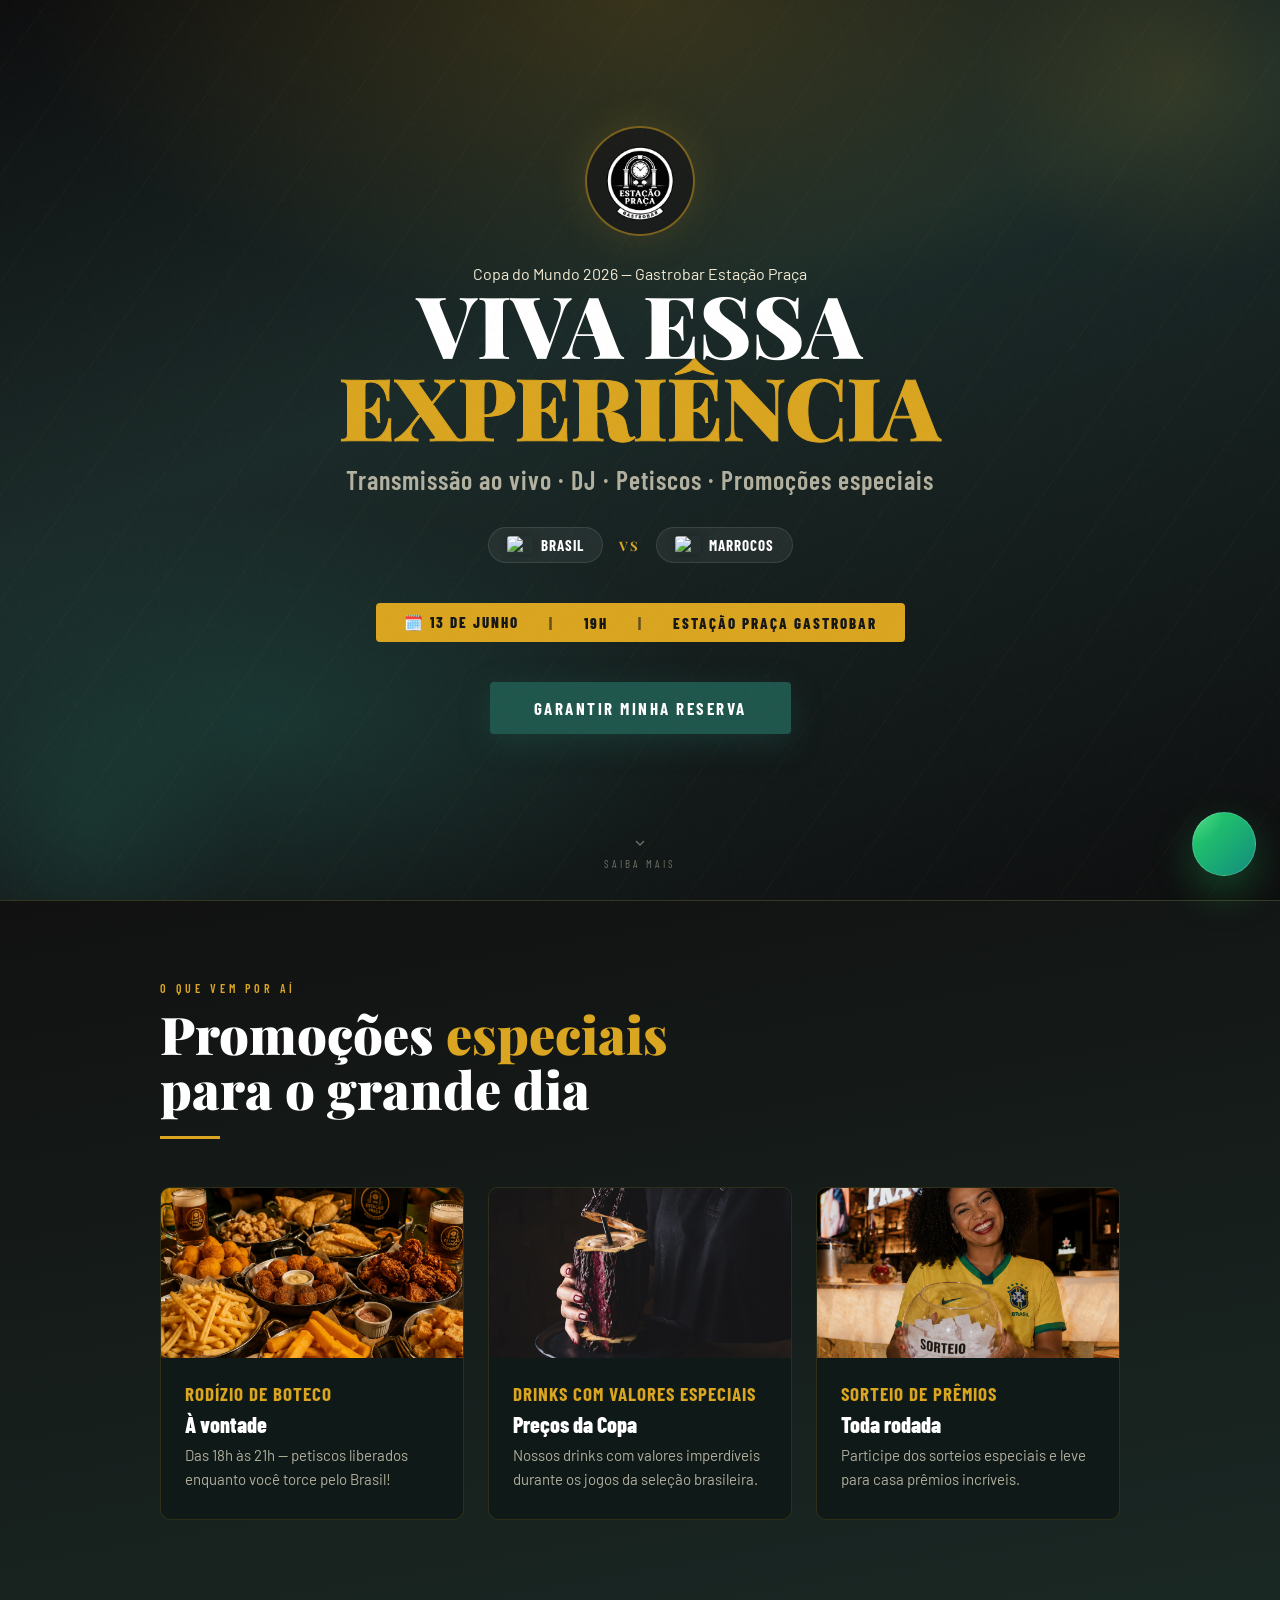
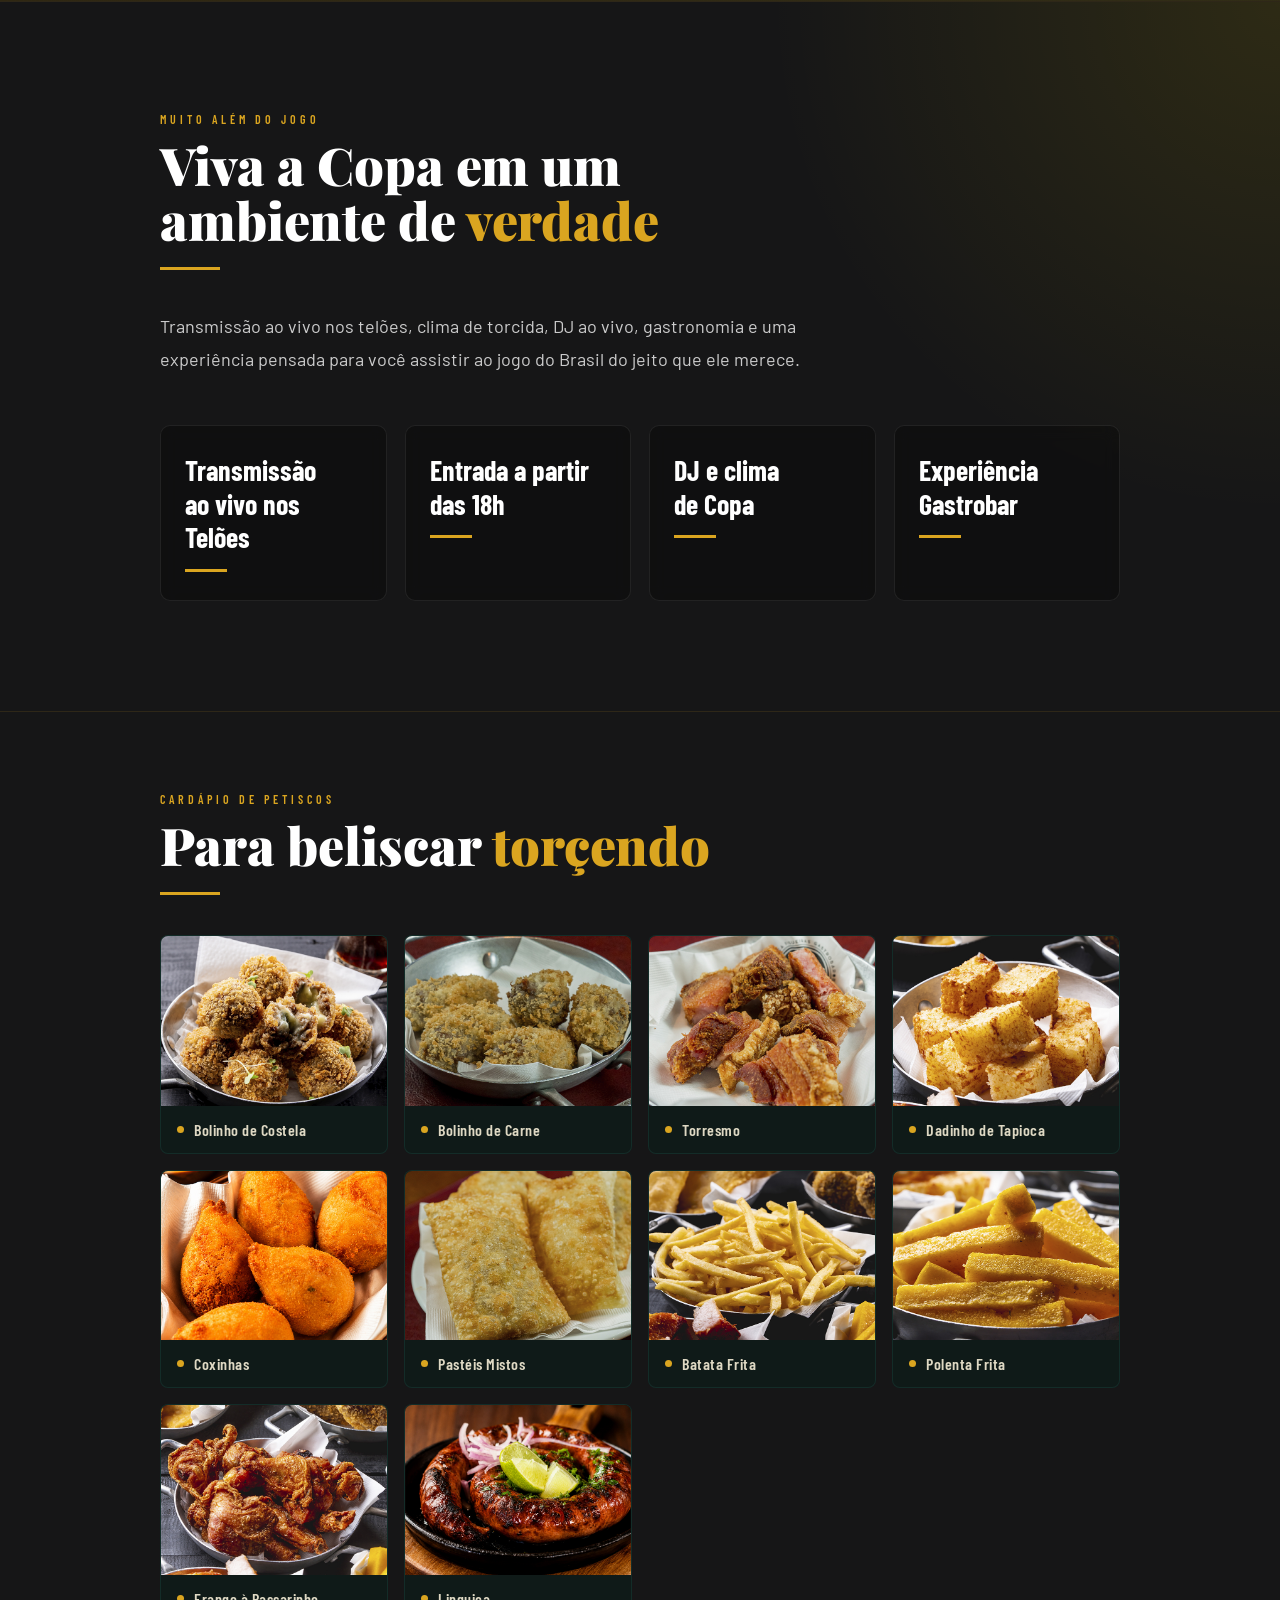
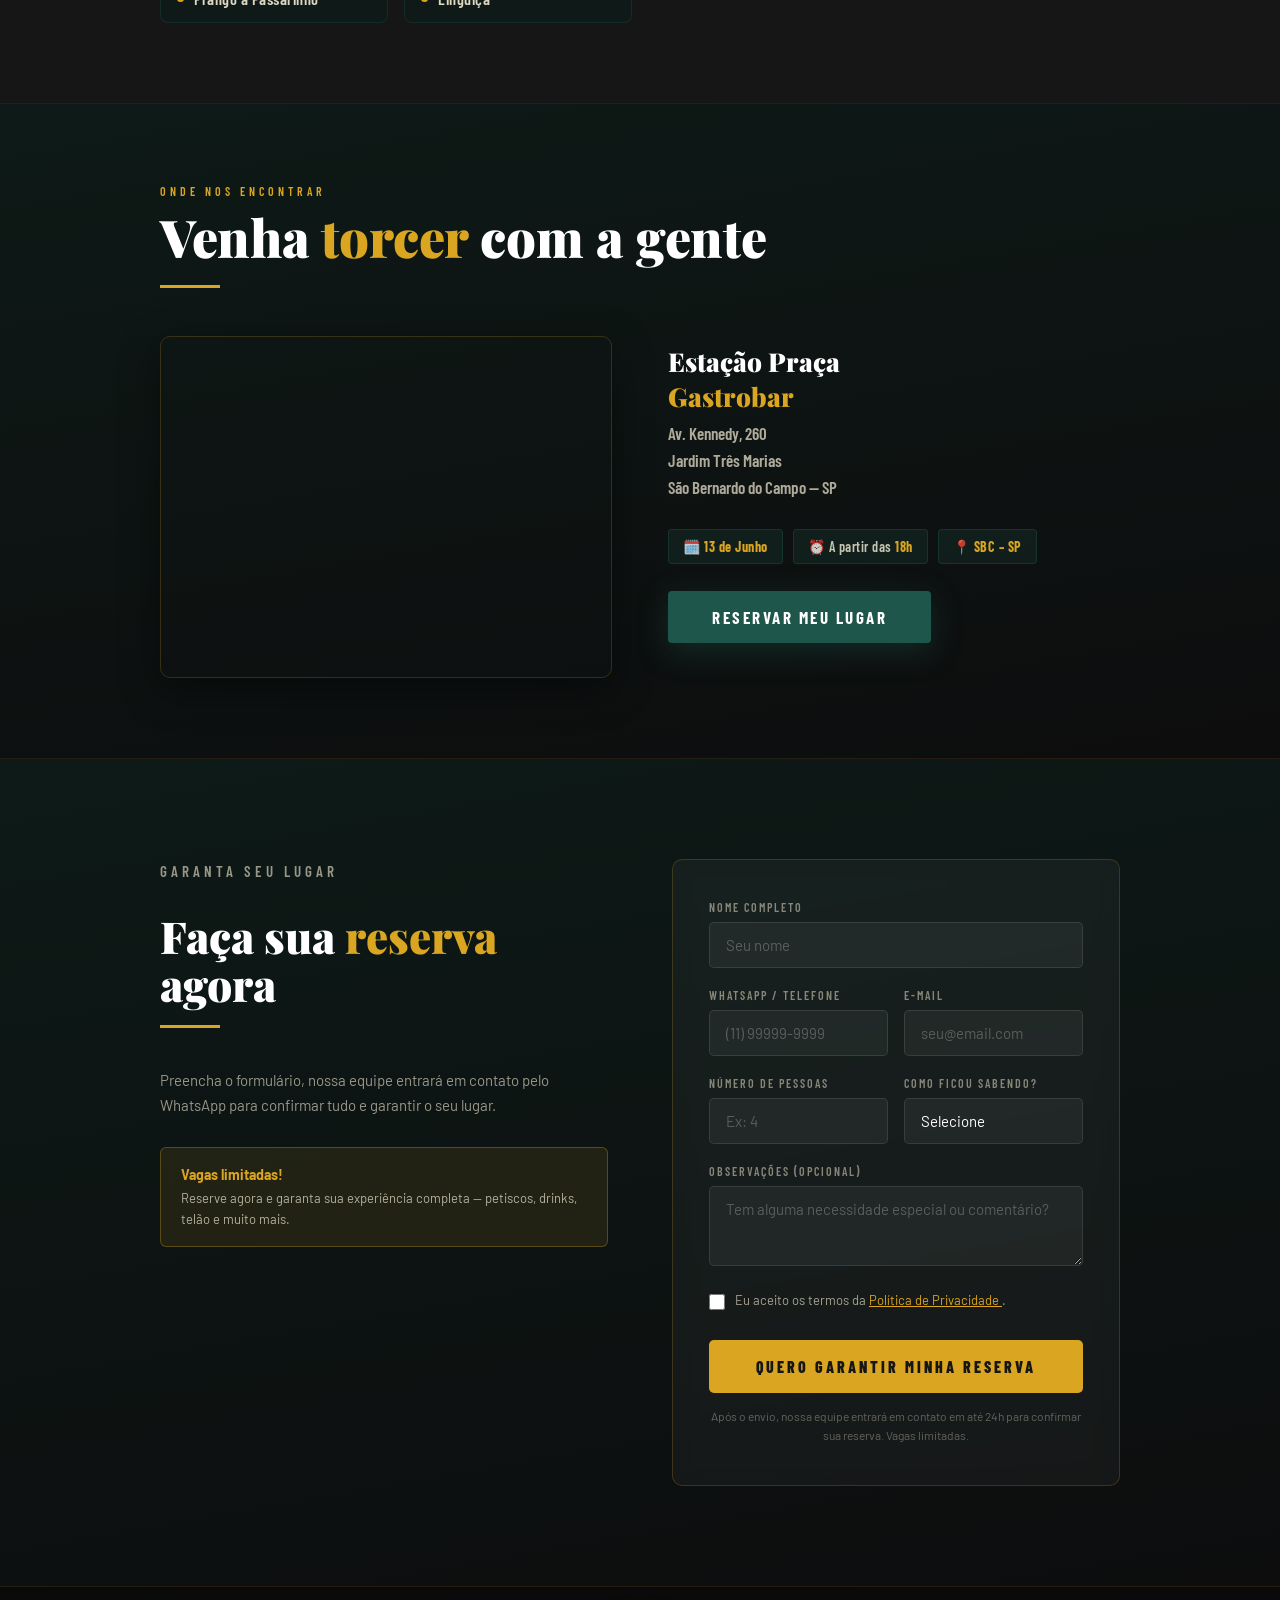
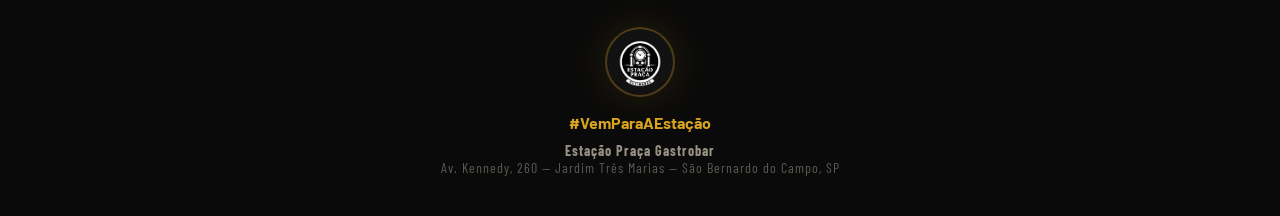
==== index.html @ 04f593c7 "Update index.html" ====
<!DOCTYPE html>
<html lang="pt-BR">
<head>
<meta charset="UTF-8">
<meta name="viewport" content="width=device-width, initial-scale=1.0">
<title>Copa do Mundo no Estação Praça Gastrobar</title>
<link href="https://fonts.googleapis.com/css2?family=Playfair+Display:wght@700;900&family=Barlow+Condensed:wght@400;600;700;800&family=Barlow:wght@400;500&display=swap" rel="stylesheet">
<style>
  :root {
    --verde: #1F564C;
    --preto: #161617;
    --dourado: #DAA520;
    --creme: #F5EDD6;
    --verde-claro: #2a7a6c;
    --amarelo-brasil: #FFDF00;
  }

  * { margin: 0; padding: 0; box-sizing: border-box; }
  html { scroll-behavior: smooth; }

  body {
    background: var(--preto);
    color: var(--creme);
    font-family: 'Barlow', sans-serif;
    overflow-x: hidden;
  }

  /* ── NOISE OVERLAY ── */
  body::before {
    content: '';
    position: fixed;
    inset: 0;
    background-image: url("data:image/svg+xml,%3Csvg viewBox='0 0 200 200' xmlns='http://www.w3.org/2000/svg'%3E%3Cfilter id='n'%3E%3CfeTurbulence type='fractalNoise' baseFrequency='0.9' numOctaves='4' stitchTiles='stitch'/%3E%3C/filter%3E%3Crect width='100%25' height='100%25' filter='url(%23n)' opacity='0.04'/%3E%3C/svg%3E");
    pointer-events: none;
    z-index: 9999;
    opacity: .5;
  }

  /* ════════════════════ HERO ════════════════════ */
  .hero {
    min-height: 100vh;
    position: relative;
    display: flex;
    flex-direction: column;
    align-items: center;
    justify-content: center;
    overflow: hidden;
    padding: 40px 20px 80px;
  }
  .hero-bg {
    position: absolute; inset: 0;
    background:
      radial-gradient(ellipse 80% 60% at 50% 0%, rgba(218,165,32,.18) 0%, transparent 60%),
      radial-gradient(ellipse 60% 40% at 20% 80%, rgba(31,86,76,.4) 0%, transparent 60%),
      linear-gradient(160deg, #0d0d0e 0%, #1a2a28 40%, #0d0d0e 100%);
  }
  .hero-bg::after {
    content: ''; position: absolute; inset: 0;
    background: repeating-linear-gradient(-55deg, transparent, transparent 60px, rgba(218,165,32,.03) 60px, rgba(218,165,32,.03) 61px);
  }
  .ball { position: absolute; border-radius: 50%; pointer-events: none; }
  .ball-1 {
    width: 400px; height: 400px; top: -120px; right: -100px;
    background: radial-gradient(circle, rgba(218,165,32,.12) 0%, transparent 70%);
    animation: pulse 6s ease-in-out infinite;
  }
  .ball-2 {
    width: 300px; height: 300px; bottom: -80px; left: -60px;
    background: radial-gradient(circle, rgba(31,86,76,.25) 0%, transparent 70%);
    animation: pulse 8s ease-in-out infinite reverse;
  }
  @keyframes pulse {
    0%, 100% { transform: scale(1); opacity: 1; }
    50% { transform: scale(1.15); opacity: .7; }
  }
  .hero-content {
    position: relative; z-index: 2; text-align: center; max-width: 760px;
    animation: fadeUp .9s ease both;
  }
  @keyframes fadeUp {
    from { opacity: 0; transform: translateY(30px); }
    to   { opacity: 1; transform: translateY(0); }
  }
  .logo-circle {
    width: 110px; height: 110px; border-radius: 50%;
    border: 2px solid rgba(218,165,32,.5);
    background: rgba(22,22,23,.7); backdrop-filter: blur(10px);
    display: flex; align-items: center; justify-content: center;
    margin: 0 auto 28px;
    box-shadow: 0 0 40px rgba(218,165,32,.15);
  }
  .logo-img {
  width: 80px;
  height: 80px;
  object-fit: contain;
  }
  .hero-title {
    font-family: 'Playfair Display', serif;
    font-size: clamp(42px, 8vw, 86px); font-weight: 900; line-height: .95; color: #fff;
    animation: fadeUp .9s .2s ease both;
  }
  .hero-title span { display: block; color: var(--dourado); -webkit-text-stroke: 1px var(--dourado); }
  .hero-sub {
    font-family: 'Barlow Condensed', sans-serif;
    font-size: clamp(18px, 3vw, 26px); font-weight: 600;
    color: rgba(245,237,214,.7); margin: 18px 0 32px; letter-spacing: 1px;
    animation: fadeUp .9s .3s ease both;
  }
  .flags-row {
    display: flex; align-items: center; justify-content: center;
    gap: 16px; margin-bottom: 40px;
    animation: fadeUp .9s .4s ease both;
  }
  .flag-pill {
    display: flex; align-items: center; gap: 8px;
    background: rgba(255,255,255,.06); border: 1px solid rgba(255,255,255,.1);
    border-radius: 40px; padding: 8px 18px;
    font-family: 'Barlow Condensed', sans-serif; font-size: 15px; font-weight: 700;
    letter-spacing: 1px; color: #fff;
  }
  .flag-emoji { font-size: 22px; }
  .vs-badge {
    font-family: 'Playfair Display', serif; font-size: 13px; font-weight: 700;
    color: var(--dourado); letter-spacing: 2px;
  }
  .date-strip {
    display: inline-flex; align-items: center; gap: 20px;
    background: var(--dourado); color: var(--preto); padding: 10px 28px;
    border-radius: 4px; font-family: 'Barlow Condensed', sans-serif;
    font-weight: 800; font-size: 15px; letter-spacing: 2px; text-transform: uppercase;
    margin-bottom: 40px; animation: fadeUp .9s .5s ease both;
  }
  .date-strip span { opacity: .6; }
  .cta-btn {
    display: inline-block; background: var(--verde); color: #fff;
    font-family: 'Barlow Condensed', sans-serif; font-weight: 700; font-size: 17px;
    letter-spacing: 2.5px; text-transform: uppercase; padding: 16px 44px;
    border-radius: 4px; text-decoration: none; border: none; cursor: pointer;
    transition: background .2s, transform .2s, box-shadow .2s;
    box-shadow: 0 8px 30px rgba(31,86,76,.4);
    animation: fadeUp .9s .6s ease both;
  }
  .cta-btn:hover { background: var(--verde-claro); transform: translateY(-2px); box-shadow: 0 12px 40px rgba(31,86,76,.5); }
  .scroll-down {
    position: absolute; bottom: 30px; left: 50%; transform: translateX(-50%);
    display: flex; flex-direction: column; align-items: center; gap: 6px;
    opacity: .4; font-family: 'Barlow Condensed', sans-serif;
    font-size: 11px; letter-spacing: 3px; text-transform: uppercase;
    animation: bounce 2s infinite;
  }
  .scroll-down svg { width: 16px; }
  @keyframes bounce {
    0%, 100% { transform: translateX(-50%) translateY(0); }
    50% { transform: translateX(-50%) translateY(6px); }
  }

  /* ════════════════════ SECTION BASE ════════════════════ */
  section { padding: 80px 20px; }
  .container { max-width: 960px; margin: 0 auto; }
  .section-label {
    font-family: 'Barlow Condensed', sans-serif; font-size: 12px; font-weight: 600;
    letter-spacing: 4px; text-transform: uppercase; color: var(--dourado); margin-bottom: 12px;
  }
  .section-title {
    font-family: 'Playfair Display', serif; font-size: clamp(30px, 5vw, 52px);
    font-weight: 900; line-height: 1.05; color: #fff; margin-bottom: 20px;
  }
  .section-title em { font-style: normal; color: var(--dourado); }
  .divider { width: 60px; height: 3px; background: var(--dourado); margin-bottom: 40px; }

  /* ════════════════════ PROMOÇÕES ════════════════════ */
  .promo-section {
    background: linear-gradient(170deg, #111 0%, #1a2824 100%);
    border-top: 1px solid rgba(218,165,32,.15);
    border-bottom: 1px solid rgba(218,165,32,.15);
  }
  .promo-grid {
    display: grid;
    grid-template-columns: repeat(auto-fit, minmax(260px, 1fr));
    gap: 24px;
    margin-top: 48px;
  }

  /* Card com imagem no topo */
  .promo-card {
    background: #0f1a18;
    border: 1px solid rgba(218,165,32,.15);
    border-radius: 10px;
    overflow: hidden;
    position: relative;
    transition: border-color .25s, transform .25s;
  }
  .promo-card:hover { border-color: rgba(218,165,32,.5); transform: translateY(-4px); }

  /* ── ÁREA DE IMAGEM — PROMOÇÕES ──
     Troque o src de cada <img class="promo-img"> pelo caminho da sua foto.
     Tamanho recomendado: 520×280px (proporção 16:9 horizontal).
  */
  .promo-img-wrap {
    width: 100%;
    aspect-ratio: 16 / 9;
    overflow: hidden;
    background: #0d1a18;
    position: relative;
  }
  .promo-img-wrap img {
    width: 100%; height: 100%; object-fit: cover;
    display: block;
    transition: transform .4s;
  }
  .promo-card:hover .promo-img-wrap img { transform: scale(1.04); }

  /* Placeholder visual quando não há imagem */
  .promo-img-placeholder {
    width: 100%; height: 100%;
    display: flex; flex-direction: column;
    align-items: center; justify-content: center; gap: 8px;
    background: linear-gradient(135deg, #0d1a18 0%, #1a2e28 100%);
    border-bottom: 1px dashed rgba(218,165,32,.2);
  }
  .promo-img-placeholder span {
    font-family: 'Barlow Condensed', sans-serif; font-size: 11px;
    letter-spacing: 2px; color: rgba(218,165,32,.4); text-transform: uppercase;
  }
  .promo-img-placeholder svg { opacity: .2; }

  .promo-card-body { padding: 24px 24px 28px; }
  .promo-card-body h3 {
    font-family: 'Barlow Condensed', sans-serif; font-size: 19px; font-weight: 700;
    letter-spacing: 1px; text-transform: uppercase; color: var(--dourado); margin-bottom: 6px;
  }
  .promo-highlight {
    font-family: 'Barlow Condensed', sans-serif; font-size: 22px;
    font-weight: 800; color: #fff; display: block; margin-bottom: 6px;
  }
  .promo-card-body p { font-size: 15px; line-height: 1.6; color: rgba(245,237,214,.7); }

  /* ════════════════════ EXPERIÊNCIA ════════════════════ */
  .exp-banner {
  position: relative;
  padding: 110px 20px;
  overflow: hidden;

  background-image:
    linear-gradient(
      rgba(16, 74, 63, 0.82),
      rgba(10, 32, 28, 0.88)
    ),
    url("imagens/bar-copa.jpg");

  background-size: cover;
  background-position: center;
  background-attachment: fixed;

  border-top: 1px solid rgba(218,165,32,.12);
  border-bottom: 1px solid rgba(218,165,32,.12);
}

.exp-banner::before {
  content: '';

  position: absolute;
  inset: 0;

  background:
    radial-gradient(circle at top right,
    rgba(255,223,0,.10),
    transparent 35%);

  pointer-events: none;
}

.exp-content {
  position: relative;
  z-index: 2;
}

.exp-description {
  max-width: 720px;

  font-size: 18px;
  line-height: 1.8;

  color: rgba(255,255,255,.78);

  margin-bottom: 50px;
}

.exp-cards-grid {
  display: grid;

  grid-template-columns:
  repeat(auto-fit, minmax(220px, 1fr));

  gap: 18px;
}

.exp-card {
  background: rgba(0,0,0,.28);

  backdrop-filter: blur(8px);

  border: 1px solid rgba(255,255,255,.08);

  border-radius: 10px;

  padding: 28px 24px;

  transition:
    transform .25s,
    border-color .25s,
    background .25s;
}

.exp-card:hover {
  transform: translateY(-4px);

  border-color: rgba(255,223,0,.4);

  background: rgba(0,0,0,.42);
}

.exp-card-title {
  font-family: 'Barlow Condensed', sans-serif;

  font-size: 28px;
  font-weight: 700;

  line-height: 1.2;

  color: #fff;
}

.exp-card-line {
  width: 42px;
  height: 3px;

  background: var(--dourado);

  margin-top: 14px;
}

  /* ════════════════════ CARDÁPIO ════════════════════ */
  .menu-section { background: var(--preto); }

  /* Grid de cards com imagem para o cardápio */
  .menu-grid {
    display: grid;
    grid-template-columns: repeat(auto-fill, minmax(200px, 1fr));
    gap: 16px;
    margin-top: 40px;
  }

  /* ── ÁREA DE IMAGEM — CARDÁPIO ──
     Cada .menu-card tem um <img class="menu-img"> no topo.
     Troque o src pelo caminho da foto do petisco.
     Tamanho recomendado: 400×300px.
     O comentário acima de cada card indica qual petisco é.
  */
  .menu-card {
    background: #0f1a18;
    border: 1px solid rgba(31,86,76,.3);
    border-radius: 8px; overflow: hidden;
    transition: border-color .2s, transform .2s;
  }
  .menu-card:hover { border-color: var(--dourado); transform: translateY(-3px); }

  .menu-img-wrap {
    width: 100%; aspect-ratio: 4 / 3; overflow: hidden;
    background: #0d1a18; position: relative;
  }
  .menu-img-wrap img {
    width: 100%; height: 100%; object-fit: cover; display: block;
    transition: transform .4s;
  }
  .menu-card:hover .menu-img-wrap img { transform: scale(1.06); }

  .menu-img-placeholder {
    width: 100%; height: 100%;
    display: flex; flex-direction: column;
    align-items: center; justify-content: center; gap: 6px;
    background: linear-gradient(135deg, #0d1a18 0%, #1e2e2a 100%);
  }
  .menu-img-placeholder span {
    font-family: 'Barlow Condensed', sans-serif; font-size: 10px;
    letter-spacing: 2px; color: rgba(218,165,32,.35); text-transform: uppercase;
  }
  .menu-img-placeholder svg { opacity: .15; }

  .menu-card-label {
    padding: 14px 16px;
    display: flex; align-items: center; gap: 10px;
  }
  .menu-dot { width: 7px; height: 7px; border-radius: 50%; background: var(--dourado); flex-shrink: 0; }
  .menu-card-label span {
    font-family: 'Barlow Condensed', sans-serif; font-size: 16px; font-weight: 600;
    letter-spacing: .5px; color: rgba(245,237,214,.9);
  }

  /* ════════════════════ LOCALIZAÇÃO ════════════════════ */
  .location-section {
    background: linear-gradient(170deg, #0d1a17 0%, #0d0d0e 100%);
    border-top: 1px solid rgba(218,165,32,.12);
  }
  .location-grid {
    display: grid;
    grid-template-columns: 1fr 1fr;
    gap: 56px;
    align-items: start;
    margin-top: 48px;
  }
  @media (max-width: 720px) { .location-grid { grid-template-columns: 1fr; gap: 36px; } }

  .location-map {
    border-radius: 10px; overflow: hidden;
    border: 1px solid rgba(218,165,32,.2);
    box-shadow: 0 12px 40px rgba(0,0,0,.4);
    line-height: 0;
  }
  .location-map iframe { width: 100%; height: 340px; border: 0; display: block; }

  .location-info { padding-top: 8px; }
  .location-info h3 {
    font-family: 'Playfair Display', serif; font-size: 26px; font-weight: 900;
    color: #fff; margin-bottom: 6px;
  }
  .location-info h3 em { font-style: normal; color: var(--dourado); }
  .location-address {
    font-family: 'Barlow Condensed', sans-serif; font-size: 17px; font-weight: 600;
    color: rgba(245,237,214,.7); line-height: 1.6; margin-bottom: 28px;
  }
  .location-badges { display: flex; flex-wrap: wrap; gap: 10px; }
  .loc-badge {
    background: rgba(31,86,76,.2); border: 1px solid rgba(31,86,76,.4);
    border-radius: 4px; padding: 8px 14px;
    font-family: 'Barlow Condensed', sans-serif; font-size: 14px; font-weight: 600;
    letter-spacing: .5px; color: rgba(245,237,214,.8);
  }
  .loc-badge strong { color: var(--dourado); }

  /* ════════════════════ FORMULÁRIO ════════════════════ */
  .form-section {
    background: linear-gradient(170deg, #0d1a17 0%, #0d0d0e 100%);
    padding: 100px 20px;
    border-top: 1px solid rgba(218,165,32,.1);
  }
  .form-section .container {
    display: grid; grid-template-columns: 1fr 1fr; gap: 64px; align-items: start;
  }
  @media (max-width: 720px) { .form-section .container { grid-template-columns: 1fr; gap: 40px; } }
  .form-aside h2 {
    font-family: 'Playfair Display', serif; font-size: clamp(28px, 4vw, 44px);
    font-weight: 900; line-height: 1.1; color: #fff; margin-bottom: 16px;
  }
  .form-aside h2 em { font-style: normal; color: var(--dourado); }
  .form-aside p { font-size: 15px; line-height: 1.7; color: rgba(245,237,214,.6); margin-bottom: 28px; }
  .info-badge {
    background: rgba(218,165,32,.1); border: 1px solid rgba(218,165,32,.3);
    border-radius: 6px; padding: 16px 20px;
    display: flex; gap: 12px; align-items: flex-start;
    font-size: 13px; line-height: 1.6; color: rgba(245,237,214,.7);
  }
  .info-badge strong { color: var(--dourado); display: block; font-size: 14px; margin-bottom: 2px; }
  .form-card {
    background: rgba(255,255,255,.04); border: 1px solid rgba(218,165,32,.2);
    border-radius: 10px; padding: 40px 36px; backdrop-filter: blur(10px);
  }
  .form-group { margin-bottom: 20px; }
  .form-group label {
    display: block; font-family: 'Barlow Condensed', sans-serif;
    font-size: 12px; font-weight: 600; letter-spacing: 2px; text-transform: uppercase;
    color: rgba(245,237,214,.5); margin-bottom: 8px;
  }
  .form-group input, .form-group select, .form-group textarea {
    width: 100%; background: rgba(255,255,255,.05); border: 1px solid rgba(255,255,255,.1);
    border-radius: 5px; padding: 13px 16px; color: #fff;
    font-family: 'Barlow', sans-serif; font-size: 15px; outline: none;
    transition: border-color .2s, background .2s; appearance: none;
  }
  .form-group select option { background: #1a2a28; }
  .form-group input:focus, .form-group select:focus, .form-group textarea:focus {
    border-color: var(--dourado); background: rgba(218,165,32,.05);
  }
  .form-group textarea { resize: vertical; min-height: 80px; }
  .form-group input::placeholder, .form-group textarea::placeholder { color: rgba(255,255,255,.25); }
  .form-row { display: grid; grid-template-columns: 1fr 1fr; gap: 16px; }
  @media (max-width: 480px) { .form-row { grid-template-columns: 1fr; } }
  .submit-btn {
    width: 100%; background: var(--dourado); color: var(--preto);
    font-family: 'Barlow Condensed', sans-serif; font-weight: 800; font-size: 16px;
    letter-spacing: 3px; text-transform: uppercase; padding: 17px;
    border: none; border-radius: 5px; cursor: pointer;
    transition: opacity .2s, transform .2s; margin-top: 8px;
  }
  .submit-btn:hover { opacity: .88; transform: translateY(-1px); }
  .form-note {
    font-size: 12px; color: rgba(245,237,214,.35); text-align: center;
    margin-top: 14px; line-height: 1.6;
  }
  .success-msg { display: none; text-align: center; padding: 32px 20px; }
  .success-msg .big-check { font-size: 56px; margin-bottom: 16px; }
  .success-msg h3 { font-family: 'Playfair Display', serif; font-size: 26px; color: var(--dourado); margin-bottom: 10px; }
  .success-msg p { font-size: 15px; color: rgba(245,237,214,.65); line-height: 1.7; }

  .form-terms {
  display: flex;
  align-items: flex-start;
  gap: 10px;
  margin: 22px 0;
  font-size: 13px;
  line-height: 1.5;
  color: rgba(245,237,214,.65);
}

.form-terms input {
  margin-top: 3px;
  width: 16px;
  height: 16px;
  accent-color: var(--dourado);
  flex-shrink: 0;
}

.form-terms a {
  color: var(--dourado);
  text-decoration: underline;
}

  /* ════════════════════ FOOTER ════════════════════ */
  footer {
    background: #0a0a0a; border-top: 1px solid rgba(218,165,32,.12);
    padding: 40px 20px; text-align: center;
  }
  footer .logo-circle {
    width: 70px; height: 70px; margin: 0 auto 16px;
    border-color: rgba(218,165,32,.3);
  }
  footer .logo-img {
  width: 50px;
  height: 50px;
  }
  footer p { font-family: 'Barlow Condensed', sans-serif; font-size: 14px; letter-spacing: 1px; color: rgba(245,237,214,.35); }
  footer strong { color: rgba(245,237,214,.6); }
  footer .hashtag { color: var(--dourado); font-size: 16px; font-weight: 700; margin: 10px 0; display: block; }

  /* ════════════════════ REVEAL ════════════════════ */
  .reveal { opacity: 0; transform: translateY(28px); transition: opacity .7s ease, transform .7s ease; }
  .reveal.visible { opacity: 1; transform: none; }

  /* ════════════════════ MOBILE ════════════════════ */
  @media (max-width: 600px) {
    .promo-grid { grid-template-columns: 1fr; }
    .form-card { padding: 28px 20px; }
    .exp-cards-grid { grid-template-columns: 1fr 1fr; }
    .menu-grid { grid-template-columns: repeat(auto-fill, minmax(150px, 1fr)); }
  }

  .flag-img {
  width: 26px;
  height: 18px;
  object-fit: cover;
  border-radius: 3px;
  box-shadow: 0 0 8px rgba(0,0,0,.25);
  flex-shrink: 0;
  }

  .success-flag {
  width: 74px;
  height: auto;
  border-radius: 6px;
  box-shadow: 0 0 20px rgba(218,165,32,.18);
  }

  .whatsapp-floating-btn {
  position: fixed;
  right: 24px;
  bottom: 24px;
  z-index: 99990;

  width: 64px;
  height: 64px;
  border-radius: 50%;

  border: 1px solid rgba(255,255,255,.18);
  background:
    radial-gradient(circle at top left, rgba(255,255,255,.22), transparent 35%),
    linear-gradient(135deg, #25D366, #128C7E);

  color: #fff;
  cursor: pointer;

  box-shadow: 0 16px 40px rgba(37,211,102,.28);
  transition: transform .2s, box-shadow .2s;
}

.whatsapp-floating-btn:hover {
  transform: translateY(-3px) scale(1.03);
  box-shadow: 0 20px 50px rgba(37,211,102,.38);
}

.whatsapp-floating-btn span {
  display: none;
}

.whatsapp-floating-btn::before {
  content: "";

  width: 30px;
  height: 30px;

  background-image: url("https://upload.wikimedia.org/wikipedia/commons/6/6b/WhatsApp.svg");
  background-size: contain;
  background-repeat: no-repeat;
  background-position: center;

  display: block;

  margin: auto;
}

.whatsapp-popup {
  display: none;
  position: fixed;
  inset: 0;
  z-index: 99991;

  background: rgba(0,0,0,.68);
  backdrop-filter: blur(6px);

  align-items: center;
  justify-content: center;
  padding: 22px;
}

.whatsapp-popup.active {
  display: flex;
}

.whatsapp-popup-box {
  width: min(94vw, 440px);
  position: relative;

  background:
    radial-gradient(circle at top right, rgba(218,165,32,.12), transparent 34%),
    linear-gradient(160deg, #101816 0%, #0d0d0e 100%);

  border: 1px solid rgba(218,165,32,.26);
  border-radius: 18px;

  padding: 34px 30px 28px;

  box-shadow: 0 28px 100px rgba(0,0,0,.55);
  animation: popupFadeUp .25s ease both;
}

@keyframes popupFadeUp {
  from {
    opacity: 0;
    transform: translateY(18px) scale(.98);
  }

  to {
    opacity: 1;
    transform: none;
  }
}

.whatsapp-popup-close {
  position: absolute;
  right: 18px;
  top: 14px;

  background: transparent;
  border: 0;
  color: var(--dourado);

  font-size: 34px;
  line-height: 1;
  cursor: pointer;
}

.whatsapp-popup-box h3 {
  font-family: 'Playfair Display', serif;
  font-size: 30px;
  color: #fff;
  margin-bottom: 10px;
}

.whatsapp-popup-text {
  color: rgba(245,237,214,.66);
  font-size: 15px;
  line-height: 1.6;
  margin-bottom: 22px;
}

.whatsapp-popup-submit {
  width: 100%;
  background: linear-gradient(135deg, #25D366, #128C7E);
  color: #fff;

  border: 0;
  border-radius: 6px;

  padding: 15px;

  font-family: 'Barlow Condensed', sans-serif;
  font-size: 16px;
  font-weight: 800;

  letter-spacing: 2px;
  text-transform: uppercase;

  cursor: pointer;
  margin-top: 4px;
}

.whatsapp-popup-submit:hover {
  opacity: .9;
}

.whatsapp-popup-note {
  margin-top: 14px;
  text-align: center;
  color: rgba(245,237,214,.42);
  font-size: 12px;
  line-height: 1.5;
}

@media (max-width: 520px) {
  .whatsapp-floating-btn {
    right: 18px;
    bottom: 18px;
    width: 58px;
    height: 58px;
  }

  .whatsapp-popup-box {
    padding: 30px 22px 24px;
  }
}

.whatsapp-terms {
  display: flex;
  gap: 10px;
  align-items: flex-start;
  margin: 18px 0;
  color: rgba(245,237,214,.62);
  font-size: 13px;
  line-height: 1.5;
}

.whatsapp-terms input {
  width: 16px;
  height: 16px;
  margin-top: 3px;
  accent-color: var(--dourado);
  flex-shrink: 0;
}

.whatsapp-terms a {
  color: var(--dourado);
  text-decoration: underline;
}

</style>
</head>
<body>

<!-- ══════════════════════════════════════
     HERO
══════════════════════════════════════ -->
<section class="hero">
  <div class="hero-bg"></div>
  <div class="ball ball-1"></div>
  <div class="ball ball-2"></div>

  <div class="hero-content">
    <div class="logo-circle">
  <img src="imagens/logo_padrao.png" alt="Estação Praça" class="logo-img">
  </div>

    <p class="hero-eyebrow">Copa do Mundo 2026 — Gastrobar Estação Praça</p>
    <h1 class="hero-title">VIVA ESSA<br><span>EXPERIÊNCIA</span></h1>
    <p class="hero-sub">Transmissão ao vivo · DJ · Petiscos · Promoções especiais</p>

    <div class="flags-row">
      <div class="flag-pill"><img src="https://flagcdn.com/br.svg" alt="Bandeira do Brasil" class="flag-img"> BRASIL</div>
      <span class="vs-badge">VS</span>
      <div class="flag-pill"><img src="https://flagcdn.com/ma.svg" alt="Bandeira do Marrocos" class="flag-img"> MARROCOS</div>
    </div>

    <div class="date-strip">
      🗓️ 13 DE JUNHO &nbsp;<span>|</span>&nbsp; 19H &nbsp;<span>|</span>&nbsp; ESTAÇÃO PRAÇA GASTROBAR
    </div>

    <a href="#reserva" class="cta-btn">Garantir Minha Reserva</a>
  </div>

  <div class="scroll-down">
    <svg viewBox="0 0 24 24" fill="none" stroke="currentColor" stroke-width="2"><polyline points="6 9 12 15 18 9"/></svg>
    SAIBA MAIS
  </div>
</section>


<!-- ══════════════════════════════════════
     PROMOÇÕES — Seção 2
     Cada card tem um bloco .promo-img-wrap com uma <img>.
     Instrução para substituir imagens está no comentário de cada card.
══════════════════════════════════════ -->
<section class="promo-section">
  <div class="container">
    <p class="section-label reveal">O que vem por aí</p>
    <h2 class="section-title reveal">Promoções <em>especiais</em><br>para o grande dia</h2>
    <div class="divider reveal"></div>

    <div class="promo-grid reveal">

      <!-- ══ CARD 1 — RODÍZIO DE BOTECO
           TROQUE A IMAGEM: substitua o src abaixo pelo caminho da sua foto.
           Sugestão: foto de petiscos variados na mesa / mesa cheia de comida.
           Tamanho ideal: 520×280px (proporção 16:9)
      ══ -->
      <div class="promo-card">
        <div class="promo-img-wrap">
          <img src="imagens/rodizio_boteco.jpg" alt="Rodízio de Boteco"
               onerror="this.style.display='none'; this.nextElementSibling.style.display='flex';">
          <div class="promo-img-placeholder" style="display:none;">
            <svg width="32" height="32" viewBox="0 0 24 24" fill="none" stroke="#DAA520" stroke-width="1.5"><rect x="3" y="3" width="18" height="18" rx="2"/><circle cx="8.5" cy="8.5" r="1.5"/><polyline points="21 15 16 10 5 21"/></svg>
            <span>Trocar imagem aqui</span>
          </div>
        </div>
        <div class="promo-card-body">
          <h3>Rodízio de Boteco</h3>
          <span class="promo-highlight">À vontade</span>
          <p>Das 18h às 21h — petiscos liberados enquanto você torce pelo Brasil!</p>
        </div>
      </div>

      <!-- ══ CARD 2 — DRINKS ESPECIAIS
           TROQUE A IMAGEM: substitua o src abaixo pelo caminho da sua foto.
           Sugestão: foto de drinks / caipirinhas / chope gelado.
           Tamanho ideal: 520×280px (proporção 16:9)
      ══ -->
      <div class="promo-card">
        <div class="promo-img-wrap">
          <img src="imagens/drink_cacau2.jpg" alt="Drinks Especiais"
               onerror="this.style.display='none'; this.nextElementSibling.style.display='flex';">
          <div class="promo-img-placeholder" style="display:none;">
            <svg width="32" height="32" viewBox="0 0 24 24" fill="none" stroke="#DAA520" stroke-width="1.5"><rect x="3" y="3" width="18" height="18" rx="2"/><circle cx="8.5" cy="8.5" r="1.5"/><polyline points="21 15 16 10 5 21"/></svg>
            <span>Trocar imagem aqui</span>
          </div>
        </div>
        <div class="promo-card-body">
          <h3>Drinks com valores Especiais</h3>
          <span class="promo-highlight">Preços da Copa</span>
          <p>Nossos drinks com valores imperdíveis durante os jogos da seleção brasileira.</p>
        </div>
      </div>

      <!-- ══ CARD 3 — SORTEIO DE PRÊMIOS
           TROQUE A IMAGEM: substitua o src abaixo pelo caminho da sua foto.
           Sugestão: foto de prêmios, troféu, brindes ou ambiente da festa.
           Tamanho ideal: 520×280px (proporção 16:9)
      ══ -->
      <div class="promo-card">
        <div class="promo-img-wrap">
          <img src="imagens/sorteio.jpg" alt="Sorteio de Prêmios"
               onerror="this.style.display='none'; this.nextElementSibling.style.display='flex';">
          <div class="promo-img-placeholder" style="display:none;">
            <svg width="32" height="32" viewBox="0 0 24 24" fill="none" stroke="#DAA520" stroke-width="1.5"><rect x="3" y="3" width="18" height="18" rx="2"/><circle cx="8.5" cy="8.5" r="1.5"/><polyline points="21 15 16 10 5 21"/></svg>
            <span>Trocar imagem aqui</span>
          </div>
        </div>
        <div class="promo-card-body">
          <h3>Sorteio de Prêmios</h3>
          <span class="promo-highlight">Toda rodada</span>
          <p>Participe dos sorteios especiais e leve para casa prêmios incríveis.</p>
        </div>
      </div>

    </div>
  </div>
</section>


<!-- ══════════════════════════════════════
     EXPERIÊNCIA — "Muito além do jogo"
     Cards no estilo do cardápio de petiscos
══════════════════════════════════════ -->
<section class="exp-banner">
  <div class="exp-overlay"></div>

  <div class="container exp-content">
    <p class="section-label reveal">Muito além do jogo</p>

    <h2 class="section-title reveal">
      Viva a Copa em um<br>
      ambiente de <em>verdade</em>
    </h2>

    <div class="divider reveal"></div>

    <p class="exp-description reveal">
      Transmissão ao vivo nos telões, clima de torcida, DJ ao vivo, gastronomia e uma experiência pensada para você assistir ao jogo do Brasil do jeito que ele merece.
    </p>

    <div class="exp-cards-grid reveal">

      <div class="exp-card">
        <div class="exp-card-title">
          Transmissão<br>ao vivo nos Telões
        </div>
        <div class="exp-card-line"></div>
      </div>

      <div class="exp-card">
        <div class="exp-card-title">
          Entrada a partir<br>das 18h
        </div>
        <div class="exp-card-line"></div>
      </div>

      <div class="exp-card">
        <div class="exp-card-title">
          DJ e clima<br>de Copa
        </div>
        <div class="exp-card-line"></div>
      </div>

      <div class="exp-card">
        <div class="exp-card-title">
          Experiência<br>Gastrobar
        </div>
        <div class="exp-card-line"></div>
      </div>

    </div>
  </div>
</section>


<!-- ══════════════════════════════════════
     CARDÁPIO — Cards com imagem
     Cada card tem uma <img class="..."> no topo.
     Instrução para substituir imagens está no comentário de cada card.
══════════════════════════════════════ -->
<section class="menu-section">
  <div class="container">
    <p class="section-label reveal">Cardápio de Petiscos</p>
    <h2 class="section-title reveal">Para beliscar <em>torçendo</em></h2>
    <div class="divider reveal"></div>

    <div class="menu-grid reveal">

      <!-- ══ PETISCO 1 — BOLINHO DE COSTELA
           TROQUE A IMAGEM: substitua o src abaixo pelo caminho da sua foto.
           Tamanho ideal: 400×300px
      ══ -->
      <div class="menu-card">
        <div class="menu-img-wrap">
          <img src="imagens/bolinho_costela.jpg" alt="Bolinho de Costela"
               onerror="this.style.display='none'; this.nextElementSibling.style.display='flex';">
          <div class="menu-img-placeholder" style="display:none;">
            <svg width="28" height="28" viewBox="0 0 24 24" fill="none" stroke="#DAA520" stroke-width="1.5"><rect x="3" y="3" width="18" height="18" rx="2"/><circle cx="8.5" cy="8.5" r="1.5"/><polyline points="21 15 16 10 5 21"/></svg>
            <span>Foto aqui</span>
          </div>
        </div>
        <div class="menu-card-label"><div class="menu-dot"></div><span>Bolinho de Costela</span></div>
      </div>

      <!-- ══ PETISCO 2 — BOLINHO DE CARNE
           TROQUE A IMAGEM: substitua o src abaixo pelo caminho da sua foto.
      ══ -->
      <div class="menu-card">
        <div class="menu-img-wrap">
          <img src="imagens/bolinho_carne.jpg" alt="Bolinho de Carne"
               onerror="this.style.display='none'; this.nextElementSibling.style.display='flex';">
          <div class="menu-img-placeholder" style="display:none;">
            <svg width="28" height="28" viewBox="0 0 24 24" fill="none" stroke="#DAA520" stroke-width="1.5"><rect x="3" y="3" width="18" height="18" rx="2"/><circle cx="8.5" cy="8.5" r="1.5"/><polyline points="21 15 16 10 5 21"/></svg>
            <span>Foto aqui</span>
          </div>
        </div>
        <div class="menu-card-label"><div class="menu-dot"></div><span>Bolinho de Carne</span></div>
      </div>

      <!-- ══ PETISCO 3 — TORRESMO
           TROQUE A IMAGEM: substitua o src abaixo pelo caminho da sua foto.
      ══ -->
      <div class="menu-card">
        <div class="menu-img-wrap">
          <img src="imagens/torresmo.jpg" alt="Torresmo"
               onerror="this.style.display='none'; this.nextElementSibling.style.display='flex';">
          <div class="menu-img-placeholder" style="display:none;">
            <svg width="28" height="28" viewBox="0 0 24 24" fill="none" stroke="#DAA520" stroke-width="1.5"><rect x="3" y="3" width="18" height="18" rx="2"/><circle cx="8.5" cy="8.5" r="1.5"/><polyline points="21 15 16 10 5 21"/></svg>
            <span>Foto aqui</span>
          </div>
        </div>
        <div class="menu-card-label"><div class="menu-dot"></div><span>Torresmo</span></div>
      </div>

      <!-- ══ PETISCO 4 — DADINHO DE TAPIOCA
           TROQUE A IMAGEM: substitua o src abaixo pelo caminho da sua foto.
      ══ -->
      <div class="menu-card">
        <div class="menu-img-wrap">
          <img src="imagens/dadinho_tapioca.jpg" alt="Dadinho de Tapioca"
               onerror="this.style.display='none'; this.nextElementSibling.style.display='flex';">
          <div class="menu-img-placeholder" style="display:none;">
            <svg width="28" height="28" viewBox="0 0 24 24" fill="none" stroke="#DAA520" stroke-width="1.5"><rect x="3" y="3" width="18" height="18" rx="2"/><circle cx="8.5" cy="8.5" r="1.5"/><polyline points="21 15 16 10 5 21"/></svg>
            <span>Foto aqui</span>
          </div>
        </div>
        <div class="menu-card-label"><div class="menu-dot"></div><span>Dadinho de Tapioca</span></div>
      </div>

      <!-- ══ PETISCO 5 — COXINHAS
           TROQUE A IMAGEM: substitua o src abaixo pelo caminho da sua foto.
      ══ -->
      <div class="menu-card">
        <div class="menu-img-wrap">
          <img src="imagens/coxinhas.jpg" alt="Coxinhas"
               onerror="this.style.display='none'; this.nextElementSibling.style.display='flex';">
          <div class="menu-img-placeholder" style="display:none;">
            <svg width="28" height="28" viewBox="0 0 24 24" fill="none" stroke="#DAA520" stroke-width="1.5"><rect x="3" y="3" width="18" height="18" rx="2"/><circle cx="8.5" cy="8.5" r="1.5"/><polyline points="21 15 16 10 5 21"/></svg>
            <span>Foto aqui</span>
          </div>
        </div>
        <div class="menu-card-label"><div class="menu-dot"></div><span>Coxinhas</span></div>
      </div>

      <!-- ══ PETISCO 6 — PASTÉIS MISTOS
           TROQUE A IMAGEM: substitua o src abaixo pelo caminho da sua foto.
      ══ -->
      <div class="menu-card">
        <div class="menu-img-wrap">
          <img src="imagens/pasteis_mistos.jpg" alt="Pastéis Mistos"
               onerror="this.style.display='none'; this.nextElementSibling.style.display='flex';">
          <div class="menu-img-placeholder" style="display:none;">
            <svg width="28" height="28" viewBox="0 0 24 24" fill="none" stroke="#DAA520" stroke-width="1.5"><rect x="3" y="3" width="18" height="18" rx="2"/><circle cx="8.5" cy="8.5" r="1.5"/><polyline points="21 15 16 10 5 21"/></svg>
            <span>Foto aqui</span>
          </div>
        </div>
        <div class="menu-card-label"><div class="menu-dot"></div><span>Pastéis Mistos</span></div>
      </div>

      <!-- ══ PETISCO 7 — BATATA FRITA
           TROQUE A IMAGEM: substitua o src abaixo pelo caminho da sua foto.
      ══ -->
      <div class="menu-card">
        <div class="menu-img-wrap">
          <img src="imagens/batata_frita.jpg" alt="Batata Frita"
               onerror="this.style.display='none'; this.nextElementSibling.style.display='flex';">
          <div class="menu-img-placeholder" style="display:none;">
            <svg width="28" height="28" viewBox="0 0 24 24" fill="none" stroke="#DAA520" stroke-width="1.5"><rect x="3" y="3" width="18" height="18" rx="2"/><circle cx="8.5" cy="8.5" r="1.5"/><polyline points="21 15 16 10 5 21"/></svg>
            <span>Foto aqui</span>
          </div>
        </div>
        <div class="menu-card-label"><div class="menu-dot"></div><span>Batata Frita</span></div>
      </div>

      <!-- ══ PETISCO 8 — POLENTA FRITA
           TROQUE A IMAGEM: substitua o src abaixo pelo caminho da sua foto.
      ══ -->
      <div class="menu-card">
        <div class="menu-img-wrap">
          <img src="imagens/poolenta_frita.jpg" alt="Polenta Frita"
               onerror="this.style.display='none'; this.nextElementSibling.style.display='flex';">
          <div class="menu-img-placeholder" style="display:none;">
            <svg width="28" height="28" viewBox="0 0 24 24" fill="none" stroke="#DAA520" stroke-width="1.5"><rect x="3" y="3" width="18" height="18" rx="2"/><circle cx="8.5" cy="8.5" r="1.5"/><polyline points="21 15 16 10 5 21"/></svg>
            <span>Foto aqui</span>
          </div>
        </div>
        <div class="menu-card-label"><div class="menu-dot"></div><span>Polenta Frita</span></div>
      </div>

      <!-- ══ PETISCO 9 — FRANGO À PASSARINHO
           TROQUE A IMAGEM: substitua o src abaixo pelo caminho da sua foto.
      ══ -->
      <div class="menu-card">
        <div class="menu-img-wrap">
          <img src="imagens/frango_passarinho.jpg" alt="Frango à Passarinho"
               onerror="this.style.display='none'; this.nextElementSibling.style.display='flex';">
          <div class="menu-img-placeholder" style="display:none;">
            <svg width="28" height="28" viewBox="0 0 24 24" fill="none" stroke="#DAA520" stroke-width="1.5"><rect x="3" y="3" width="18" height="18" rx="2"/><circle cx="8.5" cy="8.5" r="1.5"/><polyline points="21 15 16 10 5 21"/></svg>
            <span>Foto aqui</span>
          </div>
        </div>
        <div class="menu-card-label"><div class="menu-dot"></div><span>Frango à Passarinho</span></div>
      </div>

      <!-- ══ PETISCO 10 — LINGUIÇA
           TROQUE A IMAGEM: substitua o src abaixo pelo caminho da sua foto.
      ══ -->
      <div class="menu-card">
        <div class="menu-img-wrap">
          <img src="imagens/linguica.jpg" alt="Linguiça"
               onerror="this.style.display='none'; this.nextElementSibling.style.display='flex';">
          <div class="menu-img-placeholder" style="display:none;">
            <svg width="28" height="28" viewBox="0 0 24 24" fill="none" stroke="#DAA520" stroke-width="1.5"><rect x="3" y="3" width="18" height="18" rx="2"/><circle cx="8.5" cy="8.5" r="1.5"/><polyline points="21 15 16 10 5 21"/></svg>
            <span>Foto aqui</span>
          </div>
        </div>
        <div class="menu-card-label"><div class="menu-dot"></div><span>Linguiça</span></div>
      </div>

    </div>
  </div>
</section>


<!-- ══════════════════════════════════════
     LOCALIZAÇÃO
══════════════════════════════════════ -->
<section class="location-section">
  <div class="container">
    <p class="section-label reveal">Onde nos encontrar</p>
    <h2 class="section-title reveal">Venha <em>torcer</em> com a gente</h2>
    <div class="divider reveal"></div>

    <div class="location-grid">

      <!-- Mapa Google Maps -->
      <div class="location-map reveal">
        <iframe
          src="https://www.google.com/maps/embed?pb=!1m18!1m12!1m3!1d3653.7001863784362!2d-46.56180982466602!3d-23.686677478713943!2m3!1f0!2f0!3f0!3m2!1i1024!2i768!4f13.1!3m3!1m2!1s0x94ce43baeb21239d%3A0x22912fda6e2c8373!2zRXN0YcOnw6NvIFByYcOnYQ!5e0!3m2!1sen!2sbr!4v1779795492224!5m2!1sen!2sbr"
          allowfullscreen="" loading="lazy" referrerpolicy="no-referrer-when-downgrade"
          title="Localização Estação Praça Gastrobar">
        </iframe>
      </div>

      <!-- Informações de endereço -->
      <div class="location-info reveal">
        <h3>Estação Praça<br><em>Gastrobar</em></h3>
        <p class="location-address">
          Av. Kennedy, 260<br>
          Jardim Três Marias<br>
          São Bernardo do Campo — SP
        </p>
        <div class="location-badges">
          <div class="loc-badge">🗓️ <strong>13 de Junho</strong></div>
          <div class="loc-badge">⏰ A partir das <strong>18h</strong></div>
          <div class="loc-badge">📍 <strong>SBC – SP</strong></div>
        </div>
        <br>
        <a href="#reserva" class="cta-btn" style="display:inline-block; margin-top:8px; animation:none;">
          Reservar meu lugar
        </a>
      </div>

    </div>
  </div>
</section>


<!-- ══════════════════════════════════════
     FORMULÁRIO DE RESERVA
══════════════════════════════════════ -->
<section class="form-section" id="reserva">
  <div class="container">

    <div class="form-aside">
      <p class="section-label reveal">Garanta seu lugar</p>
      <h2 class="reveal">Faça sua <em>reserva</em> agora</h2>
      <div class="divider reveal"></div>
      <p class="reveal">
        Preencha o formulário, nossa equipe entrará em contato pelo WhatsApp para confirmar tudo e garantir o seu lugar.
      </p>
      <div class="info-badge reveal">
          <div>
          <strong>Vagas limitadas!</strong>
          Reserve agora e garanta sua experiência completa — petiscos, drinks, telão e muito mais.
        </div>
      </div>
    </div>

    <div class="form-card reveal">
      <div id="form-container">
        <div class="form-group">
          <label>Nome completo</label>
          <input type="text" id="nome" placeholder="Seu nome" required />
        </div>
        <div class="form-row">
          <div class="form-group">
            <label>WhatsApp / Telefone</label>
            <input type="tel" id="telefone" placeholder="(11) 99999-9999" required />
          </div>
          <div class="form-group">
            <label>E-mail</label>
            <input type="email" id="email" placeholder="seu@email.com" required />
          </div>
        </div>
        <div class="form-row">
          <div class="form-group">
          <label>Número de pessoas</label>

          <input
            type="number"
            id="pessoas"
            placeholder="Ex: 4"
            min="1"
            inputmode="numeric"
            required
          />
          </div>
          <div class="form-group">
            <label>Como ficou sabendo?</label>
            <select id="origem">
              <option value="">Selecione</option>
              <option>Instagram</option>
              <option>WhatsApp / Indicação</option>
              <option>Passando pelo local</option>
              <option>Outros</option>
            </select>
          </div>
        </div>
        <div class="form-group">
          <label>Observações (opcional)</label>
          <textarea id="obs" placeholder="Tem alguma necessidade especial ou comentário?"></textarea>
        </div>
        <div class="form-terms">
        <input type="checkbox" id="aceitePolitica" required>
        <label for="aceitePolitica">
          Eu aceito os termos da
          <a href="politica-de-privacidade.html" target="_blank">
            Política de Privacidade
          </a>.
        </label>
      </div>
        <button class="submit-btn" onclick="handleSubmit()">Quero Garantir Minha Reserva</button>
        <p class="form-note">Após o envio, nossa equipe entrará em contato em até 24h para confirmar sua reserva. Vagas limitadas.</p>
      </div>

      <div class="success-msg" id="success-msg">
        <div class="big-check">
          <img src="https://flagcdn.com/br.svg" alt="Bandeira do Brasil" class="success-flag">
        </div>
        <h3>Reserva solicitada!</h3>
        <p>Recebemos seu cadastro! Nossa equipe entrará em contato em breve via WhatsApp ou telefone para confirmar sua reserva.<br><br><strong>#VemParaAEstação!</strong></p>
      </div>
    </div>

  </div>
</section>


<!-- ══════════════════════════════════════
     FOOTER
══════════════════════════════════════ -->
<footer>
  <div class="logo-circle">
  <img src="imagens/logo_padrao.png" alt="Estação Praça" class="logo-img">
  </div>
  <span class="hashtag">#VemParaAEstação</span>
  <p><strong>Estação Praça Gastrobar</strong></p>
  <p>Av. Kennedy, 260 — Jardim Três Marias — São Bernardo do Campo, SP</p>
</footer>


<script>
  // ── Scroll reveal ──
  const reveals = document.querySelectorAll('.reveal');
  const observer = new IntersectionObserver(entries => {
    entries.forEach((entry, i) => {
      if (entry.isIntersecting) {
        setTimeout(() => entry.target.classList.add('visible'), i * 80);
        observer.unobserve(entry.target);
      }
    });
  }, { threshold: 0.1 });
  reveals.forEach(el => observer.observe(el));

  // ── Phone mask ──
  document.getElementById('telefone').addEventListener('input', function(e) {
    let v = e.target.value.replace(/\D/g, '').substring(0, 11);
    if (v.length > 6) v = `(${v.slice(0,2)}) ${v.slice(2,7)}-${v.slice(7)}`;
    else if (v.length > 2) v = `(${v.slice(0,2)}) ${v.slice(2)}`;
    else if (v.length > 0) v = `(${v}`;
    e.target.value = v;
  });

  // ── Form submit ──
async function handleSubmit() {
  const jogo = "Brasil x Marrocos";
  const dataJogo = "13/06/2026";
  const horarioJogo = "19h";

  const nome = document.getElementById('nome').value.trim();
  const tel = document.getElementById('telefone').value.trim();
  const email = document.getElementById('email').value.trim();
  const pessoas = document.getElementById('pessoas').value.trim();
  const origem = document.getElementById('origem').value;
  const obs = document.getElementById('obs').value.trim();
  const aceitePolitica = document.getElementById('aceitePolitica').checked;

  if (!nome) {
    alert('Por favor, preencha seu nome.');
    return;
  }

  if (!tel) {
    alert('Por favor, informe seu WhatsApp/telefone.');
    return;
  }

  if (!email) {
  alert('Por favor, informe seu e-mail.');
  return;
  }

  if (!pessoas || pessoas <= 0) {
    alert('Informe a quantidade de pessoas.');
    return;
  }

  if (!aceitePolitica) {
  alert('Você precisa aceitar a Política de Privacidade para continuar.');
  return;
}

  const dados = {
    jogo: jogo,
    dataJogo: dataJogo,
    horarioJogo: horarioJogo,
    nome: nome,
    telefone: tel,
    email: email,
    pessoas: pessoas,
    origem: origem,
    obs: obs,
    aceitePolitica: aceitePolitica ? "Sim" : "Não"
  };

  fetch('https://script.google.com/macros/s/AKfycby35MGU26Ni-gaP1U0aOR8Xa3jjDbg1J24_DIqYIYDtsBoxn10WAV4tBCdMmOBbSU0pAw/exec', {
    method: 'POST',
    mode: 'no-cors',
    headers: {
      'Content-Type': 'application/json'
    },
    body: JSON.stringify(dados)
  });

  document.getElementById('form-container').style.display = 'none';
  document.getElementById('success-msg').style.display = 'block';
  document.getElementById('success-msg').scrollIntoView({
    behavior: 'smooth',
    block: 'center'
  });
}
const SCRIPT_URL = "https://script.google.com/macros/s/AKfycby35MGU26Ni-gaP1U0aOR8Xa3jjDbg1J24_DIqYIYDtsBoxn10WAV4tBCdMmOBbSU0pAw/exec";
const COMPANY_WHATSAPP = "5511944930180";

function openWhatsAppPopup() {
  document.getElementById("whatsappPopup").classList.add("active");
}

function closeWhatsAppPopup() {
  document.getElementById("whatsappPopup").classList.remove("active");
}

async function sendWhatsAppLead() {
  const nome = document.getElementById("whatsNome").value.trim();
  const telefone = document.getElementById("whatsTelefone").value.trim();
  const email = document.getElementById("whatsEmail").value.trim();
  const pessoas = document.getElementById("whatsPessoas").value.trim();
  const aceite = document.getElementById("whatsAceite").checked;

  if (!nome || !telefone || !email || !pessoas) {
    alert("Preencha nome, WhatsApp, e-mail e quantidade de pessoas.");
    return;
  }

  if (!aceite) {
    alert("Você precisa aceitar a Política de Privacidade para continuar.");
    return;
  }

  const submitBtn = document.querySelector(".whatsapp-popup-submit");
  submitBtn.disabled = true;
  submitBtn.innerText = "Enviando...";

  const leadData = {
    jogo: "Brasil x Marrocos",
    dataJogo: "13/06/2026",
    horarioJogo: "19h",
    nome: nome,
    telefone: telefone,
    email: email,
    pessoas: pessoas,
    origem: "Botão WhatsApp",
    obs: "Lead enviado pelo pop-up flutuante de WhatsApp",
    aceitePolitica: "Sim"
  };

  try {
    await fetch(SCRIPT_URL, {
      method: "POST",
      mode: "no-cors",
      headers: {
        "Content-Type": "application/json"
      },
      body: JSON.stringify(leadData)
    });

    const message = `
Olá, Estação Praça! Quero informações sobre a reserva para assistir aos jogos da Copa.

Meus dados:
Nome: ${nome}
WhatsApp: ${telefone}
E-mail: ${email}
Quantidade de pessoas: ${pessoas}

Aguardo o atendimento.
    `.trim();

    const whatsappUrl = `https://wa.me/${COMPANY_WHATSAPP}?text=${encodeURIComponent(message)}`;

    window.open(whatsappUrl, "_blank");

    closeWhatsAppPopup();

    document.getElementById("whatsNome").value = "";
    document.getElementById("whatsTelefone").value = "";
    document.getElementById("whatsEmail").value = "";
    document.getElementById("whatsPessoas").value = "";
    document.getElementById("whatsAceite").checked = false;

  } catch (error) {
    alert("Não foi possível enviar seus dados. Tente novamente.");
    console.error(error);
  } finally {
    submitBtn.disabled = false;
    submitBtn.innerText = "Falar agora no WhatsApp";
  }
}

function maskWhatsPhone(input) {
  let value = input.value.replace(/\D/g, "");

  if (value.length > 11) {
    value = value.slice(0, 11);
  }

  if (value.length <= 10) {
    value = value.replace(/^(\d{2})(\d{4})(\d{0,4}).*/, "($1) $2-$3");
  } else {
    value = value.replace(/^(\d{2})(\d{5})(\d{0,4}).*/, "($1) $2-$3");
  }

  input.value = value;
}

</script>

<button class="whatsapp-floating-btn" onclick="openWhatsAppPopup()" aria-label="Falar no WhatsApp">
  <span>WhatsApp</span>
</button>

<div id="whatsappPopup" class="whatsapp-popup">
  <div class="whatsapp-popup-box">
    <button class="whatsapp-popup-close" onclick="closeWhatsAppPopup()">×</button>

    <p class="section-label">Atendimento rápido</p>
    <h3>Fale com o Estação Praça</h3>

    <p class="whatsapp-popup-text">
      Preencha seus dados para iniciar o atendimento pelo WhatsApp.
    </p>

    <div class="form-group">
      <label>Nome</label>
      <input type="text" id="whatsNome" placeholder="Seu nome">
    </div>

    <div class="form-group">
      <label>WhatsApp</label>
      <input 
        type="tel" 
        id="whatsTelefone" 
        placeholder="(11) 90000-0000"
        maxlength="15"
        oninput="maskWhatsPhone(this)"
      >
    </div>

    <div class="form-group">
      <label>E-mail</label>
      <input type="email" id="whatsEmail" placeholder="seuemail@email.com">
    </div>

    <div class="form-group">
      <label>Quantidade de pessoas</label>
      <input type="number" id="whatsPessoas" min="1" placeholder="Ex: 4">
    </div>

    <label class="whatsapp-terms">
  <input type="checkbox" id="whatsAceite">
  <span>
    Li e aceito a 
    <a href="politica-de-privacidade.html" target="_blank">
      Política de Privacidade
    </a>.
  </span>
  </label>

    <button class="whatsapp-popup-submit" onclick="sendWhatsAppLead()">
      Falar agora no WhatsApp
    </button>

    <p class="whatsapp-popup-note">
      Você será redirecionado para o WhatsApp com uma mensagem pronta.
    </p>
  </div>
</div>

</body>
</html>
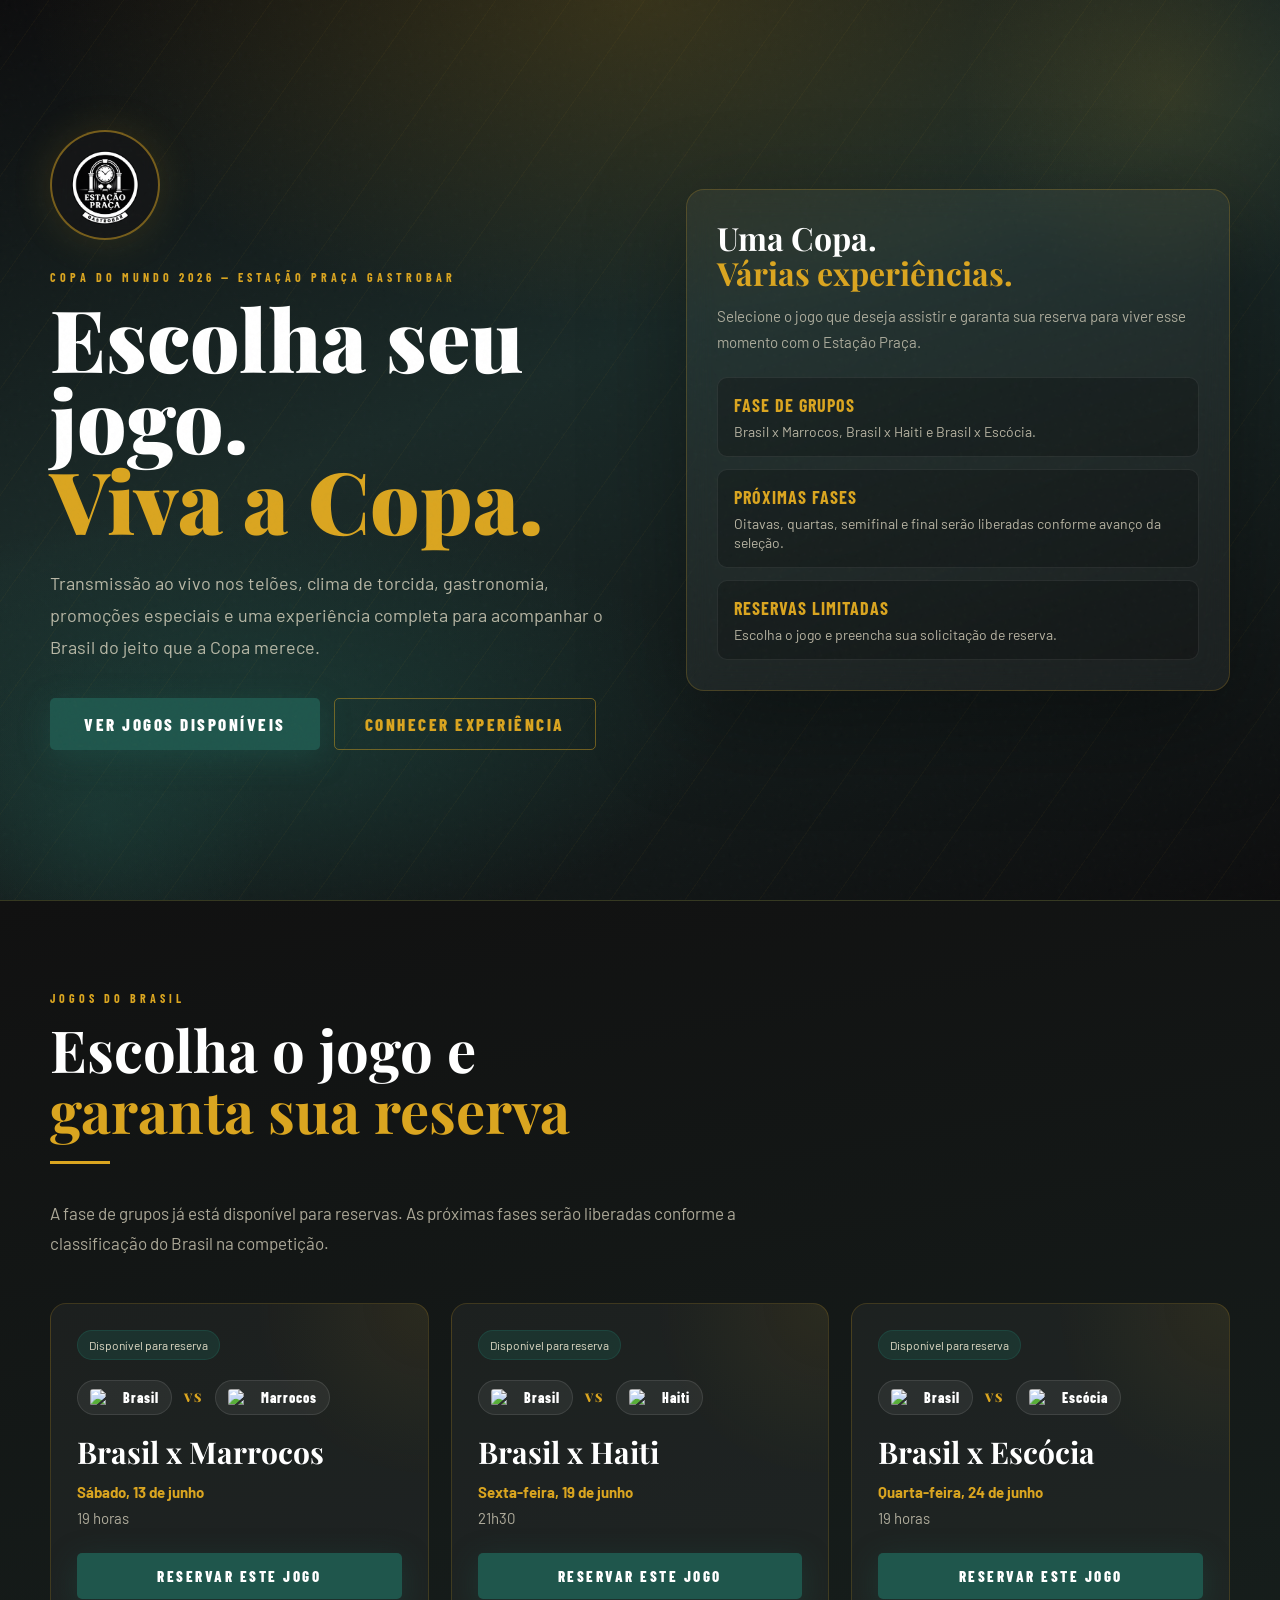
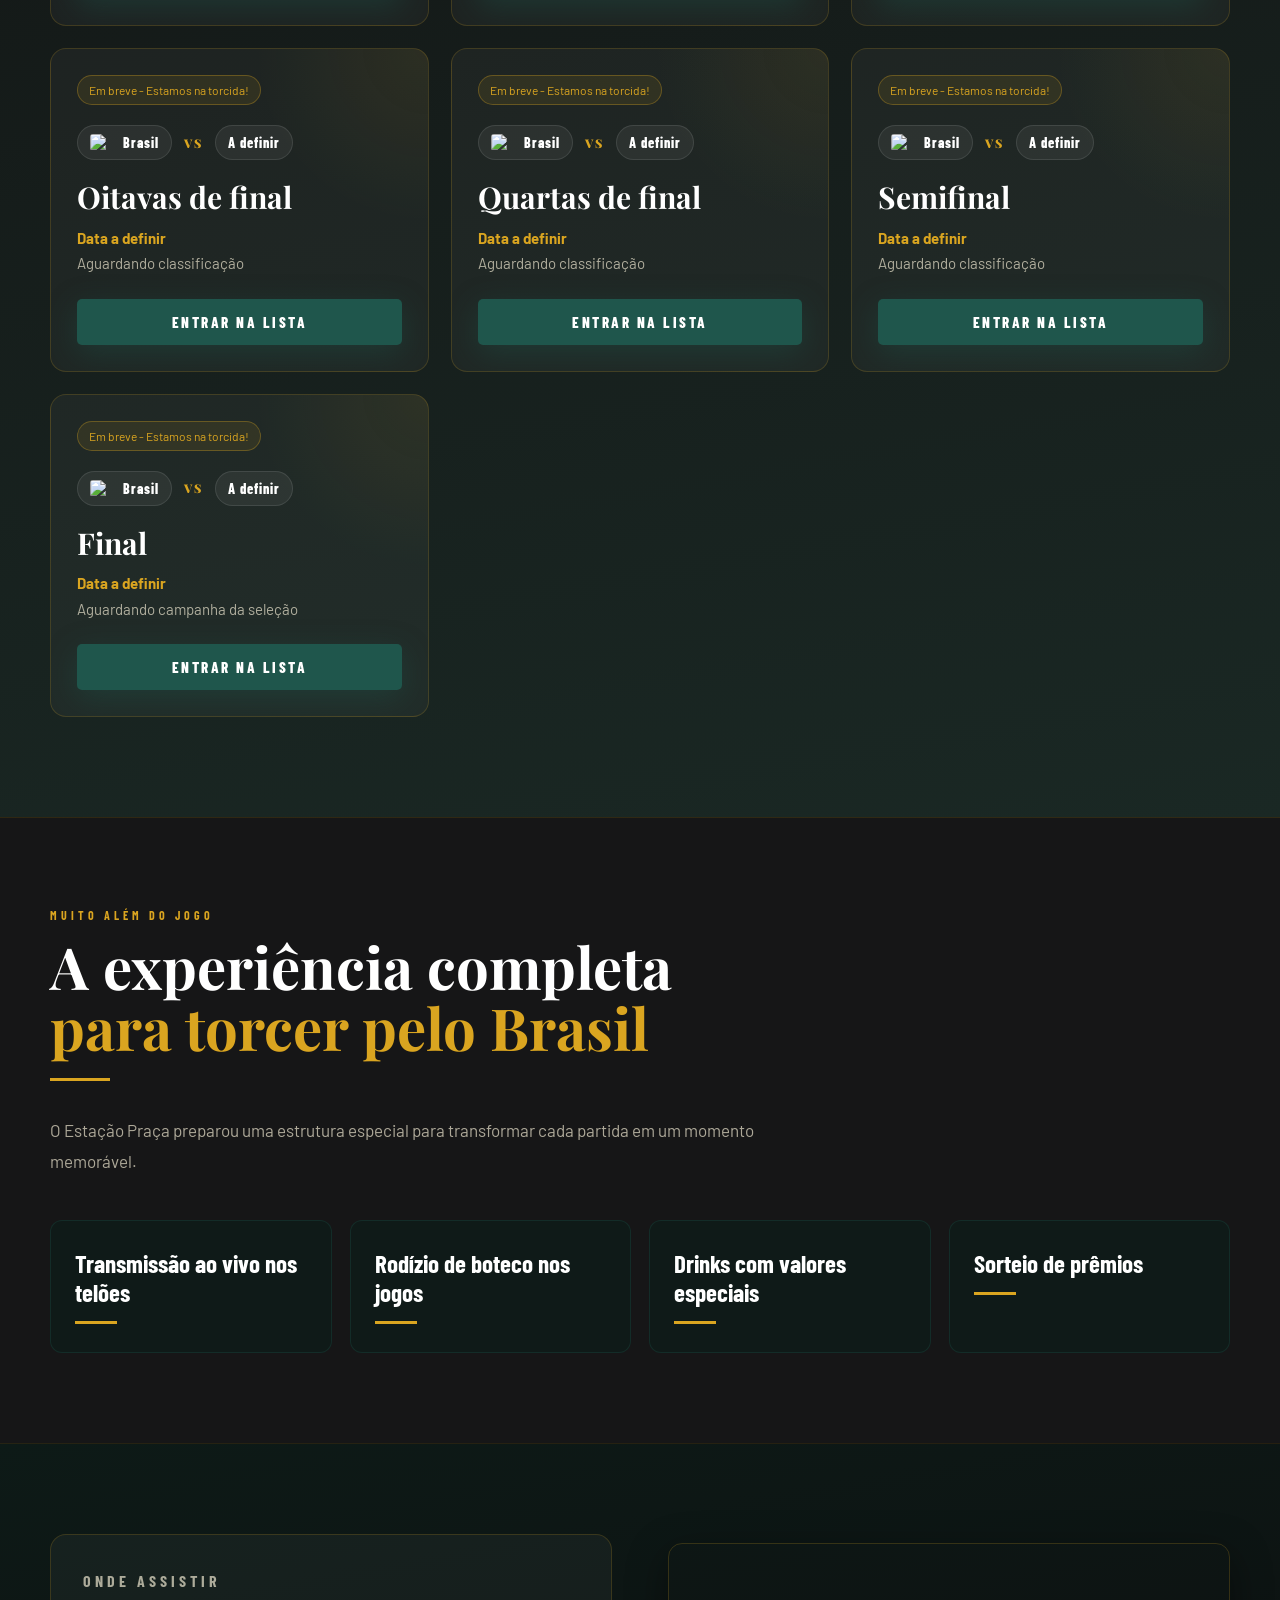
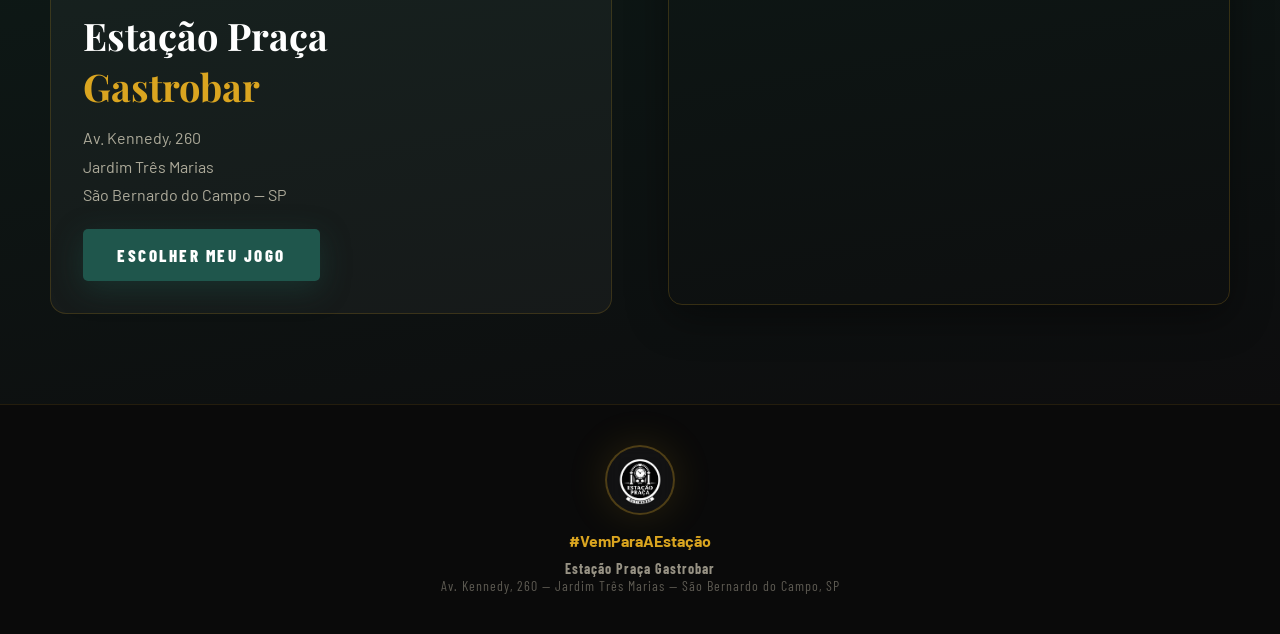
==== commit a5e3fa96: "Update index.html" ====
--- a/index.html
+++ b/index.html
@@ -3,878 +3,682 @@
 <head>
 <meta charset="UTF-8">
 <meta name="viewport" content="width=device-width, initial-scale=1.0">
+
 <title>Copa do Mundo no Estação Praça Gastrobar</title>
-<link href="https://fonts.googleapis.com/css2?family=Playfair+Display:wght@700;900&family=Barlow+Condensed:wght@400;600;700;800&family=Barlow:wght@400;500&display=swap" rel="stylesheet">
+
+<link href="https://fonts.googleapis.com/css2?family=Playfair+Display:wght@700;900&family=Barlow+Condensed:wght@400;600;700;800&family=Barlow:wght@400;500;600&display=swap" rel="stylesheet">
+
 <style>
-  :root {
-    --verde: #1F564C;
-    --preto: #161617;
-    --dourado: #DAA520;
-    --creme: #F5EDD6;
-    --verde-claro: #2a7a6c;
-    --amarelo-brasil: #FFDF00;
-  }
-
-  * { margin: 0; padding: 0; box-sizing: border-box; }
-  html { scroll-behavior: smooth; }
-
-  body {
-    background: var(--preto);
-    color: var(--creme);
-    font-family: 'Barlow', sans-serif;
-    overflow-x: hidden;
-  }
-
-  /* ── NOISE OVERLAY ── */
-  body::before {
-    content: '';
-    position: fixed;
-    inset: 0;
-    background-image: url("data:image/svg+xml,%3Csvg viewBox='0 0 200 200' xmlns='http://www.w3.org/2000/svg'%3E%3Cfilter id='n'%3E%3CfeTurbulence type='fractalNoise' baseFrequency='0.9' numOctaves='4' stitchTiles='stitch'/%3E%3C/filter%3E%3Crect width='100%25' height='100%25' filter='url(%23n)' opacity='0.04'/%3E%3C/svg%3E");
-    pointer-events: none;
-    z-index: 9999;
-    opacity: .5;
-  }
-
-  /* ════════════════════ HERO ════════════════════ */
-  .hero {
-    min-height: 100vh;
-    position: relative;
-    display: flex;
-    flex-direction: column;
-    align-items: center;
-    justify-content: center;
-    overflow: hidden;
-    padding: 40px 20px 80px;
-  }
-  .hero-bg {
-    position: absolute; inset: 0;
-    background:
-      radial-gradient(ellipse 80% 60% at 50% 0%, rgba(218,165,32,.18) 0%, transparent 60%),
-      radial-gradient(ellipse 60% 40% at 20% 80%, rgba(31,86,76,.4) 0%, transparent 60%),
-      linear-gradient(160deg, #0d0d0e 0%, #1a2a28 40%, #0d0d0e 100%);
-  }
-  .hero-bg::after {
-    content: ''; position: absolute; inset: 0;
-    background: repeating-linear-gradient(-55deg, transparent, transparent 60px, rgba(218,165,32,.03) 60px, rgba(218,165,32,.03) 61px);
-  }
-  .ball { position: absolute; border-radius: 50%; pointer-events: none; }
-  .ball-1 {
-    width: 400px; height: 400px; top: -120px; right: -100px;
-    background: radial-gradient(circle, rgba(218,165,32,.12) 0%, transparent 70%);
-    animation: pulse 6s ease-in-out infinite;
-  }
-  .ball-2 {
-    width: 300px; height: 300px; bottom: -80px; left: -60px;
-    background: radial-gradient(circle, rgba(31,86,76,.25) 0%, transparent 70%);
-    animation: pulse 8s ease-in-out infinite reverse;
-  }
-  @keyframes pulse {
-    0%, 100% { transform: scale(1); opacity: 1; }
-    50% { transform: scale(1.15); opacity: .7; }
-  }
-  .hero-content {
-    position: relative; z-index: 2; text-align: center; max-width: 760px;
-    animation: fadeUp .9s ease both;
-  }
-  @keyframes fadeUp {
-    from { opacity: 0; transform: translateY(30px); }
-    to   { opacity: 1; transform: translateY(0); }
-  }
-  .logo-circle {
-    width: 110px; height: 110px; border-radius: 50%;
-    border: 2px solid rgba(218,165,32,.5);
-    background: rgba(22,22,23,.7); backdrop-filter: blur(10px);
-    display: flex; align-items: center; justify-content: center;
-    margin: 0 auto 28px;
-    box-shadow: 0 0 40px rgba(218,165,32,.15);
-  }
-  .logo-img {
+:root {
+  --verde: #1F564C;
+  --preto: #161617;
+  --dourado: #DAA520;
+  --creme: #F5EDD6;
+  --verde-claro: #2a7a6c;
+  --amarelo-brasil: #FFDF00;
+}
+
+* {
+  margin: 0;
+  padding: 0;
+  box-sizing: border-box;
+}
+
+html { scroll-behavior: smooth; }
+
+body {
+  background: var(--preto);
+  color: var(--creme);
+  font-family: 'Barlow', sans-serif;
+  overflow-x: hidden;
+}
+
+body::before {
+  content: '';
+  position: fixed;
+  inset: 0;
+  background-image: url("data:image/svg+xml,%3Csvg viewBox='0 0 200 200' xmlns='http://www.w3.org/2000/svg'%3E%3Cfilter id='n'%3E%3CfeTurbulence type='fractalNoise' baseFrequency='0.9' numOctaves='4' stitchTiles='stitch'/%3E%3C/filter%3E%3Crect width='100%25' height='100%25' filter='url(%23n)' opacity='0.04'/%3E%3C/svg%3E");
+  pointer-events: none;
+  z-index: 9999;
+  opacity: .5;
+}
+
+.hero {
+  min-height: 100vh;
+  position: relative;
+  display: flex;
+  align-items: center;
+  padding: 70px 20px 90px;
+  overflow: hidden;
+}
+
+.hero-bg {
+  position: absolute;
+  inset: 0;
+  background:
+    radial-gradient(ellipse 80% 60% at 50% 0%, rgba(218,165,32,.18) 0%, transparent 60%),
+    radial-gradient(ellipse 60% 40% at 20% 80%, rgba(31,86,76,.42) 0%, transparent 60%),
+    linear-gradient(160deg, #0d0d0e 0%, #1a2a28 42%, #0d0d0e 100%);
+}
+
+.hero-bg::after {
+  content: '';
+  position: absolute;
+  inset: 0;
+  background: repeating-linear-gradient(
+    -55deg,
+    transparent,
+    transparent 60px,
+    rgba(218,165,32,.035) 60px,
+    rgba(218,165,32,.035) 61px
+  );
+}
+
+.ball {
+  position: absolute;
+  border-radius: 50%;
+  pointer-events: none;
+}
+
+.ball-1 {
+  width: 420px;
+  height: 420px;
+  top: -120px;
+  right: -100px;
+  background: radial-gradient(circle, rgba(218,165,32,.12) 0%, transparent 70%);
+  animation: pulse 6s ease-in-out infinite;
+}
+
+.ball-2 {
+  width: 340px;
+  height: 340px;
+  bottom: -90px;
+  left: -70px;
+  background: radial-gradient(circle, rgba(31,86,76,.28) 0%, transparent 70%);
+  animation: pulse 8s ease-in-out infinite reverse;
+}
+
+@keyframes pulse {
+  0%, 100% { transform: scale(1); opacity: 1; }
+  50% { transform: scale(1.14); opacity: .7; }
+}
+
+.container {
+  width: 100%;
+  max-width: 1180px;
+  margin: 0 auto;
+  position: relative;
+  z-index: 2;
+}
+
+.hero-grid {
+  display: grid;
+  grid-template-columns: 1fr .95fr;
+  gap: 64px;
+  align-items: center;
+}
+
+.logo-circle {
+  width: 110px;
+  height: 110px;
+  border-radius: 50%;
+  border: 2px solid rgba(218,165,32,.5);
+  background: rgba(22,22,23,.7);
+  backdrop-filter: blur(10px);
+  display: flex;
+  align-items: center;
+  justify-content: center;
+  margin-bottom: 30px;
+  box-shadow: 0 0 40px rgba(218,165,32,.15);
+}
+
+.logo-img {
   width: 80px;
   height: 80px;
   object-fit: contain;
-  }
-  .hero-title {
-    font-family: 'Playfair Display', serif;
-    font-size: clamp(42px, 8vw, 86px); font-weight: 900; line-height: .95; color: #fff;
-    animation: fadeUp .9s .2s ease both;
-  }
-  .hero-title span { display: block; color: var(--dourado); -webkit-text-stroke: 1px var(--dourado); }
-  .hero-sub {
-    font-family: 'Barlow Condensed', sans-serif;
-    font-size: clamp(18px, 3vw, 26px); font-weight: 600;
-    color: rgba(245,237,214,.7); margin: 18px 0 32px; letter-spacing: 1px;
-    animation: fadeUp .9s .3s ease both;
-  }
-  .flags-row {
-    display: flex; align-items: center; justify-content: center;
-    gap: 16px; margin-bottom: 40px;
-    animation: fadeUp .9s .4s ease both;
-  }
-  .flag-pill {
-    display: flex; align-items: center; gap: 8px;
-    background: rgba(255,255,255,.06); border: 1px solid rgba(255,255,255,.1);
-    border-radius: 40px; padding: 8px 18px;
-    font-family: 'Barlow Condensed', sans-serif; font-size: 15px; font-weight: 700;
-    letter-spacing: 1px; color: #fff;
-  }
-  .flag-emoji { font-size: 22px; }
-  .vs-badge {
-    font-family: 'Playfair Display', serif; font-size: 13px; font-weight: 700;
-    color: var(--dourado); letter-spacing: 2px;
-  }
-  .date-strip {
-    display: inline-flex; align-items: center; gap: 20px;
-    background: var(--dourado); color: var(--preto); padding: 10px 28px;
-    border-radius: 4px; font-family: 'Barlow Condensed', sans-serif;
-    font-weight: 800; font-size: 15px; letter-spacing: 2px; text-transform: uppercase;
-    margin-bottom: 40px; animation: fadeUp .9s .5s ease both;
-  }
-  .date-strip span { opacity: .6; }
-  .cta-btn {
-    display: inline-block; background: var(--verde); color: #fff;
-    font-family: 'Barlow Condensed', sans-serif; font-weight: 700; font-size: 17px;
-    letter-spacing: 2.5px; text-transform: uppercase; padding: 16px 44px;
-    border-radius: 4px; text-decoration: none; border: none; cursor: pointer;
-    transition: background .2s, transform .2s, box-shadow .2s;
-    box-shadow: 0 8px 30px rgba(31,86,76,.4);
-    animation: fadeUp .9s .6s ease both;
-  }
-  .cta-btn:hover { background: var(--verde-claro); transform: translateY(-2px); box-shadow: 0 12px 40px rgba(31,86,76,.5); }
-  .scroll-down {
-    position: absolute; bottom: 30px; left: 50%; transform: translateX(-50%);
-    display: flex; flex-direction: column; align-items: center; gap: 6px;
-    opacity: .4; font-family: 'Barlow Condensed', sans-serif;
-    font-size: 11px; letter-spacing: 3px; text-transform: uppercase;
-    animation: bounce 2s infinite;
-  }
-  .scroll-down svg { width: 16px; }
-  @keyframes bounce {
-    0%, 100% { transform: translateX(-50%) translateY(0); }
-    50% { transform: translateX(-50%) translateY(6px); }
-  }
-
-  /* ════════════════════ SECTION BASE ════════════════════ */
-  section { padding: 80px 20px; }
-  .container { max-width: 960px; margin: 0 auto; }
-  .section-label {
-    font-family: 'Barlow Condensed', sans-serif; font-size: 12px; font-weight: 600;
-    letter-spacing: 4px; text-transform: uppercase; color: var(--dourado); margin-bottom: 12px;
-  }
-  .section-title {
-    font-family: 'Playfair Display', serif; font-size: clamp(30px, 5vw, 52px);
-    font-weight: 900; line-height: 1.05; color: #fff; margin-bottom: 20px;
-  }
-  .section-title em { font-style: normal; color: var(--dourado); }
-  .divider { width: 60px; height: 3px; background: var(--dourado); margin-bottom: 40px; }
-
-  /* ════════════════════ PROMOÇÕES ════════════════════ */
-  .promo-section {
-    background: linear-gradient(170deg, #111 0%, #1a2824 100%);
-    border-top: 1px solid rgba(218,165,32,.15);
-    border-bottom: 1px solid rgba(218,165,32,.15);
-  }
-  .promo-grid {
-    display: grid;
-    grid-template-columns: repeat(auto-fit, minmax(260px, 1fr));
-    gap: 24px;
-    margin-top: 48px;
-  }
-
-  /* Card com imagem no topo */
-  .promo-card {
-    background: #0f1a18;
-    border: 1px solid rgba(218,165,32,.15);
-    border-radius: 10px;
-    overflow: hidden;
-    position: relative;
-    transition: border-color .25s, transform .25s;
-  }
-  .promo-card:hover { border-color: rgba(218,165,32,.5); transform: translateY(-4px); }
-
-  /* ── ÁREA DE IMAGEM — PROMOÇÕES ──
-     Troque o src de cada <img class="promo-img"> pelo caminho da sua foto.
-     Tamanho recomendado: 520×280px (proporção 16:9 horizontal).
-  */
-  .promo-img-wrap {
-    width: 100%;
-    aspect-ratio: 16 / 9;
-    overflow: hidden;
-    background: #0d1a18;
-    position: relative;
-  }
-  .promo-img-wrap img {
-    width: 100%; height: 100%; object-fit: cover;
-    display: block;
-    transition: transform .4s;
-  }
-  .promo-card:hover .promo-img-wrap img { transform: scale(1.04); }
-
-  /* Placeholder visual quando não há imagem */
-  .promo-img-placeholder {
-    width: 100%; height: 100%;
-    display: flex; flex-direction: column;
-    align-items: center; justify-content: center; gap: 8px;
-    background: linear-gradient(135deg, #0d1a18 0%, #1a2e28 100%);
-    border-bottom: 1px dashed rgba(218,165,32,.2);
-  }
-  .promo-img-placeholder span {
-    font-family: 'Barlow Condensed', sans-serif; font-size: 11px;
-    letter-spacing: 2px; color: rgba(218,165,32,.4); text-transform: uppercase;
-  }
-  .promo-img-placeholder svg { opacity: .2; }
-
-  .promo-card-body { padding: 24px 24px 28px; }
-  .promo-card-body h3 {
-    font-family: 'Barlow Condensed', sans-serif; font-size: 19px; font-weight: 700;
-    letter-spacing: 1px; text-transform: uppercase; color: var(--dourado); margin-bottom: 6px;
-  }
-  .promo-highlight {
-    font-family: 'Barlow Condensed', sans-serif; font-size: 22px;
-    font-weight: 800; color: #fff; display: block; margin-bottom: 6px;
-  }
-  .promo-card-body p { font-size: 15px; line-height: 1.6; color: rgba(245,237,214,.7); }
-
-  /* ════════════════════ EXPERIÊNCIA ════════════════════ */
-  .exp-banner {
-  position: relative;
-  padding: 110px 20px;
-  overflow: hidden;
-
-  background-image:
-    linear-gradient(
-      rgba(16, 74, 63, 0.82),
-      rgba(10, 32, 28, 0.88)
-    ),
-    url("imagens/bar-copa.jpg");
-
-  background-size: cover;
-  background-position: center;
-  background-attachment: fixed;
-
-  border-top: 1px solid rgba(218,165,32,.12);
-  border-bottom: 1px solid rgba(218,165,32,.12);
-}
-
-.exp-banner::before {
-  content: '';
-
-  position: absolute;
-  inset: 0;
-
-  background:
-    radial-gradient(circle at top right,
-    rgba(255,223,0,.10),
-    transparent 35%);
-
-  pointer-events: none;
-}
-
-.exp-content {
-  position: relative;
-  z-index: 2;
-}
-
-.exp-description {
-  max-width: 720px;
-
+}
+
+.section-label {
+  font-family: 'Barlow Condensed', sans-serif;
+  font-size: 12px;
+  font-weight: 700;
+  letter-spacing: 4px;
+  text-transform: uppercase;
+  color: var(--dourado);
+  margin-bottom: 14px;
+}
+
+.hero-title {
+  font-family: 'Playfair Display', serif;
+  font-size: clamp(44px, 7vw, 86px);
+  font-weight: 900;
+  line-height: .94;
+  color: #fff;
+  max-width: 760px;
+}
+
+.hero-title span {
+  display: block;
+  color: var(--dourado);
+}
+
+.hero-text {
+  max-width: 640px;
+  color: rgba(245,237,214,.72);
   font-size: 18px;
   line-height: 1.8;
-
-  color: rgba(255,255,255,.78);
-
-  margin-bottom: 50px;
-}
-
-.exp-cards-grid {
+  margin: 26px 0 34px;
+}
+
+.hero-actions {
+  display: flex;
+  flex-wrap: wrap;
+  gap: 14px;
+}
+
+.cta-btn {
+  display: inline-block;
+  background: var(--verde);
+  color: #fff;
+  font-family: 'Barlow Condensed', sans-serif;
+  font-weight: 800;
+  font-size: 17px;
+  letter-spacing: 2.5px;
+  text-transform: uppercase;
+  padding: 16px 34px;
+  border-radius: 5px;
+  text-decoration: none;
+  transition: background .2s, transform .2s, box-shadow .2s;
+  box-shadow: 0 8px 30px rgba(31,86,76,.4);
+}
+
+.cta-btn:hover {
+  background: var(--verde-claro);
+  transform: translateY(-2px);
+  box-shadow: 0 12px 40px rgba(31,86,76,.5);
+}
+
+.secondary-btn {
+  display: inline-block;
+  background: transparent;
+  color: var(--dourado);
+  border: 1px solid rgba(218,165,32,.45);
+  font-family: 'Barlow Condensed', sans-serif;
+  font-weight: 800;
+  font-size: 17px;
+  letter-spacing: 2.5px;
+  text-transform: uppercase;
+  padding: 15px 30px;
+  border-radius: 5px;
+  text-decoration: none;
+  transition: background .2s, transform .2s;
+}
+
+.secondary-btn:hover {
+  background: rgba(218,165,32,.10);
+  transform: translateY(-2px);
+}
+
+.hero-panel {
+  background: rgba(255,255,255,.045);
+  border: 1px solid rgba(218,165,32,.22);
+  border-radius: 18px;
+  padding: 30px;
+  backdrop-filter: blur(14px);
+  box-shadow: 0 30px 100px rgba(0,0,0,.35);
+}
+
+.panel-title {
+  font-family: 'Playfair Display', serif;
+  font-size: 32px;
+  color: #fff;
+  line-height: 1.1;
+  margin-bottom: 14px;
+}
+
+.panel-title em {
+  font-style: normal;
+  color: var(--dourado);
+}
+
+.panel-text {
+  color: rgba(245,237,214,.65);
+  font-size: 15px;
+  line-height: 1.7;
+  margin-bottom: 22px;
+}
+
+.panel-list {
   display: grid;
-
-  grid-template-columns:
-  repeat(auto-fit, minmax(220px, 1fr));
-
+  gap: 12px;
+}
+
+.panel-item {
+  background: rgba(0,0,0,.24);
+  border: 1px solid rgba(255,255,255,.08);
+  border-radius: 10px;
+  padding: 16px;
+}
+
+.panel-item strong {
+  display: block;
+  color: var(--dourado);
+  font-family: 'Barlow Condensed', sans-serif;
+  font-size: 18px;
+  letter-spacing: 1px;
+  text-transform: uppercase;
+  margin-bottom: 5px;
+}
+
+.panel-item span {
+  color: rgba(245,237,214,.72);
+  font-size: 14px;
+}
+
+.games-section {
+  padding: 90px 20px 100px;
+  background: linear-gradient(170deg, #111 0%, #1a2824 100%);
+  border-top: 1px solid rgba(218,165,32,.15);
+  border-bottom: 1px solid rgba(218,165,32,.15);
+}
+
+.section-title {
+  font-family: 'Playfair Display', serif;
+  font-size: clamp(34px, 5vw, 58px);
+  color: #fff;
+  line-height: 1.05;
+  margin-bottom: 20px;
+}
+
+.section-title em {
+  font-style: normal;
+  color: var(--dourado);
+}
+
+.section-description {
+  max-width: 720px;
+  color: rgba(245,237,214,.68);
+  font-size: 17px;
+  line-height: 1.8;
+  margin-bottom: 44px;
+}
+
+.divider {
+  width: 60px;
+  height: 3px;
+  background: var(--dourado);
+  margin-bottom: 34px;
+}
+
+.games-grid {
+  display: grid;
+  grid-template-columns: repeat(3, 1fr);
+  gap: 22px;
+}
+
+.game-card {
+  background:
+    radial-gradient(circle at top right, rgba(218,165,32,.08), transparent 35%),
+    rgba(255,255,255,.04);
+  border: 1px solid rgba(218,165,32,.18);
+  border-radius: 16px;
+  padding: 26px;
+  position: relative;
+  overflow: hidden;
+  transition: transform .25s, border-color .25s, background .25s;
+}
+
+.game-card:hover {
+  transform: translateY(-5px);
+  border-color: rgba(218,165,32,.55);
+  background:
+    radial-gradient(circle at top right, rgba(218,165,32,.12), transparent 35%),
+    rgba(255,255,255,.06);
+}
+
+.game-status {
+  display: inline-flex;
+  align-items: center;
+  gap: 7px;
+  background: rgba(31,86,76,.35);
+  border: 1px solid rgba(31,86,76,.55);
+  color: rgba(245,237,214,.9);
+  border-radius: 999px;
+  padding: 7px 11px;
+  font-size: 12px;
+  margin-bottom: 20px;
+}
+
+.game-status.future {
+  background: rgba(218,165,32,.10);
+  border-color: rgba(218,165,32,.32);
+  color: var(--dourado);
+}
+
+.game-status.locked {
+  background: rgba(255,255,255,.06);
+  border-color: rgba(255,255,255,.10);
+  color: rgba(245,237,214,.5);
+}
+
+.flags-row {
+  display: flex;
+  align-items: center;
+  gap: 12px;
+  margin-bottom: 22px;
+}
+
+.flag-pill {
+  display: flex;
+  align-items: center;
+  gap: 8px;
+  background: rgba(255,255,255,.06);
+  border: 1px solid rgba(255,255,255,.1);
+  border-radius: 999px;
+  padding: 8px 12px;
+  font-family: 'Barlow Condensed', sans-serif;
+  color: #fff;
+  font-size: 14px;
+  font-weight: 800;
+  letter-spacing: 1px;
+}
+
+.flag-img {
+  width: 25px;
+  height: 17px;
+  object-fit: cover;
+  border-radius: 3px;
+}
+
+.vs-badge {
+  font-family: 'Playfair Display', serif;
+  color: var(--dourado);
+  font-size: 12px;
+  font-weight: 900;
+  letter-spacing: 2px;
+}
+
+.game-card h3 {
+  font-family: 'Playfair Display', serif;
+  color: #fff;
+  font-size: 30px;
+  line-height: 1.05;
+  margin-bottom: 12px;
+}
+
+.game-info {
+  color: rgba(245,237,214,.68);
+  font-size: 15px;
+  line-height: 1.7;
+  margin-bottom: 22px;
+}
+
+.game-info strong {
+  color: var(--dourado);
+}
+
+.game-card .cta-btn {
+  width: 100%;
+  text-align: center;
+  padding: 14px 18px;
+  font-size: 15px;
+}
+
+.disabled-btn {
+  width: 100%;
+  display: inline-block;
+  text-align: center;
+  background: rgba(255,255,255,.06);
+  color: rgba(245,237,214,.38);
+  border: 1px solid rgba(255,255,255,.10);
+  font-family: 'Barlow Condensed', sans-serif;
+  font-weight: 800;
+  font-size: 15px;
+  letter-spacing: 2px;
+  text-transform: uppercase;
+  padding: 14px 18px;
+  border-radius: 5px;
+  cursor: not-allowed;
+}
+
+.experience-section {
+  padding: 90px 20px;
+  background: var(--preto);
+}
+
+.experience-grid {
+  display: grid;
+  grid-template-columns: repeat(4, 1fr);
   gap: 18px;
+  margin-top: 42px;
 }
 
 .exp-card {
-  background: rgba(0,0,0,.28);
-
-  backdrop-filter: blur(8px);
-
-  border: 1px solid rgba(255,255,255,.08);
-
-  border-radius: 10px;
-
+  background: #0f1a18;
+  border: 1px solid rgba(31,86,76,.3);
+  border-radius: 12px;
   padding: 28px 24px;
-
-  transition:
-    transform .25s,
-    border-color .25s,
-    background .25s;
+  transition: transform .2s, border-color .2s;
 }
 
 .exp-card:hover {
   transform: translateY(-4px);
-
-  border-color: rgba(255,223,0,.4);
-
-  background: rgba(0,0,0,.42);
-}
-
-.exp-card-title {
+  border-color: rgba(218,165,32,.45);
+}
+
+.exp-card strong {
+  display: block;
   font-family: 'Barlow Condensed', sans-serif;
-
-  font-size: 28px;
-  font-weight: 700;
-
-  line-height: 1.2;
-
   color: #fff;
-}
-
-.exp-card-line {
+  font-size: 25px;
+  line-height: 1.15;
+  margin-bottom: 14px;
+}
+
+.exp-line {
   width: 42px;
   height: 3px;
-
   background: var(--dourado);
-
-  margin-top: 14px;
-}
-
-  /* ════════════════════ CARDÁPIO ════════════════════ */
-  .menu-section { background: var(--preto); }
-
-  /* Grid de cards com imagem para o cardápio */
-  .menu-grid {
-    display: grid;
-    grid-template-columns: repeat(auto-fill, minmax(200px, 1fr));
-    gap: 16px;
-    margin-top: 40px;
-  }
-
-  /* ── ÁREA DE IMAGEM — CARDÁPIO ──
-     Cada .menu-card tem um <img class="menu-img"> no topo.
-     Troque o src pelo caminho da foto do petisco.
-     Tamanho recomendado: 400×300px.
-     O comentário acima de cada card indica qual petisco é.
-  */
-  .menu-card {
-    background: #0f1a18;
-    border: 1px solid rgba(31,86,76,.3);
-    border-radius: 8px; overflow: hidden;
-    transition: border-color .2s, transform .2s;
-  }
-  .menu-card:hover { border-color: var(--dourado); transform: translateY(-3px); }
-
-  .menu-img-wrap {
-    width: 100%; aspect-ratio: 4 / 3; overflow: hidden;
-    background: #0d1a18; position: relative;
-  }
-  .menu-img-wrap img {
-    width: 100%; height: 100%; object-fit: cover; display: block;
-    transition: transform .4s;
-  }
-  .menu-card:hover .menu-img-wrap img { transform: scale(1.06); }
-
-  .menu-img-placeholder {
-    width: 100%; height: 100%;
-    display: flex; flex-direction: column;
-    align-items: center; justify-content: center; gap: 6px;
-    background: linear-gradient(135deg, #0d1a18 0%, #1e2e2a 100%);
-  }
-  .menu-img-placeholder span {
-    font-family: 'Barlow Condensed', sans-serif; font-size: 10px;
-    letter-spacing: 2px; color: rgba(218,165,32,.35); text-transform: uppercase;
-  }
-  .menu-img-placeholder svg { opacity: .15; }
-
-  .menu-card-label {
-    padding: 14px 16px;
-    display: flex; align-items: center; gap: 10px;
-  }
-  .menu-dot { width: 7px; height: 7px; border-radius: 50%; background: var(--dourado); flex-shrink: 0; }
-  .menu-card-label span {
-    font-family: 'Barlow Condensed', sans-serif; font-size: 16px; font-weight: 600;
-    letter-spacing: .5px; color: rgba(245,237,214,.9);
-  }
-
-  /* ════════════════════ LOCALIZAÇÃO ════════════════════ */
-  .location-section {
-    background: linear-gradient(170deg, #0d1a17 0%, #0d0d0e 100%);
-    border-top: 1px solid rgba(218,165,32,.12);
-  }
-  .location-grid {
-    display: grid;
-    grid-template-columns: 1fr 1fr;
-    gap: 56px;
-    align-items: start;
-    margin-top: 48px;
-  }
-  @media (max-width: 720px) { .location-grid { grid-template-columns: 1fr; gap: 36px; } }
-
-  .location-map {
-    border-radius: 10px; overflow: hidden;
-    border: 1px solid rgba(218,165,32,.2);
-    box-shadow: 0 12px 40px rgba(0,0,0,.4);
-    line-height: 0;
-  }
-  .location-map iframe { width: 100%; height: 340px; border: 0; display: block; }
-
-  .location-info { padding-top: 8px; }
-  .location-info h3 {
-    font-family: 'Playfair Display', serif; font-size: 26px; font-weight: 900;
-    color: #fff; margin-bottom: 6px;
-  }
-  .location-info h3 em { font-style: normal; color: var(--dourado); }
-  .location-address {
-    font-family: 'Barlow Condensed', sans-serif; font-size: 17px; font-weight: 600;
-    color: rgba(245,237,214,.7); line-height: 1.6; margin-bottom: 28px;
-  }
-  .location-badges { display: flex; flex-wrap: wrap; gap: 10px; }
-  .loc-badge {
-    background: rgba(31,86,76,.2); border: 1px solid rgba(31,86,76,.4);
-    border-radius: 4px; padding: 8px 14px;
-    font-family: 'Barlow Condensed', sans-serif; font-size: 14px; font-weight: 600;
-    letter-spacing: .5px; color: rgba(245,237,214,.8);
-  }
-  .loc-badge strong { color: var(--dourado); }
-
-  /* ════════════════════ FORMULÁRIO ════════════════════ */
-  .form-section {
-    background: linear-gradient(170deg, #0d1a17 0%, #0d0d0e 100%);
-    padding: 100px 20px;
-    border-top: 1px solid rgba(218,165,32,.1);
-  }
-  .form-section .container {
-    display: grid; grid-template-columns: 1fr 1fr; gap: 64px; align-items: start;
-  }
-  @media (max-width: 720px) { .form-section .container { grid-template-columns: 1fr; gap: 40px; } }
-  .form-aside h2 {
-    font-family: 'Playfair Display', serif; font-size: clamp(28px, 4vw, 44px);
-    font-weight: 900; line-height: 1.1; color: #fff; margin-bottom: 16px;
-  }
-  .form-aside h2 em { font-style: normal; color: var(--dourado); }
-  .form-aside p { font-size: 15px; line-height: 1.7; color: rgba(245,237,214,.6); margin-bottom: 28px; }
-  .info-badge {
-    background: rgba(218,165,32,.1); border: 1px solid rgba(218,165,32,.3);
-    border-radius: 6px; padding: 16px 20px;
-    display: flex; gap: 12px; align-items: flex-start;
-    font-size: 13px; line-height: 1.6; color: rgba(245,237,214,.7);
-  }
-  .info-badge strong { color: var(--dourado); display: block; font-size: 14px; margin-bottom: 2px; }
-  .form-card {
-    background: rgba(255,255,255,.04); border: 1px solid rgba(218,165,32,.2);
-    border-radius: 10px; padding: 40px 36px; backdrop-filter: blur(10px);
-  }
-  .form-group { margin-bottom: 20px; }
-  .form-group label {
-    display: block; font-family: 'Barlow Condensed', sans-serif;
-    font-size: 12px; font-weight: 600; letter-spacing: 2px; text-transform: uppercase;
-    color: rgba(245,237,214,.5); margin-bottom: 8px;
-  }
-  .form-group input, .form-group select, .form-group textarea {
-    width: 100%; background: rgba(255,255,255,.05); border: 1px solid rgba(255,255,255,.1);
-    border-radius: 5px; padding: 13px 16px; color: #fff;
-    font-family: 'Barlow', sans-serif; font-size: 15px; outline: none;
-    transition: border-color .2s, background .2s; appearance: none;
-  }
-  .form-group select option { background: #1a2a28; }
-  .form-group input:focus, .form-group select:focus, .form-group textarea:focus {
-    border-color: var(--dourado); background: rgba(218,165,32,.05);
-  }
-  .form-group textarea { resize: vertical; min-height: 80px; }
-  .form-group input::placeholder, .form-group textarea::placeholder { color: rgba(255,255,255,.25); }
-  .form-row { display: grid; grid-template-columns: 1fr 1fr; gap: 16px; }
-  @media (max-width: 480px) { .form-row { grid-template-columns: 1fr; } }
-  .submit-btn {
-    width: 100%; background: var(--dourado); color: var(--preto);
-    font-family: 'Barlow Condensed', sans-serif; font-weight: 800; font-size: 16px;
-    letter-spacing: 3px; text-transform: uppercase; padding: 17px;
-    border: none; border-radius: 5px; cursor: pointer;
-    transition: opacity .2s, transform .2s; margin-top: 8px;
-  }
-  .submit-btn:hover { opacity: .88; transform: translateY(-1px); }
-  .form-note {
-    font-size: 12px; color: rgba(245,237,214,.35); text-align: center;
-    margin-top: 14px; line-height: 1.6;
-  }
-  .success-msg { display: none; text-align: center; padding: 32px 20px; }
-  .success-msg .big-check { font-size: 56px; margin-bottom: 16px; }
-  .success-msg h3 { font-family: 'Playfair Display', serif; font-size: 26px; color: var(--dourado); margin-bottom: 10px; }
-  .success-msg p { font-size: 15px; color: rgba(245,237,214,.65); line-height: 1.7; }
-
-  .form-terms {
-  display: flex;
-  align-items: flex-start;
-  gap: 10px;
-  margin: 22px 0;
-  font-size: 13px;
-  line-height: 1.5;
-  color: rgba(245,237,214,.65);
-}
-
-.form-terms input {
-  margin-top: 3px;
-  width: 16px;
-  height: 16px;
-  accent-color: var(--dourado);
-  flex-shrink: 0;
-}
-
-.form-terms a {
-  color: var(--dourado);
-  text-decoration: underline;
-}
-
-  /* ════════════════════ FOOTER ════════════════════ */
-  footer {
-    background: #0a0a0a; border-top: 1px solid rgba(218,165,32,.12);
-    padding: 40px 20px; text-align: center;
-  }
-  footer .logo-circle {
-    width: 70px; height: 70px; margin: 0 auto 16px;
-    border-color: rgba(218,165,32,.3);
-  }
-  footer .logo-img {
+}
+
+.location-section {
+  background: linear-gradient(170deg, #0d1a17 0%, #0d0d0e 100%);
+  padding: 90px 20px;
+  border-top: 1px solid rgba(218,165,32,.12);
+}
+
+.location-grid {
+  display: grid;
+  grid-template-columns: 1fr 1fr;
+  gap: 56px;
+  align-items: center;
+}
+
+.location-card {
+  background: rgba(255,255,255,.04);
+  border: 1px solid rgba(218,165,32,.18);
+  border-radius: 16px;
+  padding: 32px;
+}
+
+.location-card h2 {
+  font-family: 'Playfair Display', serif;
+  font-size: 38px;
+  color: #fff;
+  margin-bottom: 12px;
+}
+
+.location-card h2 em {
+  color: var(--dourado);
+  font-style: normal;
+}
+
+.location-card p {
+  color: rgba(245,237,214,.68);
+  font-size: 16px;
+  line-height: 1.8;
+}
+
+.location-map {
+  border-radius: 14px;
+  overflow: hidden;
+  border: 1px solid rgba(218,165,32,.2);
+  box-shadow: 0 12px 40px rgba(0,0,0,.4);
+  line-height: 0;
+}
+
+.location-map iframe {
+  width: 100%;
+  height: 360px;
+  border: 0;
+  display: block;
+}
+
+footer {
+  background: #0a0a0a;
+  border-top: 1px solid rgba(218,165,32,.12);
+  padding: 40px 20px;
+  text-align: center;
+}
+
+footer .logo-circle {
+  width: 70px;
+  height: 70px;
+  margin: 0 auto 16px;
+  border-color: rgba(218,165,32,.3);
+}
+
+footer .logo-img {
   width: 50px;
   height: 50px;
+}
+
+footer p {
+  font-family: 'Barlow Condensed', sans-serif;
+  font-size: 14px;
+  letter-spacing: 1px;
+  color: rgba(245,237,214,.35);
+}
+
+footer strong {
+  color: rgba(245,237,214,.6);
+}
+
+footer .hashtag {
+  color: var(--dourado);
+  font-size: 16px;
+  font-weight: 700;
+  margin: 10px 0;
+  display: block;
+}
+
+@media (max-width: 980px) {
+  .hero-grid,
+  .location-grid {
+    grid-template-columns: 1fr;
+    gap: 44px;
   }
-  footer p { font-family: 'Barlow Condensed', sans-serif; font-size: 14px; letter-spacing: 1px; color: rgba(245,237,214,.35); }
-  footer strong { color: rgba(245,237,214,.6); }
-  footer .hashtag { color: var(--dourado); font-size: 16px; font-weight: 700; margin: 10px 0; display: block; }
-
-  /* ════════════════════ REVEAL ════════════════════ */
-  .reveal { opacity: 0; transform: translateY(28px); transition: opacity .7s ease, transform .7s ease; }
-  .reveal.visible { opacity: 1; transform: none; }
-
-  /* ════════════════════ MOBILE ════════════════════ */
-  @media (max-width: 600px) {
-    .promo-grid { grid-template-columns: 1fr; }
-    .form-card { padding: 28px 20px; }
-    .exp-cards-grid { grid-template-columns: 1fr 1fr; }
-    .menu-grid { grid-template-columns: repeat(auto-fill, minmax(150px, 1fr)); }
+
+  .games-grid {
+    grid-template-columns: repeat(2, 1fr);
   }
 
-  .flag-img {
-  width: 26px;
-  height: 18px;
-  object-fit: cover;
-  border-radius: 3px;
-  box-shadow: 0 0 8px rgba(0,0,0,.25);
-  flex-shrink: 0;
+  .experience-grid {
+    grid-template-columns: repeat(2, 1fr);
   }
-
-  .success-flag {
-  width: 74px;
-  height: auto;
-  border-radius: 6px;
-  box-shadow: 0 0 20px rgba(218,165,32,.18);
+}
+
+@media (max-width: 620px) {
+  .hero {
+    padding-top: 50px;
   }
 
-  .whatsapp-floating-btn {
-  position: fixed;
-  right: 24px;
-  bottom: 24px;
-  z-index: 99990;
-
-  width: 64px;
-  height: 64px;
-  border-radius: 50%;
-
-  border: 1px solid rgba(255,255,255,.18);
-  background:
-    radial-gradient(circle at top left, rgba(255,255,255,.22), transparent 35%),
-    linear-gradient(135deg, #25D366, #128C7E);
-
-  color: #fff;
-  cursor: pointer;
-
-  box-shadow: 0 16px 40px rgba(37,211,102,.28);
-  transition: transform .2s, box-shadow .2s;
-}
-
-.whatsapp-floating-btn:hover {
-  transform: translateY(-3px) scale(1.03);
-  box-shadow: 0 20px 50px rgba(37,211,102,.38);
-}
-
-.whatsapp-floating-btn span {
-  display: none;
-}
-
-.whatsapp-floating-btn::before {
-  content: "";
-
-  width: 30px;
-  height: 30px;
-
-  background-image: url("https://upload.wikimedia.org/wikipedia/commons/6/6b/WhatsApp.svg");
-  background-size: contain;
-  background-repeat: no-repeat;
-  background-position: center;
-
-  display: block;
-
-  margin: auto;
-}
-
-.whatsapp-popup {
-  display: none;
-  position: fixed;
-  inset: 0;
-  z-index: 99991;
-
-  background: rgba(0,0,0,.68);
-  backdrop-filter: blur(6px);
-
-  align-items: center;
-  justify-content: center;
-  padding: 22px;
-}
-
-.whatsapp-popup.active {
-  display: flex;
-}
-
-.whatsapp-popup-box {
-  width: min(94vw, 440px);
-  position: relative;
-
-  background:
-    radial-gradient(circle at top right, rgba(218,165,32,.12), transparent 34%),
-    linear-gradient(160deg, #101816 0%, #0d0d0e 100%);
-
-  border: 1px solid rgba(218,165,32,.26);
-  border-radius: 18px;
-
-  padding: 34px 30px 28px;
-
-  box-shadow: 0 28px 100px rgba(0,0,0,.55);
-  animation: popupFadeUp .25s ease both;
-}
-
-@keyframes popupFadeUp {
-  from {
-    opacity: 0;
-    transform: translateY(18px) scale(.98);
+  .games-grid,
+  .experience-grid {
+    grid-template-columns: 1fr;
   }
 
-  to {
-    opacity: 1;
-    transform: none;
+  .logo-circle {
+    margin-left: auto;
+    margin-right: auto;
   }
-}
-
-.whatsapp-popup-close {
-  position: absolute;
-  right: 18px;
-  top: 14px;
-
-  background: transparent;
-  border: 0;
-  color: var(--dourado);
-
-  font-size: 34px;
-  line-height: 1;
-  cursor: pointer;
-}
-
-.whatsapp-popup-box h3 {
-  font-family: 'Playfair Display', serif;
-  font-size: 30px;
-  color: #fff;
-  margin-bottom: 10px;
-}
-
-.whatsapp-popup-text {
-  color: rgba(245,237,214,.66);
-  font-size: 15px;
-  line-height: 1.6;
-  margin-bottom: 22px;
-}
-
-.whatsapp-popup-submit {
-  width: 100%;
-  background: linear-gradient(135deg, #25D366, #128C7E);
-  color: #fff;
-
-  border: 0;
-  border-radius: 6px;
-
-  padding: 15px;
-
-  font-family: 'Barlow Condensed', sans-serif;
-  font-size: 16px;
-  font-weight: 800;
-
-  letter-spacing: 2px;
-  text-transform: uppercase;
-
-  cursor: pointer;
-  margin-top: 4px;
-}
-
-.whatsapp-popup-submit:hover {
-  opacity: .9;
-}
-
-.whatsapp-popup-note {
-  margin-top: 14px;
-  text-align: center;
-  color: rgba(245,237,214,.42);
-  font-size: 12px;
-  line-height: 1.5;
-}
-
-@media (max-width: 520px) {
-  .whatsapp-floating-btn {
-    right: 18px;
-    bottom: 18px;
-    width: 58px;
-    height: 58px;
+
+  .hero-left {
+    text-align: center;
   }
 
-  .whatsapp-popup-box {
-    padding: 30px 22px 24px;
+  .hero-actions {
+    justify-content: center;
   }
-}
-
-.whatsapp-terms {
-  display: flex;
-  gap: 10px;
-  align-items: flex-start;
-  margin: 18px 0;
-  color: rgba(245,237,214,.62);
-  font-size: 13px;
-  line-height: 1.5;
-}
-
-.whatsapp-terms input {
-  width: 16px;
-  height: 16px;
-  margin-top: 3px;
-  accent-color: var(--dourado);
-  flex-shrink: 0;
-}
-
-.whatsapp-terms a {
-  color: var(--dourado);
-  text-decoration: underline;
-}
-
+
+  .flags-row {
+    flex-wrap: wrap;
+  }
+
+  .game-card h3 {
+    font-size: 27px;
+  }
+}
 </style>
 </head>
+
 <body>
 
-<!-- ══════════════════════════════════════
-     HERO
-══════════════════════════════════════ -->
 <section class="hero">
   <div class="hero-bg"></div>
   <div class="ball ball-1"></div>
   <div class="ball ball-2"></div>
 
-  <div class="hero-content">
-    <div class="logo-circle">
-  <img src="imagens/logo_padrao.png" alt="Estação Praça" class="logo-img">
-  </div>
-
-    <p class="hero-eyebrow">Copa do Mundo 2026 — Gastrobar Estação Praça</p>
-    <h1 class="hero-title">VIVA ESSA<br><span>EXPERIÊNCIA</span></h1>
-    <p class="hero-sub">Transmissão ao vivo · DJ · Petiscos · Promoções especiais</p>
-
-    <div class="flags-row">
-      <div class="flag-pill"><img src="https://flagcdn.com/br.svg" alt="Bandeira do Brasil" class="flag-img"> BRASIL</div>
-      <span class="vs-badge">VS</span>
-      <div class="flag-pill"><img src="https://flagcdn.com/ma.svg" alt="Bandeira do Marrocos" class="flag-img"> MARROCOS</div>
-    </div>
-
-    <div class="date-strip">
-      🗓️ 13 DE JUNHO &nbsp;<span>|</span>&nbsp; 19H &nbsp;<span>|</span>&nbsp; ESTAÇÃO PRAÇA GASTROBAR
-    </div>
-
-    <a href="#reserva" class="cta-btn">Garantir Minha Reserva</a>
-  </div>
-
-  <div class="scroll-down">
-    <svg viewBox="0 0 24 24" fill="none" stroke="currentColor" stroke-width="2"><polyline points="6 9 12 15 18 9"/></svg>
-    SAIBA MAIS
-  </div>
-</section>
-
-
-<!-- ══════════════════════════════════════
-     PROMOÇÕES — Seção 2
-     Cada card tem um bloco .promo-img-wrap com uma <img>.
-     Instrução para substituir imagens está no comentário de cada card.
-══════════════════════════════════════ -->
-<section class="promo-section">
   <div class="container">
-    <p class="section-label reveal">O que vem por aí</p>
-    <h2 class="section-title reveal">Promoções <em>especiais</em><br>para o grande dia</h2>
-    <div class="divider reveal"></div>
-
-    <div class="promo-grid reveal">
-
-      <!-- ══ CARD 1 — RODÍZIO DE BOTECO
-           TROQUE A IMAGEM: substitua o src abaixo pelo caminho da sua foto.
-           Sugestão: foto de petiscos variados na mesa / mesa cheia de comida.
-           Tamanho ideal: 520×280px (proporção 16:9)
-      ══ -->
-      <div class="promo-card">
-        <div class="promo-img-wrap">
-          <img src="imagens/rodizio_boteco.jpg" alt="Rodízio de Boteco"
-               onerror="this.style.display='none'; this.nextElementSibling.style.display='flex';">
-          <div class="promo-img-placeholder" style="display:none;">
-            <svg width="32" height="32" viewBox="0 0 24 24" fill="none" stroke="#DAA520" stroke-width="1.5"><rect x="3" y="3" width="18" height="18" rx="2"/><circle cx="8.5" cy="8.5" r="1.5"/><polyline points="21 15 16 10 5 21"/></svg>
-            <span>Trocar imagem aqui</span>
-          </div>
+    <div class="hero-grid">
+
+      <div class="hero-left">
+        <div class="logo-circle">
+          <img src="imagens/logo_padrao.png" alt="Estação Praça Gastrobar" class="logo-img">
         </div>
-        <div class="promo-card-body">
-          <h3>Rodízio de Boteco</h3>
-          <span class="promo-highlight">À vontade</span>
-          <p>Das 18h às 21h — petiscos liberados enquanto você torce pelo Brasil!</p>
+
+        <p class="section-label">Copa do Mundo 2026 — Estação Praça Gastrobar</p>
+
+        <h1 class="hero-title">
+          Escolha seu jogo.<br>
+          <span>Viva a Copa.</span>
+        </h1>
+
+        <p class="hero-text">
+          Transmissão ao vivo nos telões, clima de torcida, gastronomia, promoções especiais e uma experiência completa para acompanhar o Brasil do jeito que a Copa merece.
+        </p>
+
+        <div class="hero-actions">
+          <a href="#jogos" class="cta-btn">Ver jogos disponíveis</a>
+          <a href="#experiencia" class="secondary-btn">Conhecer experiência</a>
         </div>
       </div>
 
-      <!-- ══ CARD 2 — DRINKS ESPECIAIS
-           TROQUE A IMAGEM: substitua o src abaixo pelo caminho da sua foto.
-           Sugestão: foto de drinks / caipirinhas / chope gelado.
-           Tamanho ideal: 520×280px (proporção 16:9)
-      ══ -->
-      <div class="promo-card">
-        <div class="promo-img-wrap">
-          <img src="imagens/drink_cacau2.jpg" alt="Drinks Especiais"
-               onerror="this.style.display='none'; this.nextElementSibling.style.display='flex';">
-          <div class="promo-img-placeholder" style="display:none;">
-            <svg width="32" height="32" viewBox="0 0 24 24" fill="none" stroke="#DAA520" stroke-width="1.5"><rect x="3" y="3" width="18" height="18" rx="2"/><circle cx="8.5" cy="8.5" r="1.5"/><polyline points="21 15 16 10 5 21"/></svg>
-            <span>Trocar imagem aqui</span>
+      <div class="hero-panel">
+        <h2 class="panel-title">
+          Uma Copa.<br>
+          <em>Várias experiências.</em>
+        </h2>
+
+        <p class="panel-text">
+          Selecione o jogo que deseja assistir e garanta sua reserva para viver esse momento com o Estação Praça.
+        </p>
+
+        <div class="panel-list">
+          <div class="panel-item">
+            <strong>Fase de grupos</strong>
+            <span>Brasil x Marrocos, Brasil x Haiti e Brasil x Escócia.</span>
           </div>
-        </div>
-        <div class="promo-card-body">
-          <h3>Drinks com valores Especiais</h3>
-          <span class="promo-highlight">Preços da Copa</span>
-          <p>Nossos drinks com valores imperdíveis durante os jogos da seleção brasileira.</p>
-        </div>
-      </div>
-
-      <!-- ══ CARD 3 — SORTEIO DE PRÊMIOS
-           TROQUE A IMAGEM: substitua o src abaixo pelo caminho da sua foto.
-           Sugestão: foto de prêmios, troféu, brindes ou ambiente da festa.
-           Tamanho ideal: 520×280px (proporção 16:9)
-      ══ -->
-      <div class="promo-card">
-        <div class="promo-img-wrap">
-          <img src="imagens/sorteio.jpg" alt="Sorteio de Prêmios"
-               onerror="this.style.display='none'; this.nextElementSibling.style.display='flex';">
-          <div class="promo-img-placeholder" style="display:none;">
-            <svg width="32" height="32" viewBox="0 0 24 24" fill="none" stroke="#DAA520" stroke-width="1.5"><rect x="3" y="3" width="18" height="18" rx="2"/><circle cx="8.5" cy="8.5" r="1.5"/><polyline points="21 15 16 10 5 21"/></svg>
-            <span>Trocar imagem aqui</span>
+
+          <div class="panel-item">
+            <strong>Próximas fases</strong>
+            <span>Oitavas, quartas, semifinal e final serão liberadas conforme avanço da seleção.</span>
           </div>
-        </div>
-        <div class="promo-card-body">
-          <h3>Sorteio de Prêmios</h3>
-          <span class="promo-highlight">Toda rodada</span>
-          <p>Participe dos sorteios especiais e leve para casa prêmios incríveis.</p>
+
+          <div class="panel-item">
+            <strong>Reservas limitadas</strong>
+            <span>Escolha o jogo e preencha sua solicitação de reserva.</span>
+          </div>
         </div>
       </div>
 
@@ -882,636 +686,242 @@
   </div>
 </section>
 
-
-<!-- ══════════════════════════════════════
-     EXPERIÊNCIA — "Muito além do jogo"
-     Cards no estilo do cardápio de petiscos
-══════════════════════════════════════ -->
-<section class="exp-banner">
-  <div class="exp-overlay"></div>
-
-  <div class="container exp-content">
-    <p class="section-label reveal">Muito além do jogo</p>
-
-    <h2 class="section-title reveal">
-      Viva a Copa em um<br>
-      ambiente de <em>verdade</em>
+<section class="games-section" id="jogos">
+  <div class="container">
+    <p class="section-label">Jogos do Brasil</p>
+
+    <h2 class="section-title">
+      Escolha o jogo e<br>
+      <em>garanta sua reserva</em>
     </h2>
 
-    <div class="divider reveal"></div>
-
-    <p class="exp-description reveal">
-      Transmissão ao vivo nos telões, clima de torcida, DJ ao vivo, gastronomia e uma experiência pensada para você assistir ao jogo do Brasil do jeito que ele merece.
+    <div class="divider"></div>
+
+    <p class="section-description">
+      A fase de grupos já está disponível para reservas. As próximas fases serão liberadas conforme a classificação do Brasil na competição.
     </p>
 
-    <div class="exp-cards-grid reveal">
-
-      <div class="exp-card">
-        <div class="exp-card-title">
-          Transmissão<br>ao vivo nos Telões
+    <div class="games-grid">
+
+      <article class="game-card">
+        <span class="game-status">Disponível para reserva</span>
+
+        <div class="flags-row">
+          <div class="flag-pill"><img src="https://flagcdn.com/br.svg" alt="Brasil" class="flag-img"> Brasil</div>
+          <span class="vs-badge">VS</span>
+          <div class="flag-pill"><img src="https://flagcdn.com/ma.svg" alt="Marrocos" class="flag-img"> Marrocos</div>
         </div>
-        <div class="exp-card-line"></div>
-      </div>
-
-      <div class="exp-card">
-        <div class="exp-card-title">
-          Entrada a partir<br>das 18h
+
+        <h3>Brasil x Marrocos</h3>
+
+        <p class="game-info">
+          <strong>Sábado, 13 de junho</strong><br>
+          19 horas
+        </p>
+
+        <a href="brasil-marrocos.html" class="cta-btn">Reservar este jogo</a>
+      </article>
+
+      <article class="game-card">
+        <span class="game-status">Disponível para reserva</span>
+
+        <div class="flags-row">
+          <div class="flag-pill"><img src="https://flagcdn.com/br.svg" alt="Brasil" class="flag-img"> Brasil</div>
+          <span class="vs-badge">VS</span>
+          <div class="flag-pill"><img src="https://flagcdn.com/ht.svg" alt="Haiti" class="flag-img"> Haiti</div>
         </div>
-        <div class="exp-card-line"></div>
-      </div>
-
-      <div class="exp-card">
-        <div class="exp-card-title">
-          DJ e clima<br>de Copa
+
+        <h3>Brasil x Haiti</h3>
+
+        <p class="game-info">
+          <strong>Sexta-feira, 19 de junho</strong><br>
+          21h30
+        </p>
+
+        <a href="brasil-haiti.html" class="cta-btn">Reservar este jogo</a>
+      </article>
+
+      <article class="game-card">
+        <span class="game-status">Disponível para reserva</span>
+
+        <div class="flags-row">
+          <div class="flag-pill"><img src="https://flagcdn.com/br.svg" alt="Brasil" class="flag-img"> Brasil</div>
+          <span class="vs-badge">VS</span>
+          <div class="flag-pill"><img src="https://flagcdn.com/gb-sct.svg" alt="Escócia" class="flag-img"> Escócia</div>
         </div>
-        <div class="exp-card-line"></div>
-      </div>
-
-      <div class="exp-card">
-        <div class="exp-card-title">
-          Experiência<br>Gastrobar
+
+        <h3>Brasil x Escócia</h3>
+
+        <p class="game-info">
+          <strong>Quarta-feira, 24 de junho</strong><br>
+          19 horas
+        </p>
+
+        <a href="brasil-escocia.html" class="cta-btn">Reservar este jogo</a>
+      </article>
+
+      <article class="game-card">
+        <span class="game-status future">Em breve - Estamos na torcida!</span>
+
+        <div class="flags-row">
+          <div class="flag-pill"><img src="https://flagcdn.com/br.svg" alt="Brasil" class="flag-img"> Brasil</div>
+          <span class="vs-badge">VS</span>
+          <div class="flag-pill">A definir</div>
         </div>
-        <div class="exp-card-line"></div>
-      </div>
+
+        <h3>Oitavas de final</h3>
+
+        <p class="game-info">
+          <strong>Data a definir</strong><br>
+          Aguardando classificação
+        </p>
+
+        <a href="oitavas.html" class="cta-btn">Entrar na lista</a>
+      </article>
+
+      <article class="game-card">
+        <span class="game-status future">Em breve - Estamos na torcida!</span>
+
+        <div class="flags-row">
+          <div class="flag-pill"><img src="https://flagcdn.com/br.svg" alt="Brasil" class="flag-img"> Brasil</div>
+          <span class="vs-badge">VS</span>
+          <div class="flag-pill">A definir</div>
+        </div>
+
+        <h3>Quartas de final</h3>
+
+        <p class="game-info">
+          <strong>Data a definir</strong><br>
+          Aguardando classificação
+        </p>
+
+        <a href="quartas.html" class="cta-btn">Entrar na lista</a>
+      </article>
+
+      <article class="game-card">
+        <span class="game-status future">Em breve - Estamos na torcida!</span>
+
+        <div class="flags-row">
+          <div class="flag-pill"><img src="https://flagcdn.com/br.svg" alt="Brasil" class="flag-img"> Brasil</div>
+          <span class="vs-badge">VS</span>
+          <div class="flag-pill">A definir</div>
+        </div>
+
+        <h3>Semifinal</h3>
+
+        <p class="game-info">
+          <strong>Data a definir</strong><br>
+          Aguardando classificação
+        </p>
+
+        <a href="semi.html" class="cta-btn">Entrar na lista</a>
+      </article>
+
+      <article class="game-card">
+        <span class="game-status future">Em breve - Estamos na torcida!</span>
+
+        <div class="flags-row">
+          <div class="flag-pill"><img src="https://flagcdn.com/br.svg" alt="Brasil" class="flag-img"> Brasil</div>
+          <span class="vs-badge">VS</span>
+          <div class="flag-pill">A definir</div>
+        </div>
+
+        <h3>Final</h3>
+
+        <p class="game-info">
+          <strong>Data a definir</strong><br>
+          Aguardando campanha da seleção
+        </p>
+
+        <a href="final.html" class="cta-btn">Entrar na lista</a>
+      </article>
 
     </div>
   </div>
 </section>
 
-
-<!-- ══════════════════════════════════════
-     CARDÁPIO — Cards com imagem
-     Cada card tem uma <img class="..."> no topo.
-     Instrução para substituir imagens está no comentário de cada card.
-══════════════════════════════════════ -->
-<section class="menu-section">
+<section class="experience-section" id="experiencia">
   <div class="container">
-    <p class="section-label reveal">Cardápio de Petiscos</p>
-    <h2 class="section-title reveal">Para beliscar <em>torçendo</em></h2>
-    <div class="divider reveal"></div>
-
-    <div class="menu-grid reveal">
-
-      <!-- ══ PETISCO 1 — BOLINHO DE COSTELA
-           TROQUE A IMAGEM: substitua o src abaixo pelo caminho da sua foto.
-           Tamanho ideal: 400×300px
-      ══ -->
-      <div class="menu-card">
-        <div class="menu-img-wrap">
-          <img src="imagens/bolinho_costela.jpg" alt="Bolinho de Costela"
-               onerror="this.style.display='none'; this.nextElementSibling.style.display='flex';">
-          <div class="menu-img-placeholder" style="display:none;">
-            <svg width="28" height="28" viewBox="0 0 24 24" fill="none" stroke="#DAA520" stroke-width="1.5"><rect x="3" y="3" width="18" height="18" rx="2"/><circle cx="8.5" cy="8.5" r="1.5"/><polyline points="21 15 16 10 5 21"/></svg>
-            <span>Foto aqui</span>
-          </div>
-        </div>
-        <div class="menu-card-label"><div class="menu-dot"></div><span>Bolinho de Costela</span></div>
+    <p class="section-label">Muito além do jogo</p>
+
+    <h2 class="section-title">
+      A experiência completa<br>
+      <em>para torcer pelo Brasil</em>
+    </h2>
+
+    <div class="divider"></div>
+
+    <p class="section-description">
+      O Estação Praça preparou uma estrutura especial para transformar cada partida em um momento memorável.
+    </p>
+
+    <div class="experience-grid">
+      <div class="exp-card">
+        <strong>Transmissão ao vivo nos telões</strong>
+        <div class="exp-line"></div>
       </div>
 
-      <!-- ══ PETISCO 2 — BOLINHO DE CARNE
-           TROQUE A IMAGEM: substitua o src abaixo pelo caminho da sua foto.
-      ══ -->
-      <div class="menu-card">
-        <div class="menu-img-wrap">
-          <img src="imagens/bolinho_carne.jpg" alt="Bolinho de Carne"
-               onerror="this.style.display='none'; this.nextElementSibling.style.display='flex';">
-          <div class="menu-img-placeholder" style="display:none;">
-            <svg width="28" height="28" viewBox="0 0 24 24" fill="none" stroke="#DAA520" stroke-width="1.5"><rect x="3" y="3" width="18" height="18" rx="2"/><circle cx="8.5" cy="8.5" r="1.5"/><polyline points="21 15 16 10 5 21"/></svg>
-            <span>Foto aqui</span>
-          </div>
-        </div>
-        <div class="menu-card-label"><div class="menu-dot"></div><span>Bolinho de Carne</span></div>
+      <div class="exp-card">
+        <strong>Rodízio de boteco nos jogos</strong>
+        <div class="exp-line"></div>
       </div>
 
-      <!-- ══ PETISCO 3 — TORRESMO
-           TROQUE A IMAGEM: substitua o src abaixo pelo caminho da sua foto.
-      ══ -->
-      <div class="menu-card">
-        <div class="menu-img-wrap">
-          <img src="imagens/torresmo.jpg" alt="Torresmo"
-               onerror="this.style.display='none'; this.nextElementSibling.style.display='flex';">
-          <div class="menu-img-placeholder" style="display:none;">
-            <svg width="28" height="28" viewBox="0 0 24 24" fill="none" stroke="#DAA520" stroke-width="1.5"><rect x="3" y="3" width="18" height="18" rx="2"/><circle cx="8.5" cy="8.5" r="1.5"/><polyline points="21 15 16 10 5 21"/></svg>
-            <span>Foto aqui</span>
-          </div>
-        </div>
-        <div class="menu-card-label"><div class="menu-dot"></div><span>Torresmo</span></div>
+      <div class="exp-card">
+        <strong>Drinks com valores especiais</strong>
+        <div class="exp-line"></div>
       </div>
 
-      <!-- ══ PETISCO 4 — DADINHO DE TAPIOCA
-           TROQUE A IMAGEM: substitua o src abaixo pelo caminho da sua foto.
-      ══ -->
-      <div class="menu-card">
-        <div class="menu-img-wrap">
-          <img src="imagens/dadinho_tapioca.jpg" alt="Dadinho de Tapioca"
-               onerror="this.style.display='none'; this.nextElementSibling.style.display='flex';">
-          <div class="menu-img-placeholder" style="display:none;">
-            <svg width="28" height="28" viewBox="0 0 24 24" fill="none" stroke="#DAA520" stroke-width="1.5"><rect x="3" y="3" width="18" height="18" rx="2"/><circle cx="8.5" cy="8.5" r="1.5"/><polyline points="21 15 16 10 5 21"/></svg>
-            <span>Foto aqui</span>
-          </div>
-        </div>
-        <div class="menu-card-label"><div class="menu-dot"></div><span>Dadinho de Tapioca</span></div>
+      <div class="exp-card">
+        <strong>Sorteio de prêmios</strong>
+        <div class="exp-line"></div>
       </div>
-
-      <!-- ══ PETISCO 5 — COXINHAS
-           TROQUE A IMAGEM: substitua o src abaixo pelo caminho da sua foto.
-      ══ -->
-      <div class="menu-card">
-        <div class="menu-img-wrap">
-          <img src="imagens/coxinhas.jpg" alt="Coxinhas"
-               onerror="this.style.display='none'; this.nextElementSibling.style.display='flex';">
-          <div class="menu-img-placeholder" style="display:none;">
-            <svg width="28" height="28" viewBox="0 0 24 24" fill="none" stroke="#DAA520" stroke-width="1.5"><rect x="3" y="3" width="18" height="18" rx="2"/><circle cx="8.5" cy="8.5" r="1.5"/><polyline points="21 15 16 10 5 21"/></svg>
-            <span>Foto aqui</span>
-          </div>
-        </div>
-        <div class="menu-card-label"><div class="menu-dot"></div><span>Coxinhas</span></div>
-      </div>
-
-      <!-- ══ PETISCO 6 — PASTÉIS MISTOS
-           TROQUE A IMAGEM: substitua o src abaixo pelo caminho da sua foto.
-      ══ -->
-      <div class="menu-card">
-        <div class="menu-img-wrap">
-          <img src="imagens/pasteis_mistos.jpg" alt="Pastéis Mistos"
-               onerror="this.style.display='none'; this.nextElementSibling.style.display='flex';">
-          <div class="menu-img-placeholder" style="display:none;">
-            <svg width="28" height="28" viewBox="0 0 24 24" fill="none" stroke="#DAA520" stroke-width="1.5"><rect x="3" y="3" width="18" height="18" rx="2"/><circle cx="8.5" cy="8.5" r="1.5"/><polyline points="21 15 16 10 5 21"/></svg>
-            <span>Foto aqui</span>
-          </div>
-        </div>
-        <div class="menu-card-label"><div class="menu-dot"></div><span>Pastéis Mistos</span></div>
-      </div>
-
-      <!-- ══ PETISCO 7 — BATATA FRITA
-           TROQUE A IMAGEM: substitua o src abaixo pelo caminho da sua foto.
-      ══ -->
-      <div class="menu-card">
-        <div class="menu-img-wrap">
-          <img src="imagens/batata_frita.jpg" alt="Batata Frita"
-               onerror="this.style.display='none'; this.nextElementSibling.style.display='flex';">
-          <div class="menu-img-placeholder" style="display:none;">
-            <svg width="28" height="28" viewBox="0 0 24 24" fill="none" stroke="#DAA520" stroke-width="1.5"><rect x="3" y="3" width="18" height="18" rx="2"/><circle cx="8.5" cy="8.5" r="1.5"/><polyline points="21 15 16 10 5 21"/></svg>
-            <span>Foto aqui</span>
-          </div>
-        </div>
-        <div class="menu-card-label"><div class="menu-dot"></div><span>Batata Frita</span></div>
-      </div>
-
-      <!-- ══ PETISCO 8 — POLENTA FRITA
-           TROQUE A IMAGEM: substitua o src abaixo pelo caminho da sua foto.
-      ══ -->
-      <div class="menu-card">
-        <div class="menu-img-wrap">
-          <img src="imagens/poolenta_frita.jpg" alt="Polenta Frita"
-               onerror="this.style.display='none'; this.nextElementSibling.style.display='flex';">
-          <div class="menu-img-placeholder" style="display:none;">
-            <svg width="28" height="28" viewBox="0 0 24 24" fill="none" stroke="#DAA520" stroke-width="1.5"><rect x="3" y="3" width="18" height="18" rx="2"/><circle cx="8.5" cy="8.5" r="1.5"/><polyline points="21 15 16 10 5 21"/></svg>
-            <span>Foto aqui</span>
-          </div>
-        </div>
-        <div class="menu-card-label"><div class="menu-dot"></div><span>Polenta Frita</span></div>
-      </div>
-
-      <!-- ══ PETISCO 9 — FRANGO À PASSARINHO
-           TROQUE A IMAGEM: substitua o src abaixo pelo caminho da sua foto.
-      ══ -->
-      <div class="menu-card">
-        <div class="menu-img-wrap">
-          <img src="imagens/frango_passarinho.jpg" alt="Frango à Passarinho"
-               onerror="this.style.display='none'; this.nextElementSibling.style.display='flex';">
-          <div class="menu-img-placeholder" style="display:none;">
-            <svg width="28" height="28" viewBox="0 0 24 24" fill="none" stroke="#DAA520" stroke-width="1.5"><rect x="3" y="3" width="18" height="18" rx="2"/><circle cx="8.5" cy="8.5" r="1.5"/><polyline points="21 15 16 10 5 21"/></svg>
-            <span>Foto aqui</span>
-          </div>
-        </div>
-        <div class="menu-card-label"><div class="menu-dot"></div><span>Frango à Passarinho</span></div>
-      </div>
-
-      <!-- ══ PETISCO 10 — LINGUIÇA
-           TROQUE A IMAGEM: substitua o src abaixo pelo caminho da sua foto.
-      ══ -->
-      <div class="menu-card">
-        <div class="menu-img-wrap">
-          <img src="imagens/linguica.jpg" alt="Linguiça"
-               onerror="this.style.display='none'; this.nextElementSibling.style.display='flex';">
-          <div class="menu-img-placeholder" style="display:none;">
-            <svg width="28" height="28" viewBox="0 0 24 24" fill="none" stroke="#DAA520" stroke-width="1.5"><rect x="3" y="3" width="18" height="18" rx="2"/><circle cx="8.5" cy="8.5" r="1.5"/><polyline points="21 15 16 10 5 21"/></svg>
-            <span>Foto aqui</span>
-          </div>
-        </div>
-        <div class="menu-card-label"><div class="menu-dot"></div><span>Linguiça</span></div>
-      </div>
-
     </div>
   </div>
 </section>
 
-
-<!-- ══════════════════════════════════════
-     LOCALIZAÇÃO
-══════════════════════════════════════ -->
 <section class="location-section">
   <div class="container">
-    <p class="section-label reveal">Onde nos encontrar</p>
-    <h2 class="section-title reveal">Venha <em>torcer</em> com a gente</h2>
-    <div class="divider reveal"></div>
-
     <div class="location-grid">
 
-      <!-- Mapa Google Maps -->
-      <div class="location-map reveal">
-        <iframe
-          src="https://www.google.com/maps/embed?pb=!1m18!1m12!1m3!1d3653.7001863784362!2d-46.56180982466602!3d-23.686677478713943!2m3!1f0!2f0!3f0!3m2!1i1024!2i768!4f13.1!3m3!1m2!1s0x94ce43baeb21239d%3A0x22912fda6e2c8373!2zRXN0YcOnw6NvIFByYcOnYQ!5e0!3m2!1sen!2sbr!4v1779795492224!5m2!1sen!2sbr"
-          allowfullscreen="" loading="lazy" referrerpolicy="no-referrer-when-downgrade"
-          title="Localização Estação Praça Gastrobar">
-        </iframe>
-      </div>
-
-      <!-- Informações de endereço -->
-      <div class="location-info reveal">
-        <h3>Estação Praça<br><em>Gastrobar</em></h3>
-        <p class="location-address">
+      <div class="location-card">
+        <p class="section-label">Onde assistir</p>
+
+        <h2>Estação Praça<br><em>Gastrobar</em></h2>
+
+        <p>
           Av. Kennedy, 260<br>
           Jardim Três Marias<br>
           São Bernardo do Campo — SP
         </p>
-        <div class="location-badges">
-          <div class="loc-badge">🗓️ <strong>13 de Junho</strong></div>
-          <div class="loc-badge">⏰ A partir das <strong>18h</strong></div>
-          <div class="loc-badge">📍 <strong>SBC – SP</strong></div>
-        </div>
+
         <br>
-        <a href="#reserva" class="cta-btn" style="display:inline-block; margin-top:8px; animation:none;">
-          Reservar meu lugar
-        </a>
+
+        <a href="#jogos" class="cta-btn">Escolher meu jogo</a>
+      </div>
+
+      <div class="location-map">
+        <iframe
+          src="https://www.google.com/maps/embed?pb=!1m18!1m12!1m3!1d3653.7001863784362!2d-46.56180982466602!3d-23.686677478713943!2m3!1f0!2f0!3f0!3m2!1i1024!2i768!4f13.1!3m3!1m2!1s0x94ce43baeb21239d%3A0x22912fda6e2c8373!2zRXN0YcOnw6NvIFByYcOnYQ!5e0!3m2!1sen!2sbr!4v1779795492224!5m2!1sen!2sbr"
+          allowfullscreen=""
+          loading="lazy"
+          referrerpolicy="no-referrer-when-downgrade"
+          title="Localização Estação Praça Gastrobar">
+        </iframe>
       </div>
 
     </div>
   </div>
 </section>
 
-
-<!-- ══════════════════════════════════════
-     FORMULÁRIO DE RESERVA
-══════════════════════════════════════ -->
-<section class="form-section" id="reserva">
-  <div class="container">
-
-    <div class="form-aside">
-      <p class="section-label reveal">Garanta seu lugar</p>
-      <h2 class="reveal">Faça sua <em>reserva</em> agora</h2>
-      <div class="divider reveal"></div>
-      <p class="reveal">
-        Preencha o formulário, nossa equipe entrará em contato pelo WhatsApp para confirmar tudo e garantir o seu lugar.
-      </p>
-      <div class="info-badge reveal">
-          <div>
-          <strong>Vagas limitadas!</strong>
-          Reserve agora e garanta sua experiência completa — petiscos, drinks, telão e muito mais.
-        </div>
-      </div>
-    </div>
-
-    <div class="form-card reveal">
-      <div id="form-container">
-        <div class="form-group">
-          <label>Nome completo</label>
-          <input type="text" id="nome" placeholder="Seu nome" required />
-        </div>
-        <div class="form-row">
-          <div class="form-group">
-            <label>WhatsApp / Telefone</label>
-            <input type="tel" id="telefone" placeholder="(11) 99999-9999" required />
-          </div>
-          <div class="form-group">
-            <label>E-mail</label>
-            <input type="email" id="email" placeholder="seu@email.com" required />
-          </div>
-        </div>
-        <div class="form-row">
-          <div class="form-group">
-          <label>Número de pessoas</label>
-
-          <input
-            type="number"
-            id="pessoas"
-            placeholder="Ex: 4"
-            min="1"
-            inputmode="numeric"
-            required
-          />
-          </div>
-          <div class="form-group">
-            <label>Como ficou sabendo?</label>
-            <select id="origem">
-              <option value="">Selecione</option>
-              <option>Instagram</option>
-              <option>WhatsApp / Indicação</option>
-              <option>Passando pelo local</option>
-              <option>Outros</option>
-            </select>
-          </div>
-        </div>
-        <div class="form-group">
-          <label>Observações (opcional)</label>
-          <textarea id="obs" placeholder="Tem alguma necessidade especial ou comentário?"></textarea>
-        </div>
-        <div class="form-terms">
-        <input type="checkbox" id="aceitePolitica" required>
-        <label for="aceitePolitica">
-          Eu aceito os termos da
-          <a href="politica-de-privacidade.html" target="_blank">
-            Política de Privacidade
-          </a>.
-        </label>
-      </div>
-        <button class="submit-btn" onclick="handleSubmit()">Quero Garantir Minha Reserva</button>
-        <p class="form-note">Após o envio, nossa equipe entrará em contato em até 24h para confirmar sua reserva. Vagas limitadas.</p>
-      </div>
-
-      <div class="success-msg" id="success-msg">
-        <div class="big-check">
-          <img src="https://flagcdn.com/br.svg" alt="Bandeira do Brasil" class="success-flag">
-        </div>
-        <h3>Reserva solicitada!</h3>
-        <p>Recebemos seu cadastro! Nossa equipe entrará em contato em breve via WhatsApp ou telefone para confirmar sua reserva.<br><br><strong>#VemParaAEstação!</strong></p>
-      </div>
-    </div>
-
-  </div>
-</section>
-
-
-<!-- ══════════════════════════════════════
-     FOOTER
-══════════════════════════════════════ -->
 <footer>
   <div class="logo-circle">
-  <img src="imagens/logo_padrao.png" alt="Estação Praça" class="logo-img">
+    <img src="imagens/logo_padrao.png" alt="Estação Praça Gastrobar" class="logo-img">
   </div>
+
   <span class="hashtag">#VemParaAEstação</span>
   <p><strong>Estação Praça Gastrobar</strong></p>
   <p>Av. Kennedy, 260 — Jardim Três Marias — São Bernardo do Campo, SP</p>
 </footer>
 
-
-<script>
-  // ── Scroll reveal ──
-  const reveals = document.querySelectorAll('.reveal');
-  const observer = new IntersectionObserver(entries => {
-    entries.forEach((entry, i) => {
-      if (entry.isIntersecting) {
-        setTimeout(() => entry.target.classList.add('visible'), i * 80);
-        observer.unobserve(entry.target);
-      }
-    });
-  }, { threshold: 0.1 });
-  reveals.forEach(el => observer.observe(el));
-
-  // ── Phone mask ──
-  document.getElementById('telefone').addEventListener('input', function(e) {
-    let v = e.target.value.replace(/\D/g, '').substring(0, 11);
-    if (v.length > 6) v = `(${v.slice(0,2)}) ${v.slice(2,7)}-${v.slice(7)}`;
-    else if (v.length > 2) v = `(${v.slice(0,2)}) ${v.slice(2)}`;
-    else if (v.length > 0) v = `(${v}`;
-    e.target.value = v;
-  });
-
-  // ── Form submit ──
-async function handleSubmit() {
-  const jogo = "Brasil x Marrocos";
-  const dataJogo = "13/06/2026";
-  const horarioJogo = "19h";
-
-  const nome = document.getElementById('nome').value.trim();
-  const tel = document.getElementById('telefone').value.trim();
-  const email = document.getElementById('email').value.trim();
-  const pessoas = document.getElementById('pessoas').value.trim();
-  const origem = document.getElementById('origem').value;
-  const obs = document.getElementById('obs').value.trim();
-  const aceitePolitica = document.getElementById('aceitePolitica').checked;
-
-  if (!nome) {
-    alert('Por favor, preencha seu nome.');
-    return;
-  }
-
-  if (!tel) {
-    alert('Por favor, informe seu WhatsApp/telefone.');
-    return;
-  }
-
-  if (!email) {
-  alert('Por favor, informe seu e-mail.');
-  return;
-  }
-
-  if (!pessoas || pessoas <= 0) {
-    alert('Informe a quantidade de pessoas.');
-    return;
-  }
-
-  if (!aceitePolitica) {
-  alert('Você precisa aceitar a Política de Privacidade para continuar.');
-  return;
-}
-
-  const dados = {
-    jogo: jogo,
-    dataJogo: dataJogo,
-    horarioJogo: horarioJogo,
-    nome: nome,
-    telefone: tel,
-    email: email,
-    pessoas: pessoas,
-    origem: origem,
-    obs: obs,
-    aceitePolitica: aceitePolitica ? "Sim" : "Não"
-  };
-
-  fetch('https://script.google.com/macros/s/AKfycby35MGU26Ni-gaP1U0aOR8Xa3jjDbg1J24_DIqYIYDtsBoxn10WAV4tBCdMmOBbSU0pAw/exec', {
-    method: 'POST',
-    mode: 'no-cors',
-    headers: {
-      'Content-Type': 'application/json'
-    },
-    body: JSON.stringify(dados)
-  });
-
-  document.getElementById('form-container').style.display = 'none';
-  document.getElementById('success-msg').style.display = 'block';
-  document.getElementById('success-msg').scrollIntoView({
-    behavior: 'smooth',
-    block: 'center'
-  });
-}
-const SCRIPT_URL = "https://script.google.com/macros/s/AKfycby35MGU26Ni-gaP1U0aOR8Xa3jjDbg1J24_DIqYIYDtsBoxn10WAV4tBCdMmOBbSU0pAw/exec";
-const COMPANY_WHATSAPP = "5511944930180";
-
-function openWhatsAppPopup() {
-  document.getElementById("whatsappPopup").classList.add("active");
-}
-
-function closeWhatsAppPopup() {
-  document.getElementById("whatsappPopup").classList.remove("active");
-}
-
-async function sendWhatsAppLead() {
-  const nome = document.getElementById("whatsNome").value.trim();
-  const telefone = document.getElementById("whatsTelefone").value.trim();
-  const email = document.getElementById("whatsEmail").value.trim();
-  const pessoas = document.getElementById("whatsPessoas").value.trim();
-  const aceite = document.getElementById("whatsAceite").checked;
-
-  if (!nome || !telefone || !email || !pessoas) {
-    alert("Preencha nome, WhatsApp, e-mail e quantidade de pessoas.");
-    return;
-  }
-
-  if (!aceite) {
-    alert("Você precisa aceitar a Política de Privacidade para continuar.");
-    return;
-  }
-
-  const submitBtn = document.querySelector(".whatsapp-popup-submit");
-  submitBtn.disabled = true;
-  submitBtn.innerText = "Enviando...";
-
-  const leadData = {
-    jogo: "Brasil x Marrocos",
-    dataJogo: "13/06/2026",
-    horarioJogo: "19h",
-    nome: nome,
-    telefone: telefone,
-    email: email,
-    pessoas: pessoas,
-    origem: "Botão WhatsApp",
-    obs: "Lead enviado pelo pop-up flutuante de WhatsApp",
-    aceitePolitica: "Sim"
-  };
-
-  try {
-    await fetch(SCRIPT_URL, {
-      method: "POST",
-      mode: "no-cors",
-      headers: {
-        "Content-Type": "application/json"
-      },
-      body: JSON.stringify(leadData)
-    });
-
-    const message = `
-Olá, Estação Praça! Quero informações sobre a reserva para assistir aos jogos da Copa.
-
-Meus dados:
-Nome: ${nome}
-WhatsApp: ${telefone}
-E-mail: ${email}
-Quantidade de pessoas: ${pessoas}
-
-Aguardo o atendimento.
-    `.trim();
-
-    const whatsappUrl = `https://wa.me/${COMPANY_WHATSAPP}?text=${encodeURIComponent(message)}`;
-
-    window.open(whatsappUrl, "_blank");
-
-    closeWhatsAppPopup();
-
-    document.getElementById("whatsNome").value = "";
-    document.getElementById("whatsTelefone").value = "";
-    document.getElementById("whatsEmail").value = "";
-    document.getElementById("whatsPessoas").value = "";
-    document.getElementById("whatsAceite").checked = false;
-
-  } catch (error) {
-    alert("Não foi possível enviar seus dados. Tente novamente.");
-    console.error(error);
-  } finally {
-    submitBtn.disabled = false;
-    submitBtn.innerText = "Falar agora no WhatsApp";
-  }
-}
-
-function maskWhatsPhone(input) {
-  let value = input.value.replace(/\D/g, "");
-
-  if (value.length > 11) {
-    value = value.slice(0, 11);
-  }
-
-  if (value.length <= 10) {
-    value = value.replace(/^(\d{2})(\d{4})(\d{0,4}).*/, "($1) $2-$3");
-  } else {
-    value = value.replace(/^(\d{2})(\d{5})(\d{0,4}).*/, "($1) $2-$3");
-  }
-
-  input.value = value;
-}
-
-</script>
-
-<button class="whatsapp-floating-btn" onclick="openWhatsAppPopup()" aria-label="Falar no WhatsApp">
-  <span>WhatsApp</span>
-</button>
-
-<div id="whatsappPopup" class="whatsapp-popup">
-  <div class="whatsapp-popup-box">
-    <button class="whatsapp-popup-close" onclick="closeWhatsAppPopup()">×</button>
-
-    <p class="section-label">Atendimento rápido</p>
-    <h3>Fale com o Estação Praça</h3>
-
-    <p class="whatsapp-popup-text">
-      Preencha seus dados para iniciar o atendimento pelo WhatsApp.
-    </p>
-
-    <div class="form-group">
-      <label>Nome</label>
-      <input type="text" id="whatsNome" placeholder="Seu nome">
-    </div>
-
-    <div class="form-group">
-      <label>WhatsApp</label>
-      <input 
-        type="tel" 
-        id="whatsTelefone" 
-        placeholder="(11) 90000-0000"
-        maxlength="15"
-        oninput="maskWhatsPhone(this)"
-      >
-    </div>
-
-    <div class="form-group">
-      <label>E-mail</label>
-      <input type="email" id="whatsEmail" placeholder="seuemail@email.com">
-    </div>
-
-    <div class="form-group">
-      <label>Quantidade de pessoas</label>
-      <input type="number" id="whatsPessoas" min="1" placeholder="Ex: 4">
-    </div>
-
-    <label class="whatsapp-terms">
-  <input type="checkbox" id="whatsAceite">
-  <span>
-    Li e aceito a 
-    <a href="politica-de-privacidade.html" target="_blank">
-      Política de Privacidade
-    </a>.
-  </span>
-  </label>
-
-    <button class="whatsapp-popup-submit" onclick="sendWhatsAppLead()">
-      Falar agora no WhatsApp
-    </button>
-
-    <p class="whatsapp-popup-note">
-      Você será redirecionado para o WhatsApp com uma mensagem pronta.
-    </p>
-  </div>
-</div>
-
 </body>
-</html>
+</html>
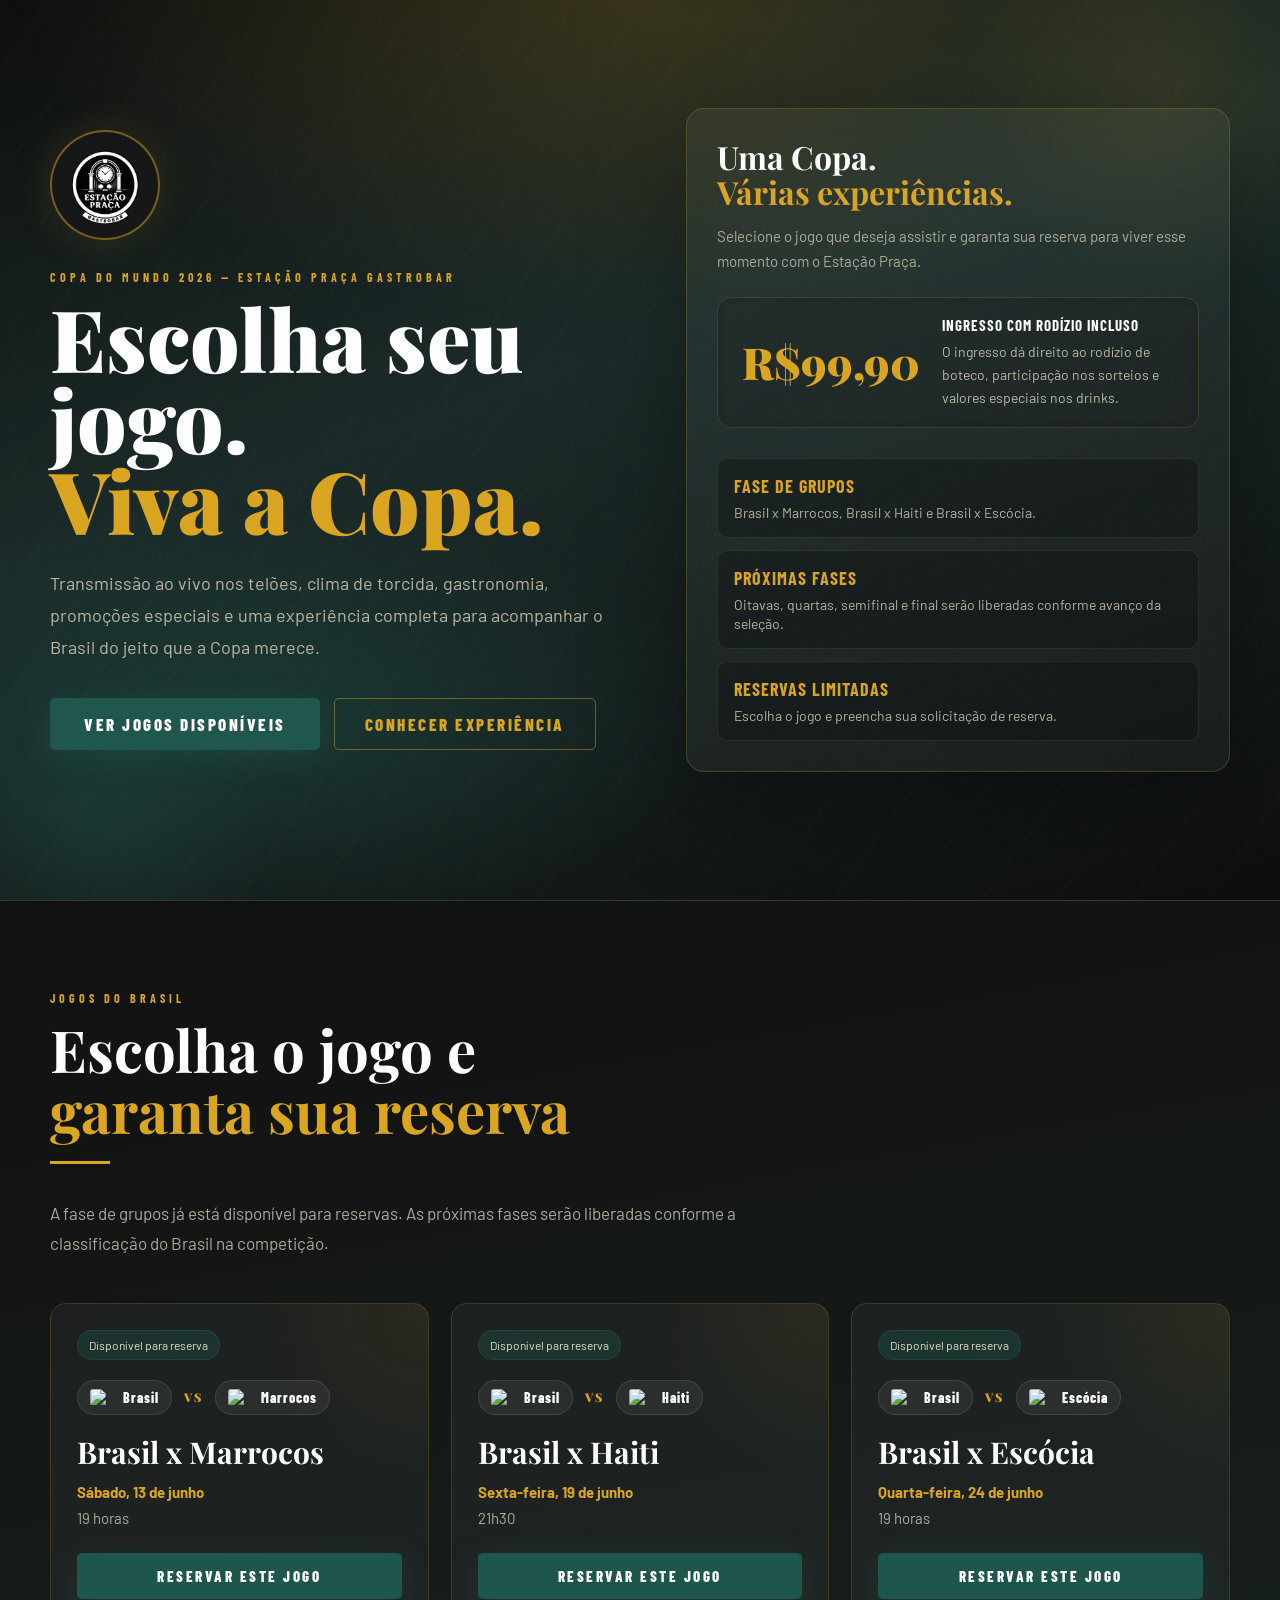
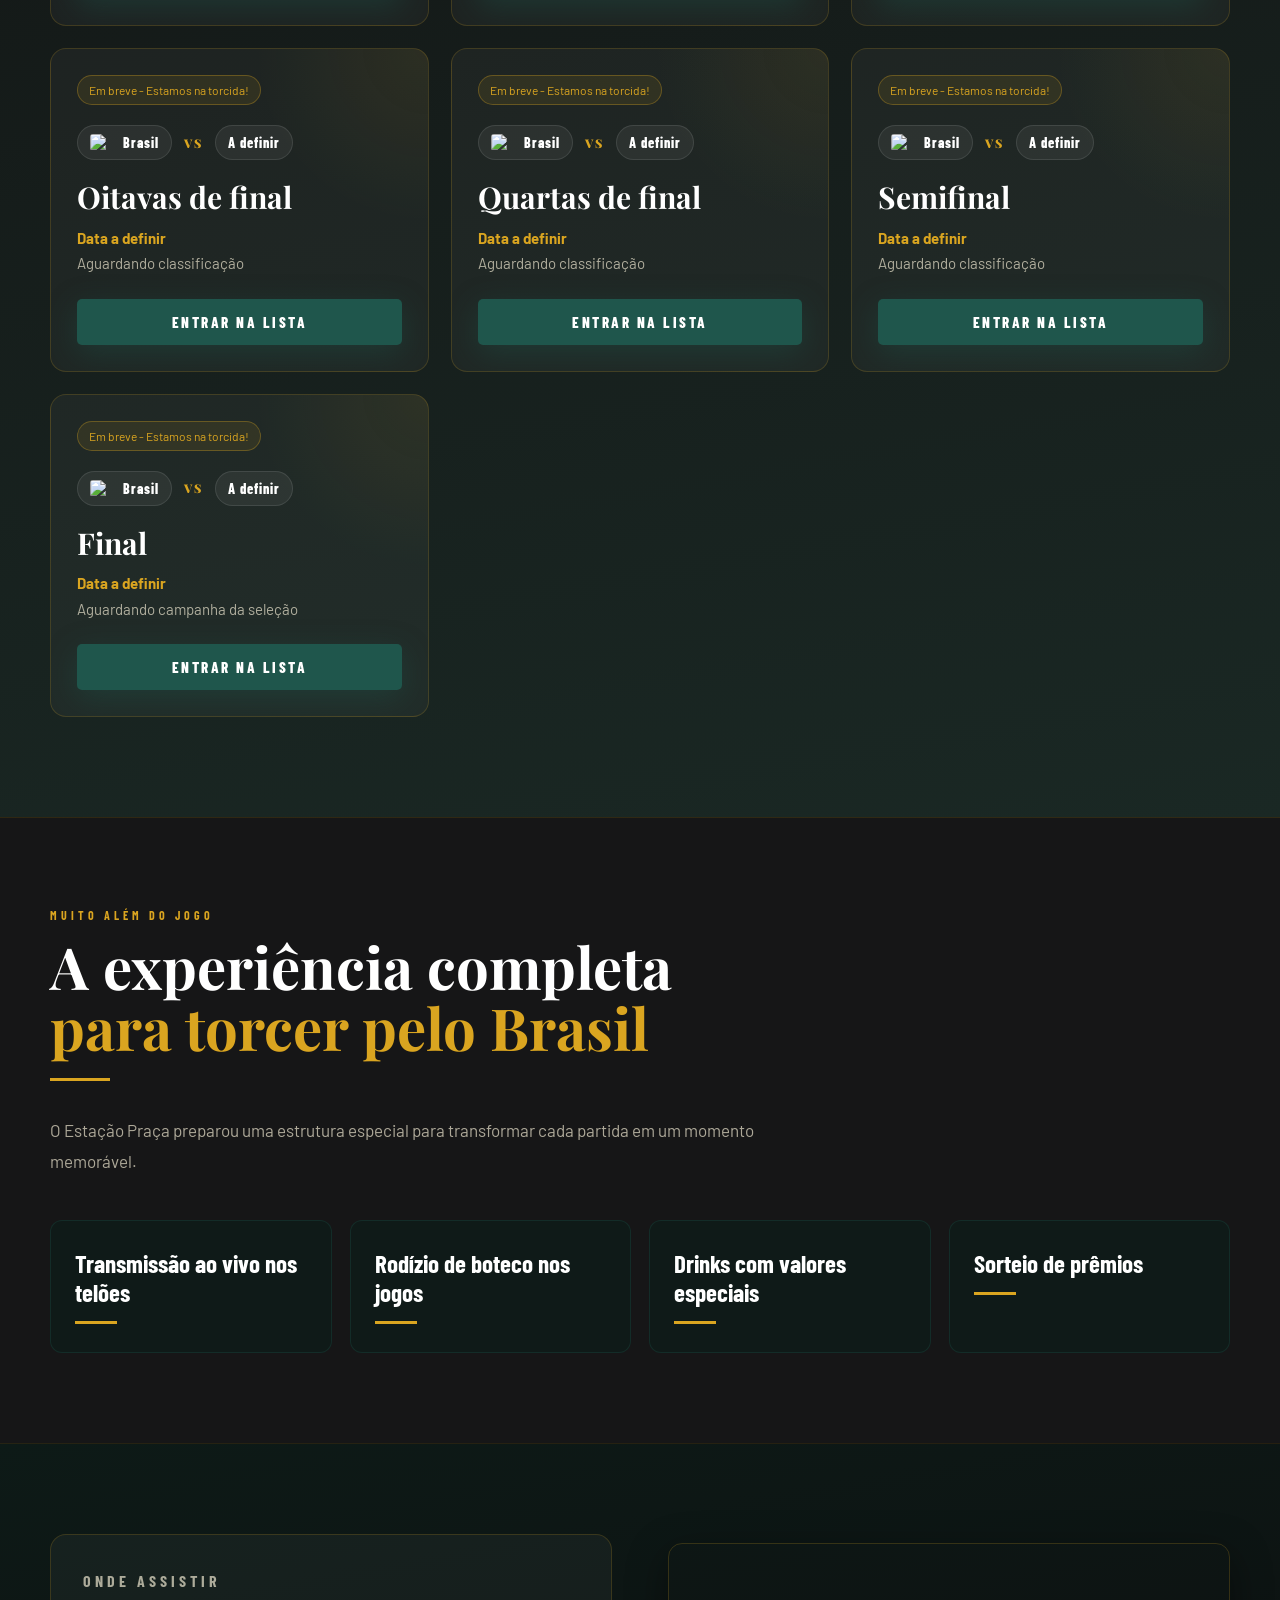
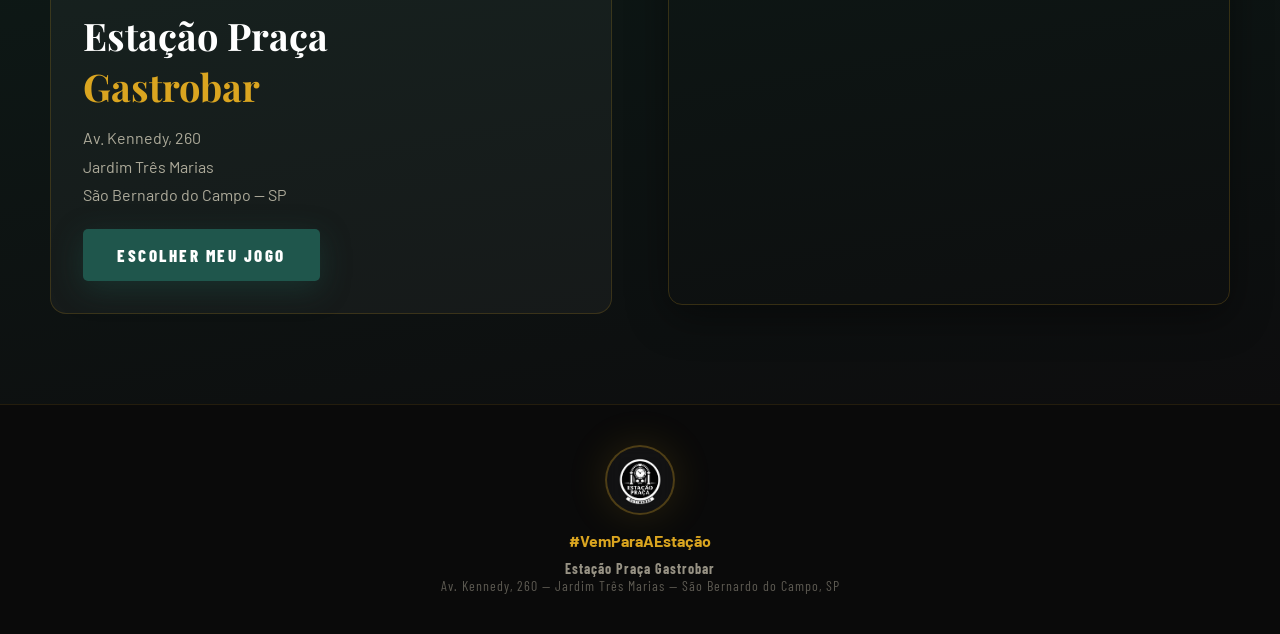
==== commit 6e106bd0: "Update index.html" ====
--- a/index.html
+++ b/index.html
@@ -619,6 +619,75 @@
     font-size: 27px;
   }
 }
+
+.hero-offer {
+  display: flex;
+  align-items: center;
+  gap: 22px;
+
+  margin: 14px 0 30px;
+  padding: 18px 24px;
+
+  background: rgba(0,0,0,.24);
+  border: 1px solid rgba(218,165,32,.18);
+  border-radius: 14px;
+
+  backdrop-filter: blur(8px);
+
+  max-width: 640px;
+}
+
+.offer-price {
+  min-width: 170px;
+
+  font-family: 'Playfair Display', serif;
+  font-size: 44px;
+  font-weight: 900;
+  line-height: 1;
+
+  color: var(--dourado);
+}
+
+.offer-info {
+  flex: 1;
+}
+
+.offer-info strong {
+  display: block;
+
+  font-family: 'Barlow Condensed', sans-serif;
+  font-size: 15px;
+
+  letter-spacing: 1px;
+  text-transform: uppercase;
+
+  color: #fff;
+
+  margin-bottom: 6px;
+}
+
+.offer-info span {
+  color: rgba(245,237,214,.72);
+
+  font-size: 14px;
+  line-height: 1.65;
+}
+
+@media (max-width: 620px) {
+
+  .hero-offer {
+    flex-direction: column;
+    align-items: flex-start;
+    gap: 16px;
+  }
+
+  .offer-price {
+    min-width: auto;
+    font-size: 52px;
+  }
+
+}
+
 </style>
 </head>
 
@@ -663,6 +732,20 @@
         <p class="panel-text">
           Selecione o jogo que deseja assistir e garanta sua reserva para viver esse momento com o Estação Praça.
         </p>
+
+        <div class="hero-offer">
+        <div class="offer-price">
+          R$99,90
+        </div>
+
+        <div class="offer-info">
+          <strong>Ingresso com rodízio incluso</strong>
+          <span>
+            O ingresso dá direito ao rodízio de boteco,
+            participação nos sorteios e valores especiais nos drinks.
+          </span>
+        </div>
+      </div>
 
         <div class="panel-list">
           <div class="panel-item">
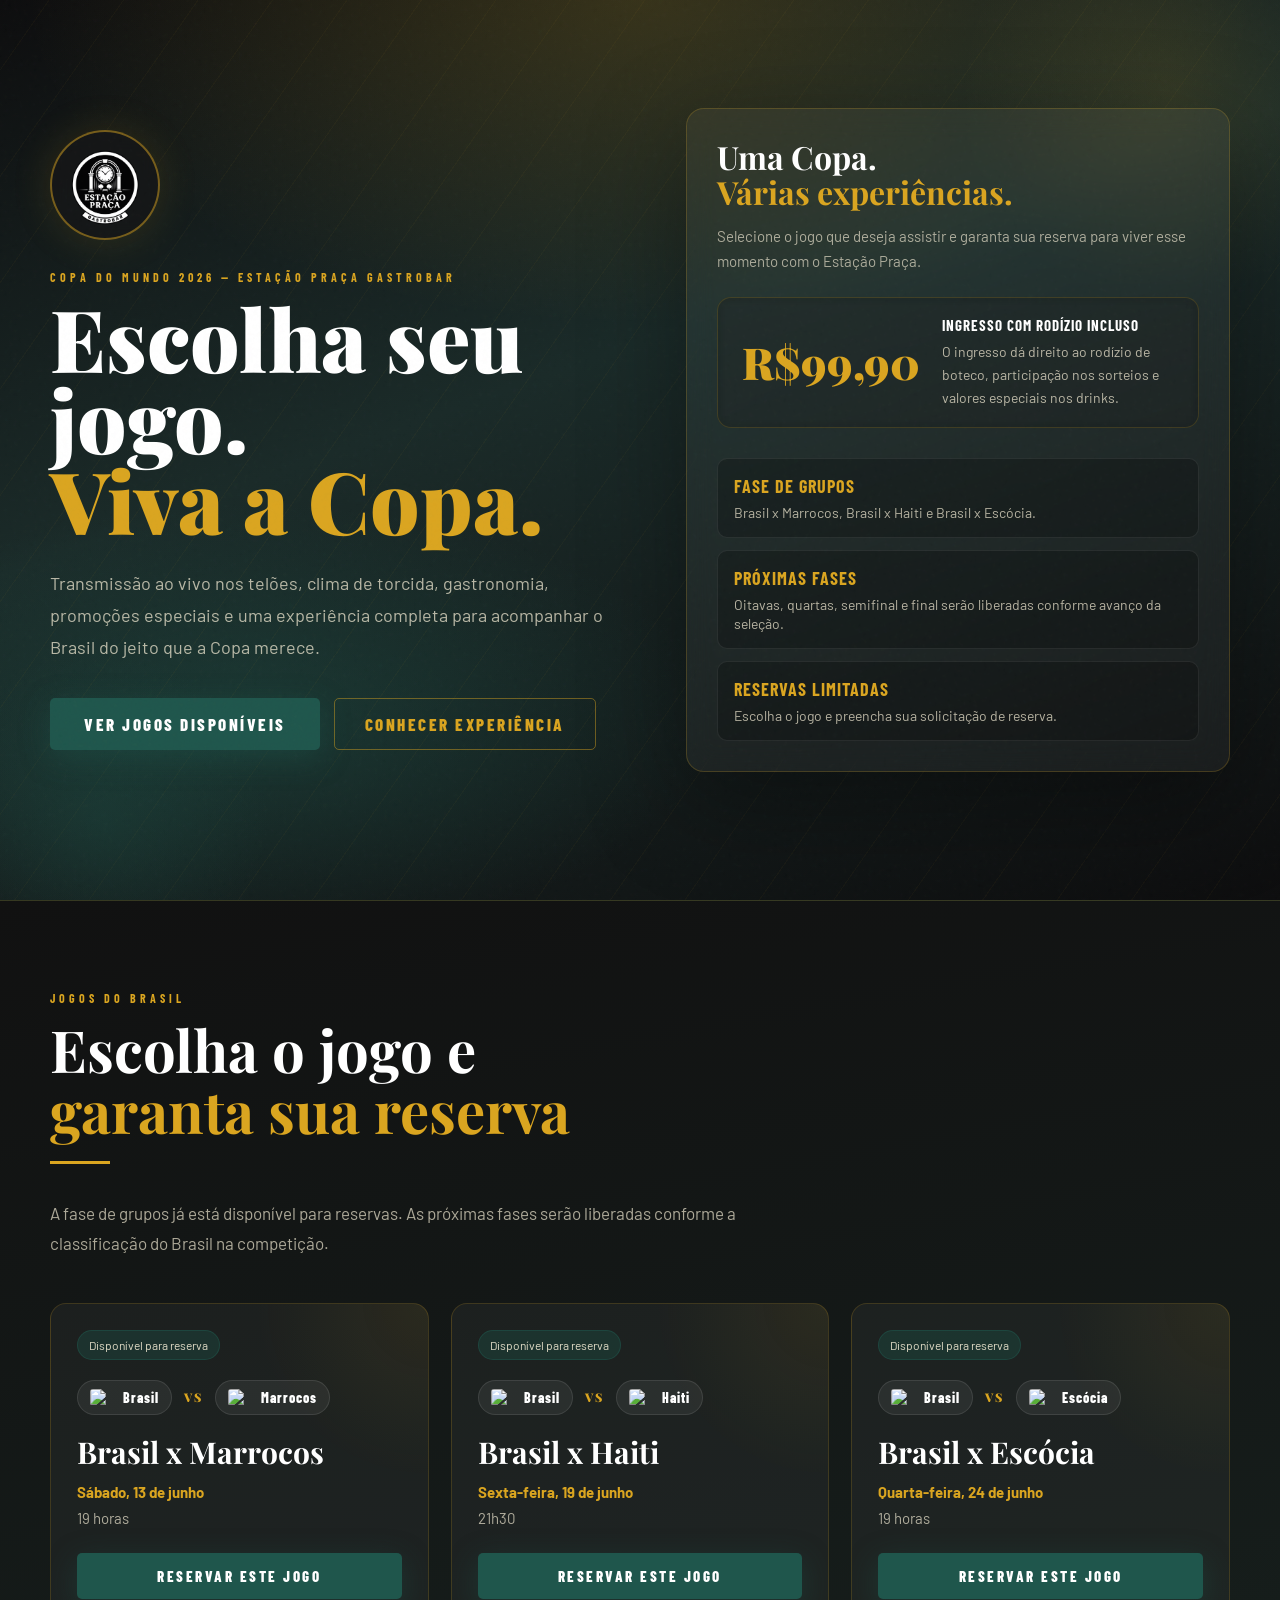
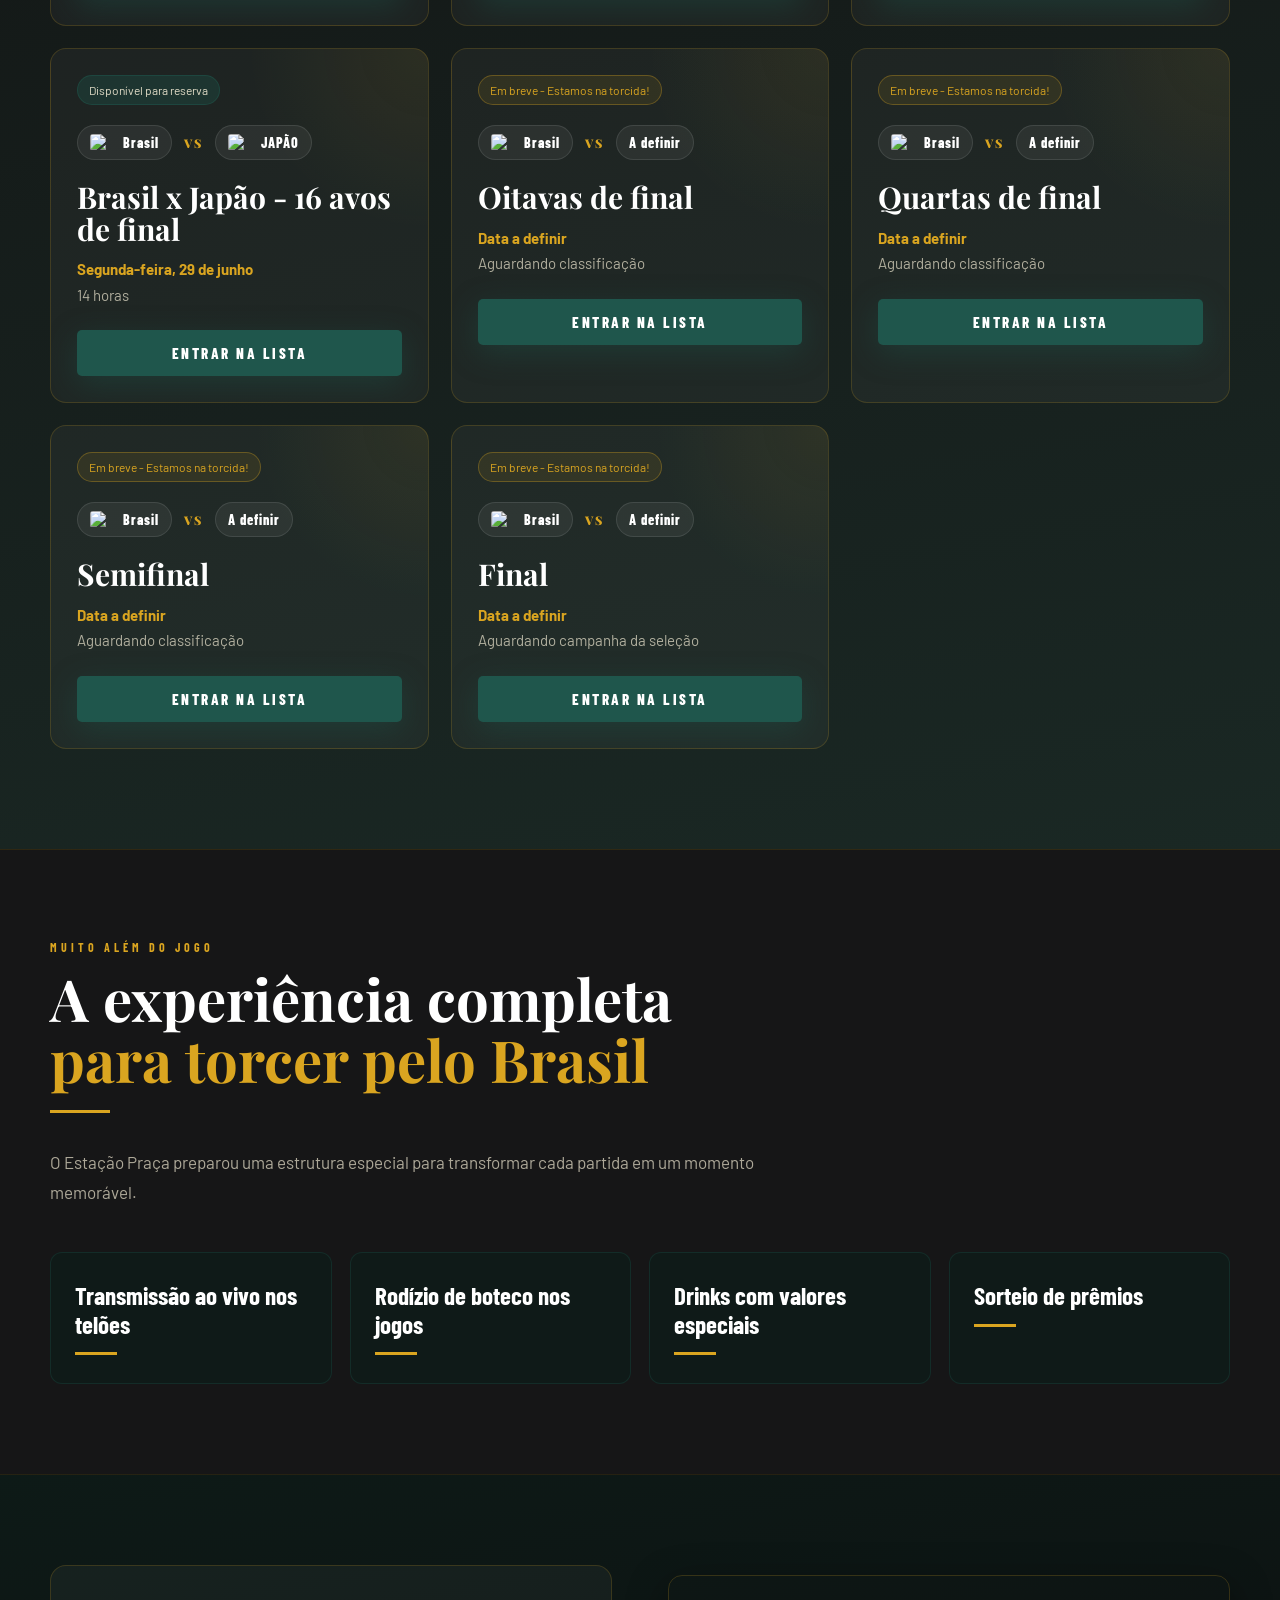
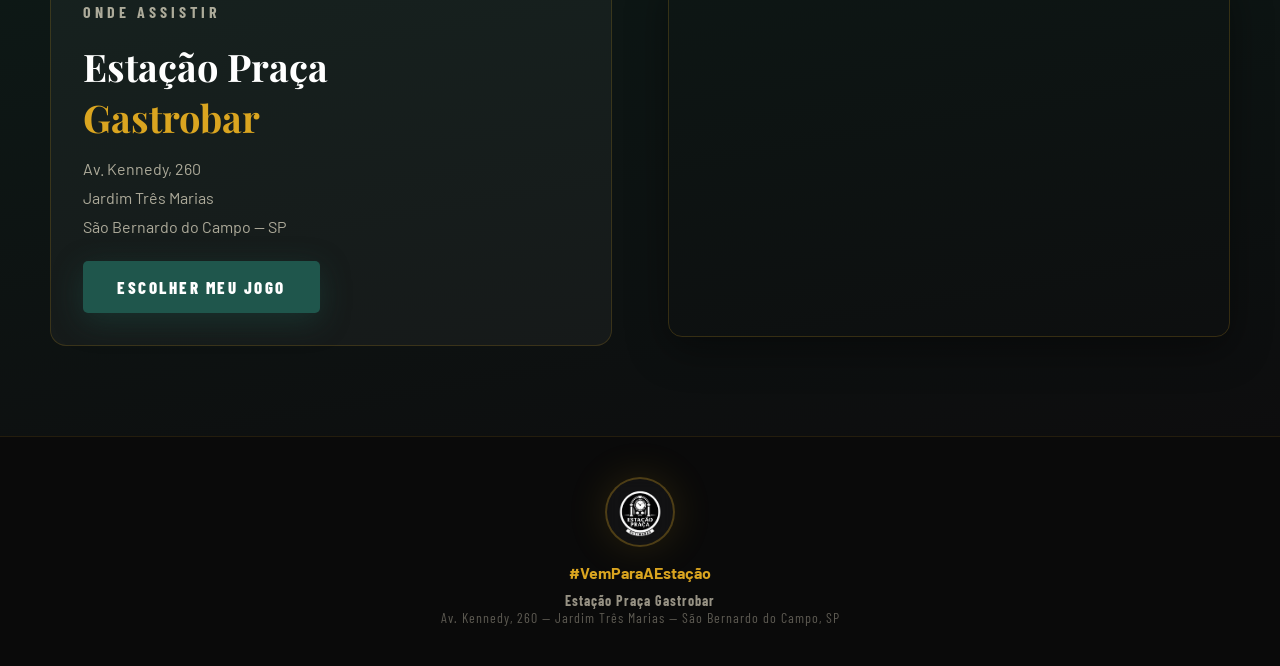
==== commit cc3fc6a3: "Add files via upload" ====
--- a/index.html
+++ b/index.html
@@ -1,1010 +1,1098 @@
-<!DOCTYPE html>
-<html lang="pt-BR">
-<head>
-<meta charset="UTF-8">
-<meta name="viewport" content="width=device-width, initial-scale=1.0">
-
-<title>Copa do Mundo no Estação Praça Gastrobar</title>
-
-<link href="https://fonts.googleapis.com/css2?family=Playfair+Display:wght@700;900&family=Barlow+Condensed:wght@400;600;700;800&family=Barlow:wght@400;500;600&display=swap" rel="stylesheet">
-
-<style>
-:root {
-  --verde: #1F564C;
-  --preto: #161617;
-  --dourado: #DAA520;
-  --creme: #F5EDD6;
-  --verde-claro: #2a7a6c;
-  --amarelo-brasil: #FFDF00;
-}
-
-* {
-  margin: 0;
-  padding: 0;
-  box-sizing: border-box;
-}
-
-html { scroll-behavior: smooth; }
-
-body {
-  background: var(--preto);
-  color: var(--creme);
-  font-family: 'Barlow', sans-serif;
-  overflow-x: hidden;
-}
-
-body::before {
-  content: '';
-  position: fixed;
-  inset: 0;
-  background-image: url("data:image/svg+xml,%3Csvg viewBox='0 0 200 200' xmlns='http://www.w3.org/2000/svg'%3E%3Cfilter id='n'%3E%3CfeTurbulence type='fractalNoise' baseFrequency='0.9' numOctaves='4' stitchTiles='stitch'/%3E%3C/filter%3E%3Crect width='100%25' height='100%25' filter='url(%23n)' opacity='0.04'/%3E%3C/svg%3E");
-  pointer-events: none;
-  z-index: 9999;
-  opacity: .5;
-}
-
-.hero {
-  min-height: 100vh;
-  position: relative;
-  display: flex;
-  align-items: center;
-  padding: 70px 20px 90px;
-  overflow: hidden;
-}
-
-.hero-bg {
-  position: absolute;
-  inset: 0;
-  background:
-    radial-gradient(ellipse 80% 60% at 50% 0%, rgba(218,165,32,.18) 0%, transparent 60%),
-    radial-gradient(ellipse 60% 40% at 20% 80%, rgba(31,86,76,.42) 0%, transparent 60%),
-    linear-gradient(160deg, #0d0d0e 0%, #1a2a28 42%, #0d0d0e 100%);
-}
-
-.hero-bg::after {
-  content: '';
-  position: absolute;
-  inset: 0;
-  background: repeating-linear-gradient(
-    -55deg,
-    transparent,
-    transparent 60px,
-    rgba(218,165,32,.035) 60px,
-    rgba(218,165,32,.035) 61px
-  );
-}
-
-.ball {
-  position: absolute;
-  border-radius: 50%;
-  pointer-events: none;
-}
-
-.ball-1 {
-  width: 420px;
-  height: 420px;
-  top: -120px;
-  right: -100px;
-  background: radial-gradient(circle, rgba(218,165,32,.12) 0%, transparent 70%);
-  animation: pulse 6s ease-in-out infinite;
-}
-
-.ball-2 {
-  width: 340px;
-  height: 340px;
-  bottom: -90px;
-  left: -70px;
-  background: radial-gradient(circle, rgba(31,86,76,.28) 0%, transparent 70%);
-  animation: pulse 8s ease-in-out infinite reverse;
-}
-
-@keyframes pulse {
-  0%, 100% { transform: scale(1); opacity: 1; }
-  50% { transform: scale(1.14); opacity: .7; }
-}
-
-.container {
-  width: 100%;
-  max-width: 1180px;
-  margin: 0 auto;
-  position: relative;
-  z-index: 2;
-}
-
-.hero-grid {
-  display: grid;
-  grid-template-columns: 1fr .95fr;
-  gap: 64px;
-  align-items: center;
-}
-
-.logo-circle {
-  width: 110px;
-  height: 110px;
-  border-radius: 50%;
-  border: 2px solid rgba(218,165,32,.5);
-  background: rgba(22,22,23,.7);
-  backdrop-filter: blur(10px);
-  display: flex;
-  align-items: center;
-  justify-content: center;
-  margin-bottom: 30px;
-  box-shadow: 0 0 40px rgba(218,165,32,.15);
-}
-
-.logo-img {
-  width: 80px;
-  height: 80px;
-  object-fit: contain;
-}
-
-.section-label {
-  font-family: 'Barlow Condensed', sans-serif;
-  font-size: 12px;
-  font-weight: 700;
-  letter-spacing: 4px;
-  text-transform: uppercase;
-  color: var(--dourado);
-  margin-bottom: 14px;
-}
-
-.hero-title {
-  font-family: 'Playfair Display', serif;
-  font-size: clamp(44px, 7vw, 86px);
-  font-weight: 900;
-  line-height: .94;
-  color: #fff;
-  max-width: 760px;
-}
-
-.hero-title span {
-  display: block;
-  color: var(--dourado);
-}
-
-.hero-text {
-  max-width: 640px;
-  color: rgba(245,237,214,.72);
-  font-size: 18px;
-  line-height: 1.8;
-  margin: 26px 0 34px;
-}
-
-.hero-actions {
-  display: flex;
-  flex-wrap: wrap;
-  gap: 14px;
-}
-
-.cta-btn {
-  display: inline-block;
-  background: var(--verde);
-  color: #fff;
-  font-family: 'Barlow Condensed', sans-serif;
-  font-weight: 800;
-  font-size: 17px;
-  letter-spacing: 2.5px;
-  text-transform: uppercase;
-  padding: 16px 34px;
-  border-radius: 5px;
-  text-decoration: none;
-  transition: background .2s, transform .2s, box-shadow .2s;
-  box-shadow: 0 8px 30px rgba(31,86,76,.4);
-}
-
-.cta-btn:hover {
-  background: var(--verde-claro);
-  transform: translateY(-2px);
-  box-shadow: 0 12px 40px rgba(31,86,76,.5);
-}
-
-.secondary-btn {
-  display: inline-block;
-  background: transparent;
-  color: var(--dourado);
-  border: 1px solid rgba(218,165,32,.45);
-  font-family: 'Barlow Condensed', sans-serif;
-  font-weight: 800;
-  font-size: 17px;
-  letter-spacing: 2.5px;
-  text-transform: uppercase;
-  padding: 15px 30px;
-  border-radius: 5px;
-  text-decoration: none;
-  transition: background .2s, transform .2s;
-}
-
-.secondary-btn:hover {
-  background: rgba(218,165,32,.10);
-  transform: translateY(-2px);
-}
-
-.hero-panel {
-  background: rgba(255,255,255,.045);
-  border: 1px solid rgba(218,165,32,.22);
-  border-radius: 18px;
-  padding: 30px;
-  backdrop-filter: blur(14px);
-  box-shadow: 0 30px 100px rgba(0,0,0,.35);
-}
-
-.panel-title {
-  font-family: 'Playfair Display', serif;
-  font-size: 32px;
-  color: #fff;
-  line-height: 1.1;
-  margin-bottom: 14px;
-}
-
-.panel-title em {
-  font-style: normal;
-  color: var(--dourado);
-}
-
-.panel-text {
-  color: rgba(245,237,214,.65);
-  font-size: 15px;
-  line-height: 1.7;
-  margin-bottom: 22px;
-}
-
-.panel-list {
-  display: grid;
-  gap: 12px;
-}
-
-.panel-item {
-  background: rgba(0,0,0,.24);
-  border: 1px solid rgba(255,255,255,.08);
-  border-radius: 10px;
-  padding: 16px;
-}
-
-.panel-item strong {
-  display: block;
-  color: var(--dourado);
-  font-family: 'Barlow Condensed', sans-serif;
-  font-size: 18px;
-  letter-spacing: 1px;
-  text-transform: uppercase;
-  margin-bottom: 5px;
-}
-
-.panel-item span {
-  color: rgba(245,237,214,.72);
-  font-size: 14px;
-}
-
-.games-section {
-  padding: 90px 20px 100px;
-  background: linear-gradient(170deg, #111 0%, #1a2824 100%);
-  border-top: 1px solid rgba(218,165,32,.15);
-  border-bottom: 1px solid rgba(218,165,32,.15);
-}
-
-.section-title {
-  font-family: 'Playfair Display', serif;
-  font-size: clamp(34px, 5vw, 58px);
-  color: #fff;
-  line-height: 1.05;
-  margin-bottom: 20px;
-}
-
-.section-title em {
-  font-style: normal;
-  color: var(--dourado);
-}
-
-.section-description {
-  max-width: 720px;
-  color: rgba(245,237,214,.68);
-  font-size: 17px;
-  line-height: 1.8;
-  margin-bottom: 44px;
-}
-
-.divider {
-  width: 60px;
-  height: 3px;
-  background: var(--dourado);
-  margin-bottom: 34px;
-}
-
-.games-grid {
-  display: grid;
-  grid-template-columns: repeat(3, 1fr);
-  gap: 22px;
-}
-
-.game-card {
-  background:
-    radial-gradient(circle at top right, rgba(218,165,32,.08), transparent 35%),
-    rgba(255,255,255,.04);
-  border: 1px solid rgba(218,165,32,.18);
-  border-radius: 16px;
-  padding: 26px;
-  position: relative;
-  overflow: hidden;
-  transition: transform .25s, border-color .25s, background .25s;
-}
-
-.game-card:hover {
-  transform: translateY(-5px);
-  border-color: rgba(218,165,32,.55);
-  background:
-    radial-gradient(circle at top right, rgba(218,165,32,.12), transparent 35%),
-    rgba(255,255,255,.06);
-}
-
-.game-status {
-  display: inline-flex;
-  align-items: center;
-  gap: 7px;
-  background: rgba(31,86,76,.35);
-  border: 1px solid rgba(31,86,76,.55);
-  color: rgba(245,237,214,.9);
-  border-radius: 999px;
-  padding: 7px 11px;
-  font-size: 12px;
-  margin-bottom: 20px;
-}
-
-.game-status.future {
-  background: rgba(218,165,32,.10);
-  border-color: rgba(218,165,32,.32);
-  color: var(--dourado);
-}
-
-.game-status.locked {
-  background: rgba(255,255,255,.06);
-  border-color: rgba(255,255,255,.10);
-  color: rgba(245,237,214,.5);
-}
-
-.flags-row {
-  display: flex;
-  align-items: center;
-  gap: 12px;
-  margin-bottom: 22px;
-}
-
-.flag-pill {
-  display: flex;
-  align-items: center;
-  gap: 8px;
-  background: rgba(255,255,255,.06);
-  border: 1px solid rgba(255,255,255,.1);
-  border-radius: 999px;
-  padding: 8px 12px;
-  font-family: 'Barlow Condensed', sans-serif;
-  color: #fff;
-  font-size: 14px;
-  font-weight: 800;
-  letter-spacing: 1px;
-}
-
-.flag-img {
-  width: 25px;
-  height: 17px;
-  object-fit: cover;
-  border-radius: 3px;
-}
-
-.vs-badge {
-  font-family: 'Playfair Display', serif;
-  color: var(--dourado);
-  font-size: 12px;
-  font-weight: 900;
-  letter-spacing: 2px;
-}
-
-.game-card h3 {
-  font-family: 'Playfair Display', serif;
-  color: #fff;
-  font-size: 30px;
-  line-height: 1.05;
-  margin-bottom: 12px;
-}
-
-.game-info {
-  color: rgba(245,237,214,.68);
-  font-size: 15px;
-  line-height: 1.7;
-  margin-bottom: 22px;
-}
-
-.game-info strong {
-  color: var(--dourado);
-}
-
-.game-card .cta-btn {
-  width: 100%;
-  text-align: center;
-  padding: 14px 18px;
-  font-size: 15px;
-}
-
-.disabled-btn {
-  width: 100%;
-  display: inline-block;
-  text-align: center;
-  background: rgba(255,255,255,.06);
-  color: rgba(245,237,214,.38);
-  border: 1px solid rgba(255,255,255,.10);
-  font-family: 'Barlow Condensed', sans-serif;
-  font-weight: 800;
-  font-size: 15px;
-  letter-spacing: 2px;
-  text-transform: uppercase;
-  padding: 14px 18px;
-  border-radius: 5px;
-  cursor: not-allowed;
-}
-
-.experience-section {
-  padding: 90px 20px;
-  background: var(--preto);
-}
-
-.experience-grid {
-  display: grid;
-  grid-template-columns: repeat(4, 1fr);
-  gap: 18px;
-  margin-top: 42px;
-}
-
-.exp-card {
-  background: #0f1a18;
-  border: 1px solid rgba(31,86,76,.3);
-  border-radius: 12px;
-  padding: 28px 24px;
-  transition: transform .2s, border-color .2s;
-}
-
-.exp-card:hover {
-  transform: translateY(-4px);
-  border-color: rgba(218,165,32,.45);
-}
-
-.exp-card strong {
-  display: block;
-  font-family: 'Barlow Condensed', sans-serif;
-  color: #fff;
-  font-size: 25px;
-  line-height: 1.15;
-  margin-bottom: 14px;
-}
-
-.exp-line {
-  width: 42px;
-  height: 3px;
-  background: var(--dourado);
-}
-
-.location-section {
-  background: linear-gradient(170deg, #0d1a17 0%, #0d0d0e 100%);
-  padding: 90px 20px;
-  border-top: 1px solid rgba(218,165,32,.12);
-}
-
-.location-grid {
-  display: grid;
-  grid-template-columns: 1fr 1fr;
-  gap: 56px;
-  align-items: center;
-}
-
-.location-card {
-  background: rgba(255,255,255,.04);
-  border: 1px solid rgba(218,165,32,.18);
-  border-radius: 16px;
-  padding: 32px;
-}
-
-.location-card h2 {
-  font-family: 'Playfair Display', serif;
-  font-size: 38px;
-  color: #fff;
-  margin-bottom: 12px;
-}
-
-.location-card h2 em {
-  color: var(--dourado);
-  font-style: normal;
-}
-
-.location-card p {
-  color: rgba(245,237,214,.68);
-  font-size: 16px;
-  line-height: 1.8;
-}
-
-.location-map {
-  border-radius: 14px;
-  overflow: hidden;
-  border: 1px solid rgba(218,165,32,.2);
-  box-shadow: 0 12px 40px rgba(0,0,0,.4);
-  line-height: 0;
-}
-
-.location-map iframe {
-  width: 100%;
-  height: 360px;
-  border: 0;
-  display: block;
-}
-
-footer {
-  background: #0a0a0a;
-  border-top: 1px solid rgba(218,165,32,.12);
-  padding: 40px 20px;
-  text-align: center;
-}
-
-footer .logo-circle {
-  width: 70px;
-  height: 70px;
-  margin: 0 auto 16px;
-  border-color: rgba(218,165,32,.3);
-}
-
-footer .logo-img {
-  width: 50px;
-  height: 50px;
-}
-
-footer p {
-  font-family: 'Barlow Condensed', sans-serif;
-  font-size: 14px;
-  letter-spacing: 1px;
-  color: rgba(245,237,214,.35);
-}
-
-footer strong {
-  color: rgba(245,237,214,.6);
-}
-
-footer .hashtag {
-  color: var(--dourado);
-  font-size: 16px;
-  font-weight: 700;
-  margin: 10px 0;
-  display: block;
-}
-
-@media (max-width: 980px) {
-  .hero-grid,
-  .location-grid {
-    grid-template-columns: 1fr;
-    gap: 44px;
-  }
-
-  .games-grid {
-    grid-template-columns: repeat(2, 1fr);
-  }
-
-  .experience-grid {
-    grid-template-columns: repeat(2, 1fr);
-  }
-}
-
-@media (max-width: 620px) {
-  .hero {
-    padding-top: 50px;
-  }
-
-  .games-grid,
-  .experience-grid {
-    grid-template-columns: 1fr;
-  }
-
-  .logo-circle {
-    margin-left: auto;
-    margin-right: auto;
-  }
-
-  .hero-left {
-    text-align: center;
-  }
-
-  .hero-actions {
-    justify-content: center;
-  }
-
-  .flags-row {
-    flex-wrap: wrap;
-  }
-
-  .game-card h3 {
-    font-size: 27px;
-  }
-}
-
-.hero-offer {
-  display: flex;
-  align-items: center;
-  gap: 22px;
-
-  margin: 14px 0 30px;
-  padding: 18px 24px;
-
-  background: rgba(0,0,0,.24);
-  border: 1px solid rgba(218,165,32,.18);
-  border-radius: 14px;
-
-  backdrop-filter: blur(8px);
-
-  max-width: 640px;
-}
-
-.offer-price {
-  min-width: 170px;
-
-  font-family: 'Playfair Display', serif;
-  font-size: 44px;
-  font-weight: 900;
-  line-height: 1;
-
-  color: var(--dourado);
-}
-
-.offer-info {
-  flex: 1;
-}
-
-.offer-info strong {
-  display: block;
-
-  font-family: 'Barlow Condensed', sans-serif;
-  font-size: 15px;
-
-  letter-spacing: 1px;
-  text-transform: uppercase;
-
-  color: #fff;
-
-  margin-bottom: 6px;
-}
-
-.offer-info span {
-  color: rgba(245,237,214,.72);
-
-  font-size: 14px;
-  line-height: 1.65;
-}
-
-@media (max-width: 620px) {
-
-  .hero-offer {
-    flex-direction: column;
-    align-items: flex-start;
-    gap: 16px;
-  }
-
-  .offer-price {
-    min-width: auto;
-    font-size: 52px;
-  }
-
-}
-
-</style>
-</head>
-
-<body>
-
-<section class="hero">
-  <div class="hero-bg"></div>
-  <div class="ball ball-1"></div>
-  <div class="ball ball-2"></div>
-
-  <div class="container">
-    <div class="hero-grid">
-
-      <div class="hero-left">
-        <div class="logo-circle">
-          <img src="imagens/logo_padrao.png" alt="Estação Praça Gastrobar" class="logo-img">
-        </div>
-
-        <p class="section-label">Copa do Mundo 2026 — Estação Praça Gastrobar</p>
-
-        <h1 class="hero-title">
-          Escolha seu jogo.<br>
-          <span>Viva a Copa.</span>
-        </h1>
-
-        <p class="hero-text">
-          Transmissão ao vivo nos telões, clima de torcida, gastronomia, promoções especiais e uma experiência completa para acompanhar o Brasil do jeito que a Copa merece.
-        </p>
-
-        <div class="hero-actions">
-          <a href="#jogos" class="cta-btn">Ver jogos disponíveis</a>
-          <a href="#experiencia" class="secondary-btn">Conhecer experiência</a>
-        </div>
-      </div>
-
-      <div class="hero-panel">
-        <h2 class="panel-title">
-          Uma Copa.<br>
-          <em>Várias experiências.</em>
-        </h2>
-
-        <p class="panel-text">
-          Selecione o jogo que deseja assistir e garanta sua reserva para viver esse momento com o Estação Praça.
-        </p>
-
-        <div class="hero-offer">
-        <div class="offer-price">
-          R$99,90
-        </div>
-
-        <div class="offer-info">
-          <strong>Ingresso com rodízio incluso</strong>
-          <span>
-            O ingresso dá direito ao rodízio de boteco,
-            participação nos sorteios e valores especiais nos drinks.
-          </span>
-        </div>
-      </div>
-
-        <div class="panel-list">
-          <div class="panel-item">
-            <strong>Fase de grupos</strong>
-            <span>Brasil x Marrocos, Brasil x Haiti e Brasil x Escócia.</span>
-          </div>
-
-          <div class="panel-item">
-            <strong>Próximas fases</strong>
-            <span>Oitavas, quartas, semifinal e final serão liberadas conforme avanço da seleção.</span>
-          </div>
-
-          <div class="panel-item">
-            <strong>Reservas limitadas</strong>
-            <span>Escolha o jogo e preencha sua solicitação de reserva.</span>
-          </div>
-        </div>
-      </div>
-
-    </div>
-  </div>
-</section>
-
-<section class="games-section" id="jogos">
-  <div class="container">
-    <p class="section-label">Jogos do Brasil</p>
-
-    <h2 class="section-title">
-      Escolha o jogo e<br>
-      <em>garanta sua reserva</em>
-    </h2>
-
-    <div class="divider"></div>
-
-    <p class="section-description">
-      A fase de grupos já está disponível para reservas. As próximas fases serão liberadas conforme a classificação do Brasil na competição.
-    </p>
-
-    <div class="games-grid">
-
-      <article class="game-card">
-        <span class="game-status">Disponível para reserva</span>
-
-        <div class="flags-row">
-          <div class="flag-pill"><img src="https://flagcdn.com/br.svg" alt="Brasil" class="flag-img"> Brasil</div>
-          <span class="vs-badge">VS</span>
-          <div class="flag-pill"><img src="https://flagcdn.com/ma.svg" alt="Marrocos" class="flag-img"> Marrocos</div>
-        </div>
-
-        <h3>Brasil x Marrocos</h3>
-
-        <p class="game-info">
-          <strong>Sábado, 13 de junho</strong><br>
-          19 horas
-        </p>
-
-        <a href="brasil-marrocos.html" class="cta-btn">Reservar este jogo</a>
-      </article>
-
-      <article class="game-card">
-        <span class="game-status">Disponível para reserva</span>
-
-        <div class="flags-row">
-          <div class="flag-pill"><img src="https://flagcdn.com/br.svg" alt="Brasil" class="flag-img"> Brasil</div>
-          <span class="vs-badge">VS</span>
-          <div class="flag-pill"><img src="https://flagcdn.com/ht.svg" alt="Haiti" class="flag-img"> Haiti</div>
-        </div>
-
-        <h3>Brasil x Haiti</h3>
-
-        <p class="game-info">
-          <strong>Sexta-feira, 19 de junho</strong><br>
-          21h30
-        </p>
-
-        <a href="brasil-haiti.html" class="cta-btn">Reservar este jogo</a>
-      </article>
-
-      <article class="game-card">
-        <span class="game-status">Disponível para reserva</span>
-
-        <div class="flags-row">
-          <div class="flag-pill"><img src="https://flagcdn.com/br.svg" alt="Brasil" class="flag-img"> Brasil</div>
-          <span class="vs-badge">VS</span>
-          <div class="flag-pill"><img src="https://flagcdn.com/gb-sct.svg" alt="Escócia" class="flag-img"> Escócia</div>
-        </div>
-
-        <h3>Brasil x Escócia</h3>
-
-        <p class="game-info">
-          <strong>Quarta-feira, 24 de junho</strong><br>
-          19 horas
-        </p>
-
-        <a href="brasil-escocia.html" class="cta-btn">Reservar este jogo</a>
-      </article>
-
-      <article class="game-card">
-        <span class="game-status future">Em breve - Estamos na torcida!</span>
-
-        <div class="flags-row">
-          <div class="flag-pill"><img src="https://flagcdn.com/br.svg" alt="Brasil" class="flag-img"> Brasil</div>
-          <span class="vs-badge">VS</span>
-          <div class="flag-pill">A definir</div>
-        </div>
-
-        <h3>Oitavas de final</h3>
-
-        <p class="game-info">
-          <strong>Data a definir</strong><br>
-          Aguardando classificação
-        </p>
-
-        <a href="oitavas.html" class="cta-btn">Entrar na lista</a>
-      </article>
-
-      <article class="game-card">
-        <span class="game-status future">Em breve - Estamos na torcida!</span>
-
-        <div class="flags-row">
-          <div class="flag-pill"><img src="https://flagcdn.com/br.svg" alt="Brasil" class="flag-img"> Brasil</div>
-          <span class="vs-badge">VS</span>
-          <div class="flag-pill">A definir</div>
-        </div>
-
-        <h3>Quartas de final</h3>
-
-        <p class="game-info">
-          <strong>Data a definir</strong><br>
-          Aguardando classificação
-        </p>
-
-        <a href="quartas.html" class="cta-btn">Entrar na lista</a>
-      </article>
-
-      <article class="game-card">
-        <span class="game-status future">Em breve - Estamos na torcida!</span>
-
-        <div class="flags-row">
-          <div class="flag-pill"><img src="https://flagcdn.com/br.svg" alt="Brasil" class="flag-img"> Brasil</div>
-          <span class="vs-badge">VS</span>
-          <div class="flag-pill">A definir</div>
-        </div>
-
-        <h3>Semifinal</h3>
-
-        <p class="game-info">
-          <strong>Data a definir</strong><br>
-          Aguardando classificação
-        </p>
-
-        <a href="semi.html" class="cta-btn">Entrar na lista</a>
-      </article>
-
-      <article class="game-card">
-        <span class="game-status future">Em breve - Estamos na torcida!</span>
-
-        <div class="flags-row">
-          <div class="flag-pill"><img src="https://flagcdn.com/br.svg" alt="Brasil" class="flag-img"> Brasil</div>
-          <span class="vs-badge">VS</span>
-          <div class="flag-pill">A definir</div>
-        </div>
-
-        <h3>Final</h3>
-
-        <p class="game-info">
-          <strong>Data a definir</strong><br>
-          Aguardando campanha da seleção
-        </p>
-
-        <a href="final.html" class="cta-btn">Entrar na lista</a>
-      </article>
-
-    </div>
-  </div>
-</section>
-
-<section class="experience-section" id="experiencia">
-  <div class="container">
-    <p class="section-label">Muito além do jogo</p>
-
-    <h2 class="section-title">
-      A experiência completa<br>
-      <em>para torcer pelo Brasil</em>
-    </h2>
-
-    <div class="divider"></div>
-
-    <p class="section-description">
-      O Estação Praça preparou uma estrutura especial para transformar cada partida em um momento memorável.
-    </p>
-
-    <div class="experience-grid">
-      <div class="exp-card">
-        <strong>Transmissão ao vivo nos telões</strong>
-        <div class="exp-line"></div>
-      </div>
-
-      <div class="exp-card">
-        <strong>Rodízio de boteco nos jogos</strong>
-        <div class="exp-line"></div>
-      </div>
-
-      <div class="exp-card">
-        <strong>Drinks com valores especiais</strong>
-        <div class="exp-line"></div>
-      </div>
-
-      <div class="exp-card">
-        <strong>Sorteio de prêmios</strong>
-        <div class="exp-line"></div>
-      </div>
-    </div>
-  </div>
-</section>
-
-<section class="location-section">
-  <div class="container">
-    <div class="location-grid">
-
-      <div class="location-card">
-        <p class="section-label">Onde assistir</p>
-
-        <h2>Estação Praça<br><em>Gastrobar</em></h2>
-
-        <p>
-          Av. Kennedy, 260<br>
-          Jardim Três Marias<br>
-          São Bernardo do Campo — SP
-        </p>
-
-        <br>
-
-        <a href="#jogos" class="cta-btn">Escolher meu jogo</a>
-      </div>
-
-      <div class="location-map">
-        <iframe
-          src="https://www.google.com/maps/embed?pb=!1m18!1m12!1m3!1d3653.7001863784362!2d-46.56180982466602!3d-23.686677478713943!2m3!1f0!2f0!3f0!3m2!1i1024!2i768!4f13.1!3m3!1m2!1s0x94ce43baeb21239d%3A0x22912fda6e2c8373!2zRXN0YcOnw6NvIFByYcOnYQ!5e0!3m2!1sen!2sbr!4v1779795492224!5m2!1sen!2sbr"
-          allowfullscreen=""
-          loading="lazy"
-          referrerpolicy="no-referrer-when-downgrade"
-          title="Localização Estação Praça Gastrobar">
-        </iframe>
-      </div>
-
-    </div>
-  </div>
-</section>
-
-<footer>
-  <div class="logo-circle">
-    <img src="imagens/logo_padrao.png" alt="Estação Praça Gastrobar" class="logo-img">
-  </div>
-
-  <span class="hashtag">#VemParaAEstação</span>
-  <p><strong>Estação Praça Gastrobar</strong></p>
-  <p>Av. Kennedy, 260 — Jardim Três Marias — São Bernardo do Campo, SP</p>
-</footer>
-
-</body>
+<!DOCTYPE html>
+<html lang="pt-BR">
+<head>
+<meta charset="UTF-8">
+<meta name="viewport" content="width=device-width, initial-scale=1.0">
+
+<title>Copa do Mundo no Estação Praça Gastrobar</title>
+
+<link href="https://fonts.googleapis.com/css2?family=Playfair+Display:wght@700;900&family=Barlow+Condensed:wght@400;600;700;800&family=Barlow:wght@400;500;600&display=swap" rel="stylesheet">
+
+<style>
+:root {
+  --verde: #1F564C;
+  --preto: #161617;
+  --dourado: #DAA520;
+  --creme: #F5EDD6;
+  --verde-claro: #2a7a6c;
+  --amarelo-brasil: #FFDF00;
+}
+
+* {
+  margin: 0;
+  padding: 0;
+  box-sizing: border-box;
+}
+
+html { scroll-behavior: smooth; }
+
+body {
+  background: var(--preto);
+  color: var(--creme);
+  font-family: 'Barlow', sans-serif;
+  overflow-x: hidden;
+}
+
+body::before {
+  content: '';
+  position: fixed;
+  inset: 0;
+  background-image: url("data:image/svg+xml,%3Csvg viewBox='0 0 200 200' xmlns='http://www.w3.org/2000/svg'%3E%3Cfilter id='n'%3E%3CfeTurbulence type='fractalNoise' baseFrequency='0.9' numOctaves='4' stitchTiles='stitch'/%3E%3C/filter%3E%3Crect width='100%25' height='100%25' filter='url(%23n)' opacity='0.04'/%3E%3C/svg%3E");
+  pointer-events: none;
+  z-index: 9999;
+  opacity: .5;
+}
+
+.hero {
+  min-height: 100vh;
+  position: relative;
+  display: flex;
+  align-items: center;
+  padding: 70px 20px 90px;
+  overflow: hidden;
+}
+
+.hero-bg {
+  position: absolute;
+  inset: 0;
+  background:
+    radial-gradient(ellipse 80% 60% at 50% 0%, rgba(218,165,32,.18) 0%, transparent 60%),
+    radial-gradient(ellipse 60% 40% at 20% 80%, rgba(31,86,76,.42) 0%, transparent 60%),
+    linear-gradient(160deg, #0d0d0e 0%, #1a2a28 42%, #0d0d0e 100%);
+}
+
+.hero-bg::after {
+  content: '';
+  position: absolute;
+  inset: 0;
+  background: repeating-linear-gradient(
+    -55deg,
+    transparent,
+    transparent 60px,
+    rgba(218,165,32,.035) 60px,
+    rgba(218,165,32,.035) 61px
+  );
+}
+
+.ball {
+  position: absolute;
+  border-radius: 50%;
+  pointer-events: none;
+}
+
+.ball-1 {
+  width: 420px;
+  height: 420px;
+  top: -120px;
+  right: -100px;
+  background: radial-gradient(circle, rgba(218,165,32,.12) 0%, transparent 70%);
+  animation: pulse 6s ease-in-out infinite;
+}
+
+.ball-2 {
+  width: 340px;
+  height: 340px;
+  bottom: -90px;
+  left: -70px;
+  background: radial-gradient(circle, rgba(31,86,76,.28) 0%, transparent 70%);
+  animation: pulse 8s ease-in-out infinite reverse;
+}
+
+@keyframes pulse {
+  0%, 100% { transform: scale(1); opacity: 1; }
+  50% { transform: scale(1.14); opacity: .7; }
+}
+
+.container {
+  width: 100%;
+  max-width: 1180px;
+  margin: 0 auto;
+  position: relative;
+  z-index: 2;
+}
+
+.hero-grid {
+  display: grid;
+  grid-template-columns: 1fr .95fr;
+  gap: 64px;
+  align-items: center;
+}
+
+.logo-circle {
+  width: 110px;
+  height: 110px;
+  border-radius: 50%;
+  border: 2px solid rgba(218,165,32,.5);
+  background: rgba(22,22,23,.7);
+  backdrop-filter: blur(10px);
+  display: flex;
+  align-items: center;
+  justify-content: center;
+  margin-bottom: 30px;
+  box-shadow: 0 0 40px rgba(218,165,32,.15);
+}
+
+.logo-img {
+  width: 80px;
+  height: 80px;
+  object-fit: contain;
+}
+
+.section-label {
+  font-family: 'Barlow Condensed', sans-serif;
+  font-size: 12px;
+  font-weight: 700;
+  letter-spacing: 4px;
+  text-transform: uppercase;
+  color: var(--dourado);
+  margin-bottom: 14px;
+}
+
+.hero-title {
+  font-family: 'Playfair Display', serif;
+  font-size: clamp(44px, 7vw, 86px);
+  font-weight: 900;
+  line-height: .94;
+  color: #fff;
+  max-width: 760px;
+}
+
+.hero-title span {
+  display: block;
+  color: var(--dourado);
+}
+
+.hero-text {
+  max-width: 640px;
+  color: rgba(245,237,214,.72);
+  font-size: 18px;
+  line-height: 1.8;
+  margin: 26px 0 34px;
+}
+
+.hero-actions {
+  display: flex;
+  flex-wrap: wrap;
+  gap: 14px;
+}
+
+.cta-btn {
+  display: inline-block;
+  background: var(--verde);
+  color: #fff;
+  font-family: 'Barlow Condensed', sans-serif;
+  font-weight: 800;
+  font-size: 17px;
+  letter-spacing: 2.5px;
+  text-transform: uppercase;
+  padding: 16px 34px;
+  border-radius: 5px;
+  text-decoration: none;
+  transition: background .2s, transform .2s, box-shadow .2s;
+  box-shadow: 0 8px 30px rgba(31,86,76,.4);
+}
+
+.cta-btn:hover {
+  background: var(--verde-claro);
+  transform: translateY(-2px);
+  box-shadow: 0 12px 40px rgba(31,86,76,.5);
+}
+
+.secondary-btn {
+  display: inline-block;
+  background: transparent;
+  color: var(--dourado);
+  border: 1px solid rgba(218,165,32,.45);
+  font-family: 'Barlow Condensed', sans-serif;
+  font-weight: 800;
+  font-size: 17px;
+  letter-spacing: 2.5px;
+  text-transform: uppercase;
+  padding: 15px 30px;
+  border-radius: 5px;
+  text-decoration: none;
+  transition: background .2s, transform .2s;
+}
+
+.secondary-btn:hover {
+  background: rgba(218,165,32,.10);
+  transform: translateY(-2px);
+}
+
+.hero-panel {
+  background: rgba(255,255,255,.045);
+  border: 1px solid rgba(218,165,32,.22);
+  border-radius: 18px;
+  padding: 30px;
+  backdrop-filter: blur(14px);
+  box-shadow: 0 30px 100px rgba(0,0,0,.35);
+}
+
+.panel-title {
+  font-family: 'Playfair Display', serif;
+  font-size: 32px;
+  color: #fff;
+  line-height: 1.1;
+  margin-bottom: 14px;
+}
+
+.panel-title em {
+  font-style: normal;
+  color: var(--dourado);
+}
+
+.panel-text {
+  color: rgba(245,237,214,.65);
+  font-size: 15px;
+  line-height: 1.7;
+  margin-bottom: 22px;
+}
+
+.panel-list {
+  display: grid;
+  gap: 12px;
+}
+
+.panel-item {
+  background: rgba(0,0,0,.24);
+  border: 1px solid rgba(255,255,255,.08);
+  border-radius: 10px;
+  padding: 16px;
+}
+
+.panel-item strong {
+  display: block;
+  color: var(--dourado);
+  font-family: 'Barlow Condensed', sans-serif;
+  font-size: 18px;
+  letter-spacing: 1px;
+  text-transform: uppercase;
+  margin-bottom: 5px;
+}
+
+.panel-item span {
+  color: rgba(245,237,214,.72);
+  font-size: 14px;
+}
+
+.games-section {
+  padding: 90px 20px 100px;
+  background: linear-gradient(170deg, #111 0%, #1a2824 100%);
+  border-top: 1px solid rgba(218,165,32,.15);
+  border-bottom: 1px solid rgba(218,165,32,.15);
+}
+
+.section-title {
+  font-family: 'Playfair Display', serif;
+  font-size: clamp(34px, 5vw, 58px);
+  color: #fff;
+  line-height: 1.05;
+  margin-bottom: 20px;
+}
+
+.section-title em {
+  font-style: normal;
+  color: var(--dourado);
+}
+
+.section-description {
+  max-width: 720px;
+  color: rgba(245,237,214,.68);
+  font-size: 17px;
+  line-height: 1.8;
+  margin-bottom: 44px;
+}
+
+.divider {
+  width: 60px;
+  height: 3px;
+  background: var(--dourado);
+  margin-bottom: 34px;
+}
+
+.games-grid {
+  display: grid;
+  grid-template-columns: repeat(3, 1fr);
+  gap: 22px;
+}
+
+.game-card {
+  background:
+    radial-gradient(circle at top right, rgba(218,165,32,.08), transparent 35%),
+    rgba(255,255,255,.04);
+  border: 1px solid rgba(218,165,32,.18);
+  border-radius: 16px;
+  padding: 26px;
+  position: relative;
+  overflow: hidden;
+  transition: transform .25s, border-color .25s, background .25s;
+}
+
+.game-card:hover {
+  transform: translateY(-5px);
+  border-color: rgba(218,165,32,.55);
+  background:
+    radial-gradient(circle at top right, rgba(218,165,32,.12), transparent 35%),
+    rgba(255,255,255,.06);
+}
+
+.game-status {
+  display: inline-flex;
+  align-items: center;
+  gap: 7px;
+  background: rgba(31,86,76,.35);
+  border: 1px solid rgba(31,86,76,.55);
+  color: rgba(245,237,214,.9);
+  border-radius: 999px;
+  padding: 7px 11px;
+  font-size: 12px;
+  margin-bottom: 20px;
+}
+
+.game-status.future {
+  background: rgba(218,165,32,.10);
+  border-color: rgba(218,165,32,.32);
+  color: var(--dourado);
+}
+
+.game-status.locked {
+  background: rgba(255,255,255,.06);
+  border-color: rgba(255,255,255,.10);
+  color: rgba(245,237,214,.5);
+}
+
+.flags-row {
+  display: flex;
+  align-items: center;
+  gap: 12px;
+  margin-bottom: 22px;
+}
+
+.flag-pill {
+  display: flex;
+  align-items: center;
+  gap: 8px;
+  background: rgba(255,255,255,.06);
+  border: 1px solid rgba(255,255,255,.1);
+  border-radius: 999px;
+  padding: 8px 12px;
+  font-family: 'Barlow Condensed', sans-serif;
+  color: #fff;
+  font-size: 14px;
+  font-weight: 800;
+  letter-spacing: 1px;
+}
+
+.flag-img {
+  width: 25px;
+  height: 17px;
+  object-fit: cover;
+  border-radius: 3px;
+}
+
+.vs-badge {
+  font-family: 'Playfair Display', serif;
+  color: var(--dourado);
+  font-size: 12px;
+  font-weight: 900;
+  letter-spacing: 2px;
+}
+
+.game-card h3 {
+  font-family: 'Playfair Display', serif;
+  color: #fff;
+  font-size: 30px;
+  line-height: 1.05;
+  margin-bottom: 12px;
+}
+
+.game-info {
+  color: rgba(245,237,214,.68);
+  font-size: 15px;
+  line-height: 1.7;
+  margin-bottom: 22px;
+}
+
+.game-info strong {
+  color: var(--dourado);
+}
+
+.game-card .cta-btn {
+  width: 100%;
+  text-align: center;
+  padding: 14px 18px;
+  font-size: 15px;
+}
+
+.disabled-btn {
+  width: 100%;
+  display: inline-block;
+  text-align: center;
+  background: rgba(255,255,255,.06);
+  color: rgba(245,237,214,.38);
+  border: 1px solid rgba(255,255,255,.10);
+  font-family: 'Barlow Condensed', sans-serif;
+  font-weight: 800;
+  font-size: 15px;
+  letter-spacing: 2px;
+  text-transform: uppercase;
+  padding: 14px 18px;
+  border-radius: 5px;
+  cursor: not-allowed;
+}
+
+.experience-section {
+  padding: 90px 20px;
+  background: var(--preto);
+}
+
+.experience-grid {
+  display: grid;
+  grid-template-columns: repeat(4, 1fr);
+  gap: 18px;
+  margin-top: 42px;
+}
+
+.exp-card {
+  background: #0f1a18;
+  border: 1px solid rgba(31,86,76,.3);
+  border-radius: 12px;
+  padding: 28px 24px;
+  transition: transform .2s, border-color .2s;
+}
+
+.exp-card:hover {
+  transform: translateY(-4px);
+  border-color: rgba(218,165,32,.45);
+}
+
+.exp-card strong {
+  display: block;
+  font-family: 'Barlow Condensed', sans-serif;
+  color: #fff;
+  font-size: 25px;
+  line-height: 1.15;
+  margin-bottom: 14px;
+}
+
+.exp-line {
+  width: 42px;
+  height: 3px;
+  background: var(--dourado);
+}
+
+.location-section {
+  background: linear-gradient(170deg, #0d1a17 0%, #0d0d0e 100%);
+  padding: 90px 20px;
+  border-top: 1px solid rgba(218,165,32,.12);
+}
+
+.location-grid {
+  display: grid;
+  grid-template-columns: 1fr 1fr;
+  gap: 56px;
+  align-items: center;
+}
+
+.location-card {
+  background: rgba(255,255,255,.04);
+  border: 1px solid rgba(218,165,32,.18);
+  border-radius: 16px;
+  padding: 32px;
+}
+
+.location-card h2 {
+  font-family: 'Playfair Display', serif;
+  font-size: 38px;
+  color: #fff;
+  margin-bottom: 12px;
+}
+
+.location-card h2 em {
+  color: var(--dourado);
+  font-style: normal;
+}
+
+.location-card p {
+  color: rgba(245,237,214,.68);
+  font-size: 16px;
+  line-height: 1.8;
+}
+
+.location-map {
+  border-radius: 14px;
+  overflow: hidden;
+  border: 1px solid rgba(218,165,32,.2);
+  box-shadow: 0 12px 40px rgba(0,0,0,.4);
+  line-height: 0;
+}
+
+.location-map iframe {
+  width: 100%;
+  height: 360px;
+  border: 0;
+  display: block;
+}
+
+footer {
+  background: #0a0a0a;
+  border-top: 1px solid rgba(218,165,32,.12);
+  padding: 40px 20px;
+  text-align: center;
+}
+
+footer .logo-circle {
+  width: 70px;
+  height: 70px;
+  margin: 0 auto 16px;
+  border-color: rgba(218,165,32,.3);
+}
+
+footer .logo-img {
+  width: 50px;
+  height: 50px;
+}
+
+footer p {
+  font-family: 'Barlow Condensed', sans-serif;
+  font-size: 14px;
+  letter-spacing: 1px;
+  color: rgba(245,237,214,.35);
+}
+
+footer strong {
+  color: rgba(245,237,214,.6);
+}
+
+footer .hashtag {
+  color: var(--dourado);
+  font-size: 16px;
+  font-weight: 700;
+  margin: 10px 0;
+  display: block;
+}
+
+@media (max-width: 980px) {
+  .hero-grid,
+  .location-grid {
+    grid-template-columns: 1fr;
+    gap: 44px;
+  }
+
+  .games-grid {
+    grid-template-columns: repeat(2, 1fr);
+  }
+
+  .experience-grid {
+    grid-template-columns: repeat(2, 1fr);
+  }
+}
+
+@media (max-width: 620px) {
+  .hero {
+    padding-top: 50px;
+  }
+
+  .games-grid,
+  .experience-grid {
+    grid-template-columns: 1fr;
+  }
+
+  .logo-circle {
+    margin-left: auto;
+    margin-right: auto;
+  }
+
+  .hero-left {
+    text-align: center;
+  }
+
+  .hero-actions {
+    justify-content: center;
+  }
+
+  .flags-row {
+    flex-wrap: wrap;
+  }
+
+  .game-card h3 {
+    font-size: 27px;
+  }
+}
+
+.hero-offer {
+  display: flex;
+  align-items: center;
+  gap: 22px;
+
+  margin: 14px 0 30px;
+  padding: 18px 24px;
+
+  background: rgba(0,0,0,.24);
+  border: 1px solid rgba(218,165,32,.18);
+  border-radius: 14px;
+
+  backdrop-filter: blur(8px);
+
+  max-width: 640px;
+}
+
+.offer-price {
+  min-width: 170px;
+
+  font-family: 'Playfair Display', serif;
+  font-size: 44px;
+  font-weight: 900;
+  line-height: 1;
+
+  color: var(--dourado);
+}
+
+.offer-info {
+  flex: 1;
+}
+
+.offer-info strong {
+  display: block;
+
+  font-family: 'Barlow Condensed', sans-serif;
+  font-size: 15px;
+
+  letter-spacing: 1px;
+  text-transform: uppercase;
+
+  color: #fff;
+
+  margin-bottom: 6px;
+}
+
+.offer-info span {
+  color: rgba(245,237,214,.72);
+
+  font-size: 14px;
+  line-height: 1.65;
+}
+
+@media (max-width: 620px) {
+
+  .hero-offer {
+    flex-direction: column;
+    align-items: flex-start;
+    gap: 16px;
+  }
+
+  .offer-price {
+    min-width: auto;
+    font-size: 52px;
+  }
+
+}
+
+</style>
+<!-- Meta Pixel Code -->
+<script>
+!function(f,b,e,v,n,t,s)
+{if(f.fbq)return;n=f.fbq=function(){n.callMethod?
+n.callMethod.apply(n,arguments):n.queue.push(arguments)};
+if(!f._fbq)f._fbq=n;n.push=n;n.loaded=!0;n.version='2.0';
+n.queue=[];t=b.createElement(e);t.async=!0;
+t.src=v;s=b.getElementsByTagName(e)[0];
+s.parentNode.insertBefore(t,s)}(window, document,'script',
+'https://connect.facebook.net/en_US/fbevents.js');
+fbq('init', '2946364449033203');
+fbq('track', 'PageView');
+</script>
+<noscript><img height="1" width="1" style="display:none"
+src="https://www.facebook.com/tr?id=2946364449033203&ev=PageView&noscript=1"
+/></noscript>
+<!-- End Meta Pixel Code -->
+</head>
+
+<body>
+
+<section class="hero">
+  <div class="hero-bg"></div>
+  <div class="ball ball-1"></div>
+  <div class="ball ball-2"></div>
+
+  <div class="container">
+    <div class="hero-grid">
+
+      <div class="hero-left">
+        <div class="logo-circle">
+          <img src="imagens/logo_padrao.png" alt="Estação Praça Gastrobar" class="logo-img">
+        </div>
+
+        <p class="section-label">Copa do Mundo 2026 — Estação Praça Gastrobar</p>
+
+        <h1 class="hero-title">
+          Escolha seu jogo.<br>
+          <span>Viva a Copa.</span>
+        </h1>
+
+        <p class="hero-text">
+          Transmissão ao vivo nos telões, clima de torcida, gastronomia, promoções especiais e uma experiência completa para acompanhar o Brasil do jeito que a Copa merece.
+        </p>
+
+        <div class="hero-actions">
+          <a href="#jogos" class="cta-btn">Ver jogos disponíveis</a>
+          <a href="#experiencia" class="secondary-btn">Conhecer experiência</a>
+        </div>
+      </div>
+
+      <div class="hero-panel">
+        <h2 class="panel-title">
+          Uma Copa.<br>
+          <em>Várias experiências.</em>
+        </h2>
+
+        <p class="panel-text">
+          Selecione o jogo que deseja assistir e garanta sua reserva para viver esse momento com o Estação Praça.
+        </p>
+
+        <div class="hero-offer">
+        <div class="offer-price">
+          R$99,90
+        </div>
+
+        <div class="offer-info">
+          <strong>Ingresso com rodízio incluso</strong>
+          <span>
+            O ingresso dá direito ao rodízio de boteco,
+            participação nos sorteios e valores especiais nos drinks.
+          </span>
+        </div>
+      </div>
+
+        <div class="panel-list">
+          <div class="panel-item">
+            <strong>Fase de grupos</strong>
+            <span>Brasil x Marrocos, Brasil x Haiti e Brasil x Escócia.</span>
+          </div>
+
+          <div class="panel-item">
+            <strong>Próximas fases</strong>
+            <span>Oitavas, quartas, semifinal e final serão liberadas conforme avanço da seleção.</span>
+          </div>
+
+          <div class="panel-item">
+            <strong>Reservas limitadas</strong>
+            <span>Escolha o jogo e preencha sua solicitação de reserva.</span>
+          </div>
+        </div>
+      </div>
+
+    </div>
+  </div>
+</section>
+
+<section class="games-section" id="jogos">
+  <div class="container">
+    <p class="section-label">Jogos do Brasil</p>
+
+    <h2 class="section-title">
+      Escolha o jogo e<br>
+      <em>garanta sua reserva</em>
+    </h2>
+
+    <div class="divider"></div>
+
+    <p class="section-description">
+      A fase de grupos já está disponível para reservas. As próximas fases serão liberadas conforme a classificação do Brasil na competição.
+    </p>
+
+    <div class="games-grid">
+
+      <article class="game-card">
+        <span class="game-status">Disponível para reserva</span>
+
+        <div class="flags-row">
+          <div class="flag-pill"><img src="https://flagcdn.com/br.svg" alt="Brasil" class="flag-img"> Brasil</div>
+          <span class="vs-badge">VS</span>
+          <div class="flag-pill"><img src="https://flagcdn.com/ma.svg" alt="Marrocos" class="flag-img"> Marrocos</div>
+        </div>
+
+        <h3>Brasil x Marrocos</h3>
+
+        <p class="game-info">
+          <strong>Sábado, 13 de junho</strong><br>
+          19 horas
+        </p>
+
+        <a href="brasil-marrocos.html" class="cta-btn">Reservar este jogo</a>
+      </article>
+
+      <article class="game-card">
+        <span class="game-status">Disponível para reserva</span>
+
+        <div class="flags-row">
+          <div class="flag-pill"><img src="https://flagcdn.com/br.svg" alt="Brasil" class="flag-img"> Brasil</div>
+          <span class="vs-badge">VS</span>
+          <div class="flag-pill"><img src="https://flagcdn.com/ht.svg" alt="Haiti" class="flag-img"> Haiti</div>
+        </div>
+
+        <h3>Brasil x Haiti</h3>
+
+        <p class="game-info">
+          <strong>Sexta-feira, 19 de junho</strong><br>
+          21h30
+        </p>
+
+        <a 
+        href="brasil-haiti.html?jogo=brasil-haiti" 
+        class="cta-btn"
+        onclick="trackGameClick('Brasil x Haiti', 'brasil-haiti')"
+      >
+        Reservar este jogo
+      </a>
+      </article>
+
+      <article class="game-card">
+        <span class="game-status">Disponível para reserva</span>
+
+        <div class="flags-row">
+          <div class="flag-pill"><img src="https://flagcdn.com/br.svg" alt="Brasil" class="flag-img"> Brasil</div>
+          <span class="vs-badge">VS</span>
+          <div class="flag-pill"><img src="https://flagcdn.com/gb-sct.svg" alt="Escócia" class="flag-img"> Escócia</div>
+        </div>
+
+        <h3>Brasil x Escócia</h3>
+
+        <p class="game-info">
+          <strong>Quarta-feira, 24 de junho</strong><br>
+          19 horas
+        </p>
+
+        <a 
+        href="brasil-escocia.html?jogo=brasil-escocia" 
+        class="cta-btn"
+        onclick="trackGameClick('Brasil x Escócia', 'brasil-escocia')"
+      >
+        Reservar este jogo
+      </a>
+      </article>
+
+            <article class="game-card">
+        <span class="game-status">Disponível para reserva</span>
+
+        <div class="flags-row">
+          <div class="flag-pill"><img src="https://flagcdn.com/br.svg" alt="Brasil" class="flag-img"> Brasil</div>
+          <span class="vs-badge">VS</span>
+          <div class="flag-pill"><img src="https://flagcdn.com/jp.svg" alt="Bandeira do Japão" class="flag-img"> JAPÃO</div>
+        </div>
+
+        <h3>Brasil x Japão - 16 avos de final</h3>
+
+        <p class="game-info">
+          <strong>Segunda-feira, 29 de junho</strong><br>
+          14 horas
+        </p>
+
+        <a 
+        href="brasil-japao-29-06.html?jogo=16avosdefinal" 
+        class="cta-btn"
+        onclick="trackGameClick('16 avos de Final', '16avosdefinal')"
+      >
+        Entrar na lista
+      </a>
+      </article>
+
+      <article class="game-card">
+        <span class="game-status future">Em breve - Estamos na torcida!</span>
+
+        <div class="flags-row">
+          <div class="flag-pill"><img src="https://flagcdn.com/br.svg" alt="Brasil" class="flag-img"> Brasil</div>
+          <span class="vs-badge">VS</span>
+          <div class="flag-pill">A definir</div>
+        </div>
+
+        <h3>Oitavas de final</h3>
+
+        <p class="game-info">
+          <strong>Data a definir</strong><br>
+          Aguardando classificação
+        </p>
+
+        <a 
+        href="oitavas.html?jogo=oitavas" 
+        class="cta-btn"
+        onclick="trackGameClick('Oitavas', 'oitavas')"
+      >
+        Entrar na lista
+      </a>
+      </article>
+
+      <article class="game-card">
+        <span class="game-status future">Em breve - Estamos na torcida!</span>
+
+        <div class="flags-row">
+          <div class="flag-pill"><img src="https://flagcdn.com/br.svg" alt="Brasil" class="flag-img"> Brasil</div>
+          <span class="vs-badge">VS</span>
+          <div class="flag-pill">A definir</div>
+        </div>
+
+        <h3>Quartas de final</h3>
+
+        <p class="game-info">
+          <strong>Data a definir</strong><br>
+          Aguardando classificação
+        </p>
+
+        <a 
+        href="quartas.html?jogo=quartas" 
+        class="cta-btn"
+        onclick="trackGameClick('Quartas', 'quartas')"
+      >
+        Entrar na lista
+      </a>
+      </article>
+
+      <article class="game-card">
+        <span class="game-status future">Em breve - Estamos na torcida!</span>
+
+        <div class="flags-row">
+          <div class="flag-pill"><img src="https://flagcdn.com/br.svg" alt="Brasil" class="flag-img"> Brasil</div>
+          <span class="vs-badge">VS</span>
+          <div class="flag-pill">A definir</div>
+        </div>
+
+        <h3>Semifinal</h3>
+
+        <p class="game-info">
+          <strong>Data a definir</strong><br>
+          Aguardando classificação
+        </p>
+
+        <a 
+        href="semi.html?jogo=semifinal" 
+        class="cta-btn"
+        onclick="trackGameClick('Semifinal', 'semifinal')"
+      >
+        Entrar na lista
+      </a>
+      </article>
+
+      <article class="game-card">
+        <span class="game-status future">Em breve - Estamos na torcida!</span>
+
+        <div class="flags-row">
+          <div class="flag-pill"><img src="https://flagcdn.com/br.svg" alt="Brasil" class="flag-img"> Brasil</div>
+          <span class="vs-badge">VS</span>
+          <div class="flag-pill">A definir</div>
+        </div>
+
+        <h3>Final</h3>
+
+        <p class="game-info">
+          <strong>Data a definir</strong><br>
+          Aguardando campanha da seleção
+        </p>
+
+        <a 
+        href="final.html?jogo=final" 
+        class="cta-btn"
+        onclick="trackGameClick('Final', 'final')"
+      >
+        Entrar na lista
+      </a>
+      </article>
+
+    </div>
+  </div>
+</section>
+
+<section class="experience-section" id="experiencia">
+  <div class="container">
+    <p class="section-label">Muito além do jogo</p>
+
+    <h2 class="section-title">
+      A experiência completa<br>
+      <em>para torcer pelo Brasil</em>
+    </h2>
+
+    <div class="divider"></div>
+
+    <p class="section-description">
+      O Estação Praça preparou uma estrutura especial para transformar cada partida em um momento memorável.
+    </p>
+
+    <div class="experience-grid">
+      <div class="exp-card">
+        <strong>Transmissão ao vivo nos telões</strong>
+        <div class="exp-line"></div>
+      </div>
+
+      <div class="exp-card">
+        <strong>Rodízio de boteco nos jogos</strong>
+        <div class="exp-line"></div>
+      </div>
+
+      <div class="exp-card">
+        <strong>Drinks com valores especiais</strong>
+        <div class="exp-line"></div>
+      </div>
+
+      <div class="exp-card">
+        <strong>Sorteio de prêmios</strong>
+        <div class="exp-line"></div>
+      </div>
+    </div>
+  </div>
+</section>
+
+<section class="location-section">
+  <div class="container">
+    <div class="location-grid">
+
+      <div class="location-card">
+        <p class="section-label">Onde assistir</p>
+
+        <h2>Estação Praça<br><em>Gastrobar</em></h2>
+
+        <p>
+          Av. Kennedy, 260<br>
+          Jardim Três Marias<br>
+          São Bernardo do Campo — SP
+        </p>
+
+        <br>
+
+        <a href="#jogos" class="cta-btn">Escolher meu jogo</a>
+      </div>
+
+      <div class="location-map">
+        <iframe
+          src="https://www.google.com/maps/embed?pb=!1m18!1m12!1m3!1d3653.7001863784362!2d-46.56180982466602!3d-23.686677478713943!2m3!1f0!2f0!3f0!3m2!1i1024!2i768!4f13.1!3m3!1m2!1s0x94ce43baeb21239d%3A0x22912fda6e2c8373!2zRXN0YcOnw6NvIFByYcOnYQ!5e0!3m2!1sen!2sbr!4v1779795492224!5m2!1sen!2sbr"
+          allowfullscreen=""
+          loading="lazy"
+          referrerpolicy="no-referrer-when-downgrade"
+          title="Localização Estação Praça Gastrobar">
+        </iframe>
+      </div>
+
+    </div>
+  </div>
+</section>
+
+<footer>
+  <div class="logo-circle">
+    <img src="imagens/logo_padrao.png" alt="Estação Praça Gastrobar" class="logo-img">
+  </div>
+
+  <span class="hashtag">#VemParaAEstação</span>
+  <p><strong>Estação Praça Gastrobar</strong></p>
+  <p>Av. Kennedy, 260 — Jardim Três Marias — São Bernardo do Campo, SP</p>
+</footer>
+<script>
+function trackGameClick(nomeJogo, slugJogo) {
+  if (typeof fbq !== 'undefined') {
+    fbq('trackCustom', 'CliqueJogoCopa', {
+      content_name: nomeJogo,
+      content_category: 'Copa 2026',
+      jogo_slug: slugJogo
+    });
+  }
+}
+</script>
+</body>
 </html>
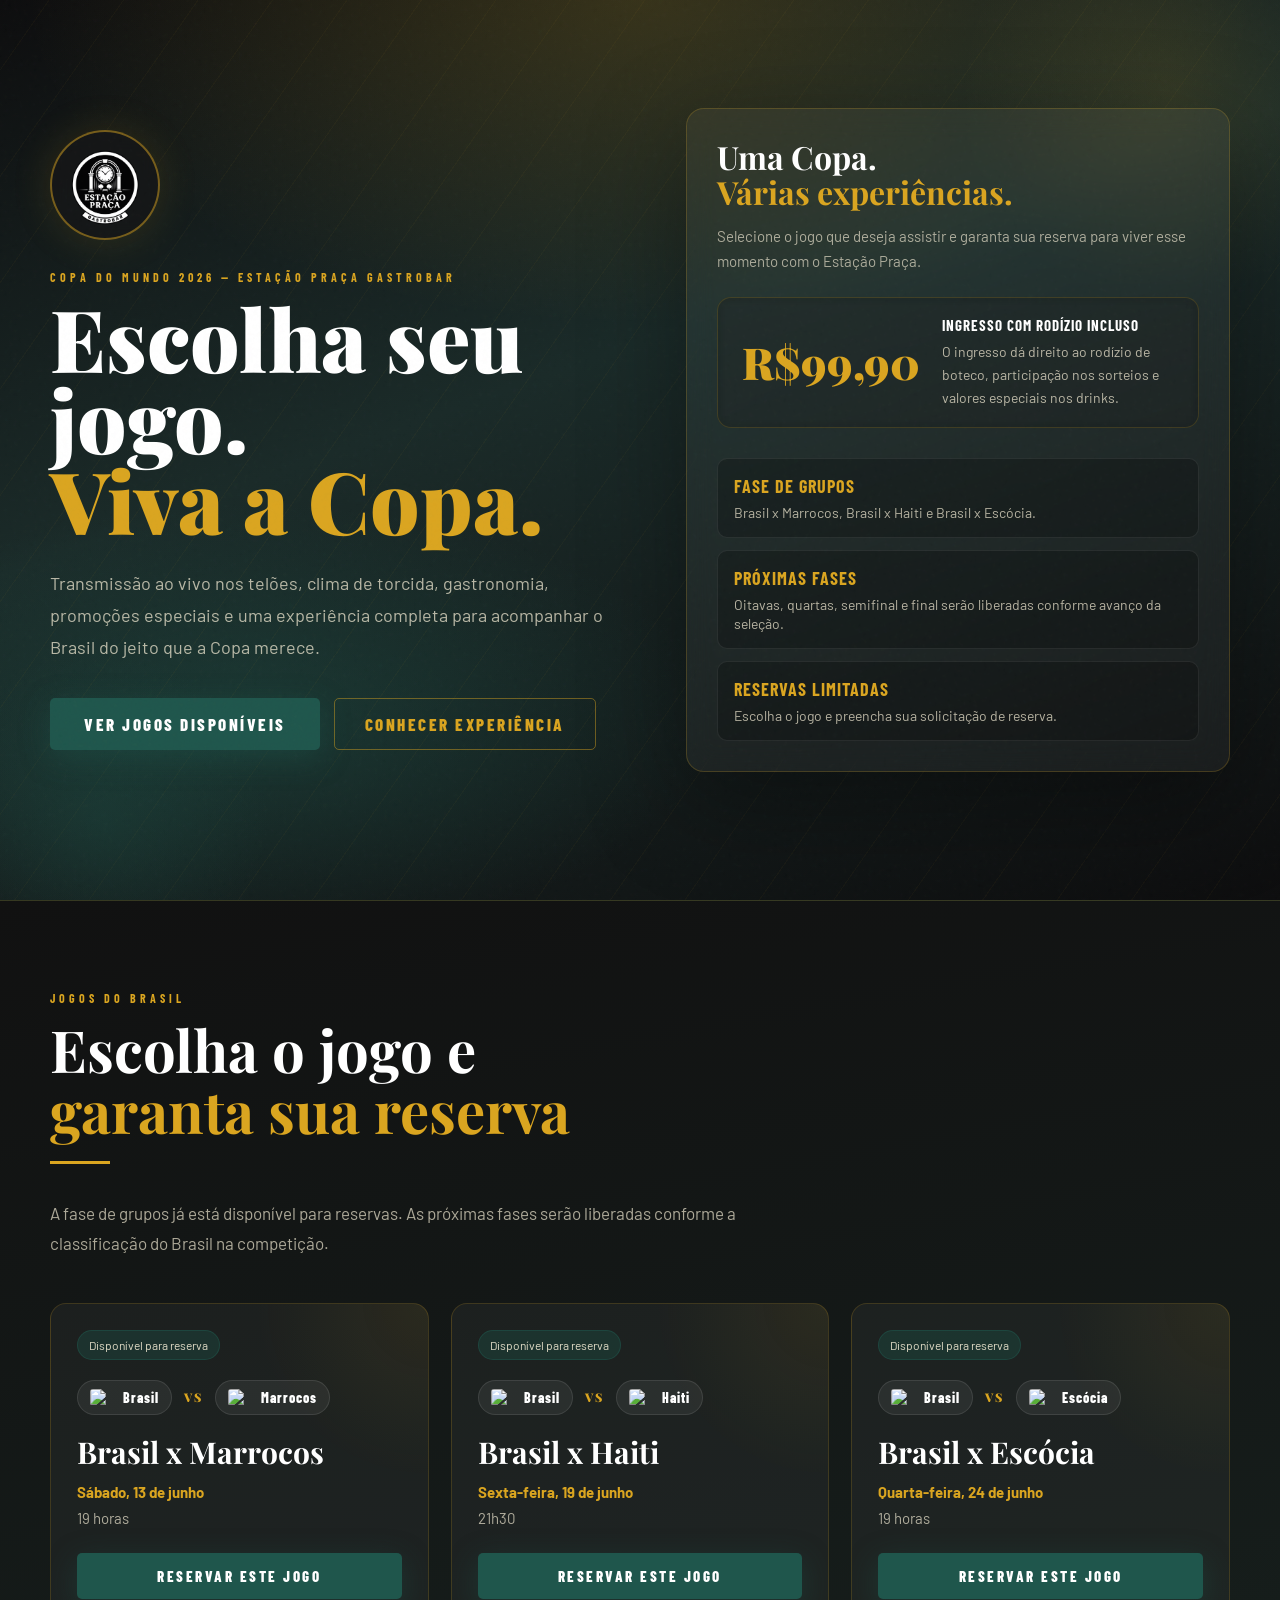
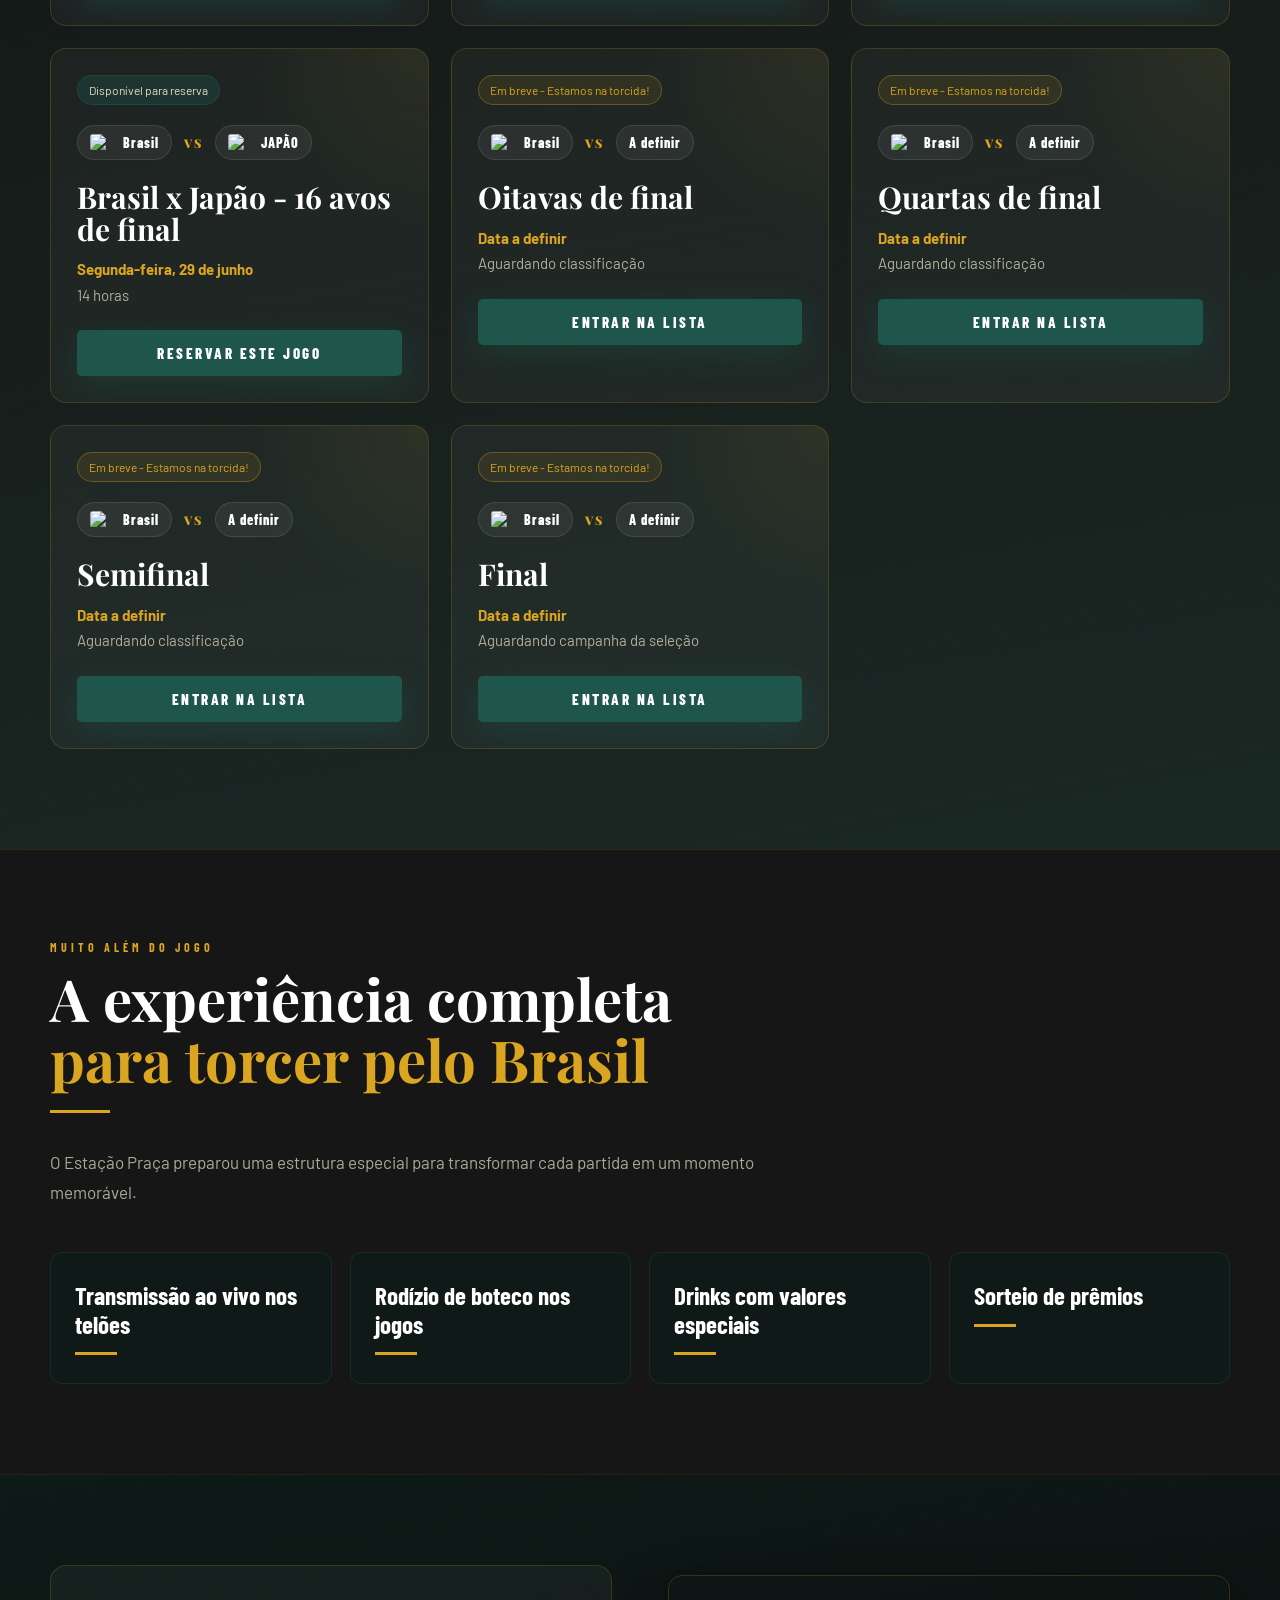
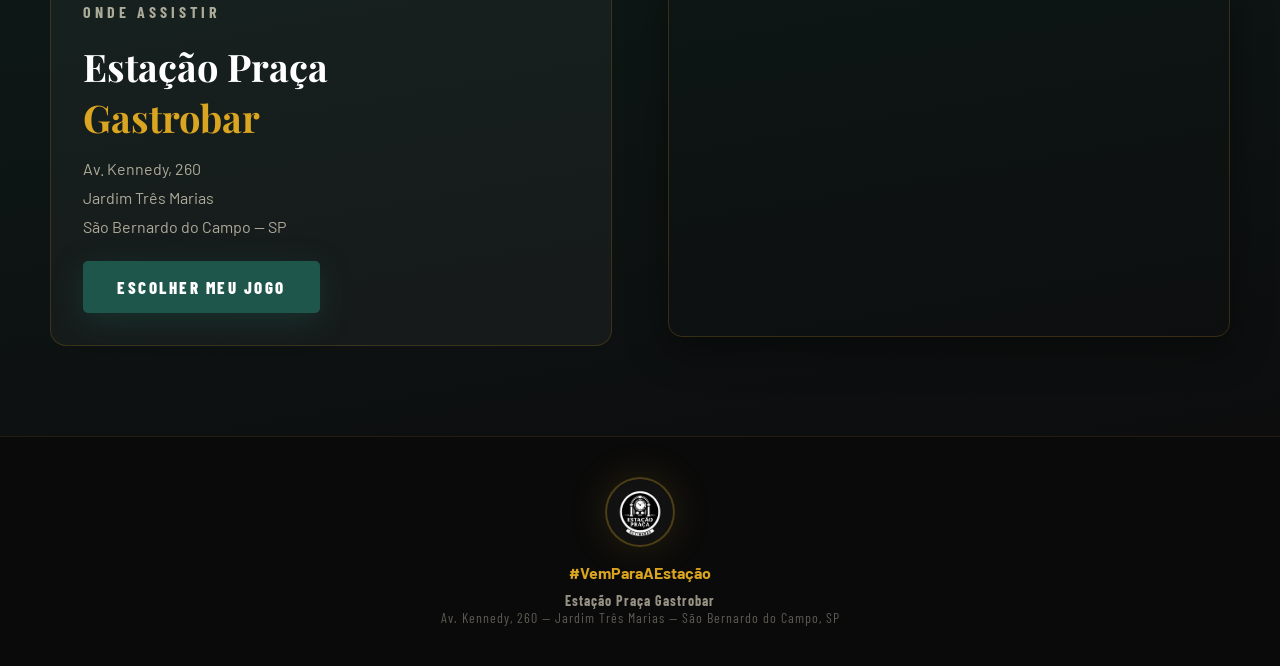
==== commit 15340204: "Add files via upload" ====
--- a/index.html
+++ b/index.html
@@ -893,7 +893,7 @@
         class="cta-btn"
         onclick="trackGameClick('16 avos de Final', '16avosdefinal')"
       >
-        Entrar na lista
+        Reservar este jogo
       </a>
       </article>
 
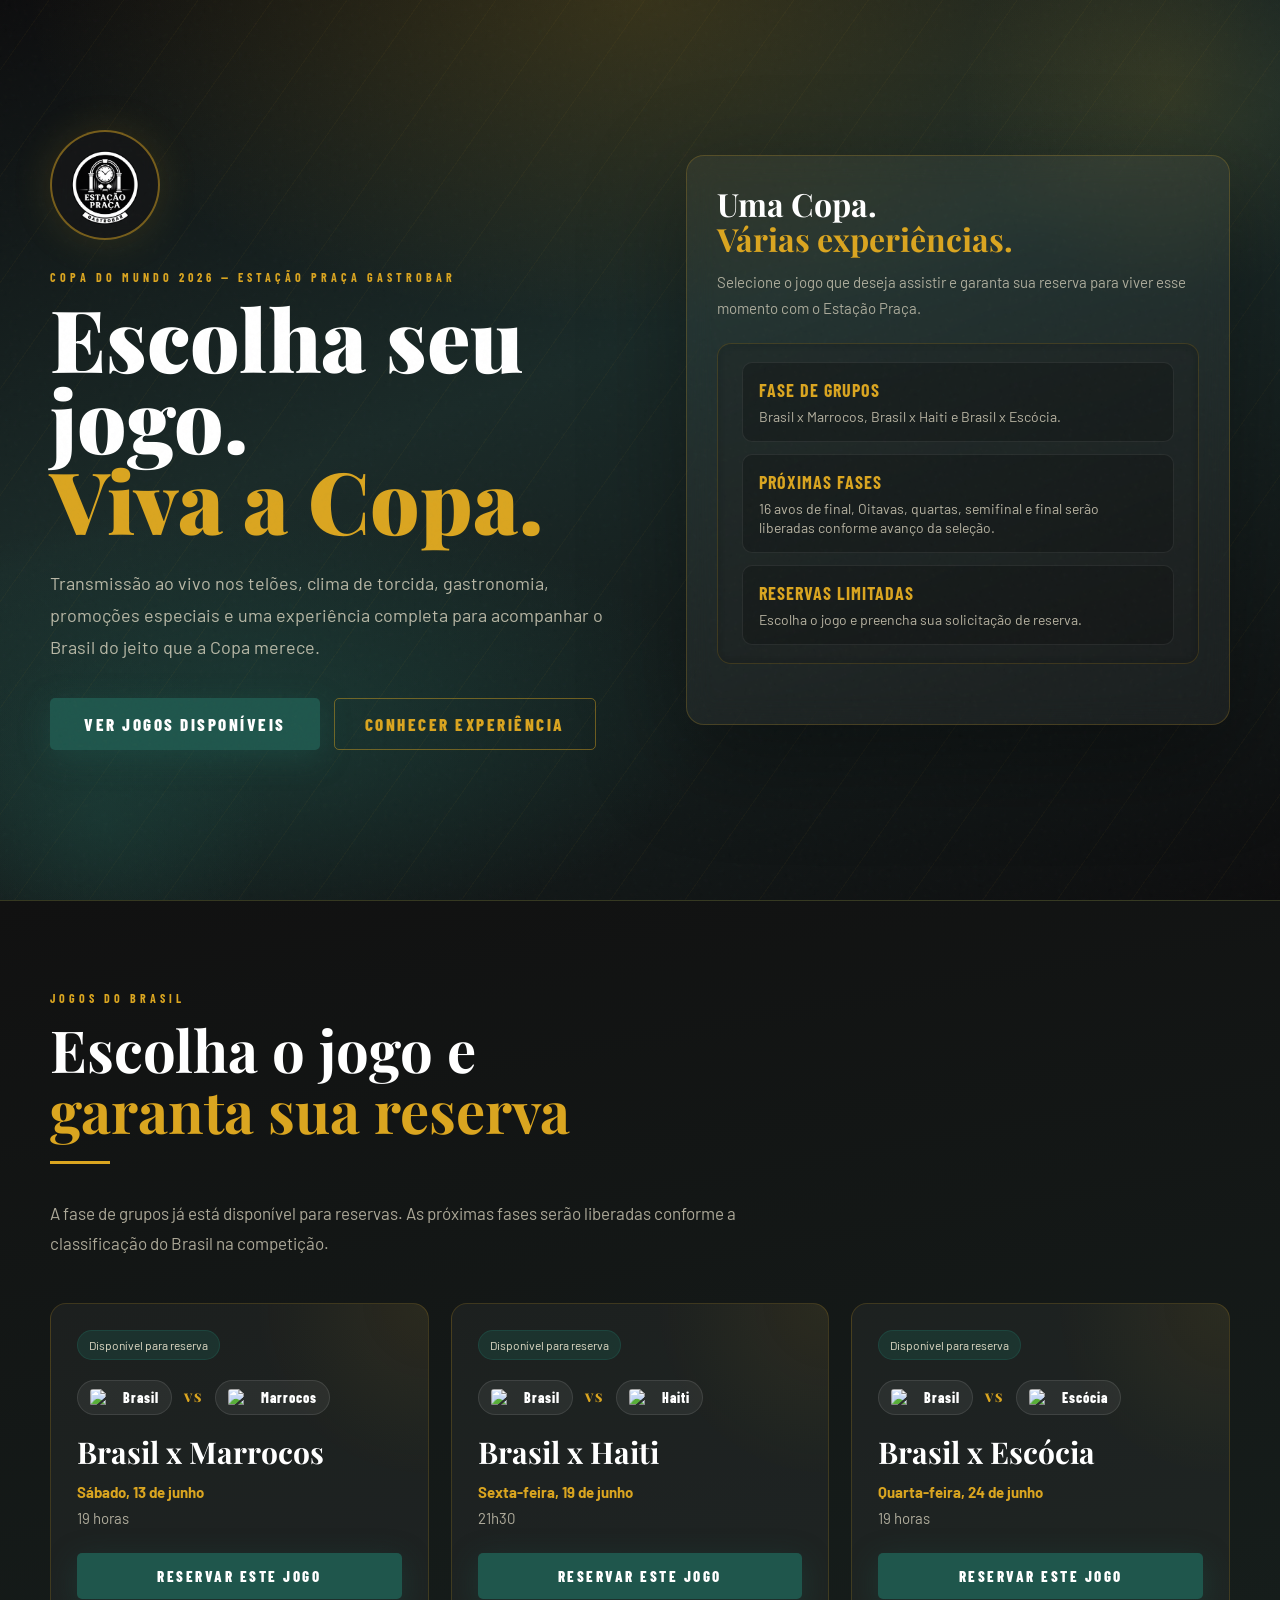
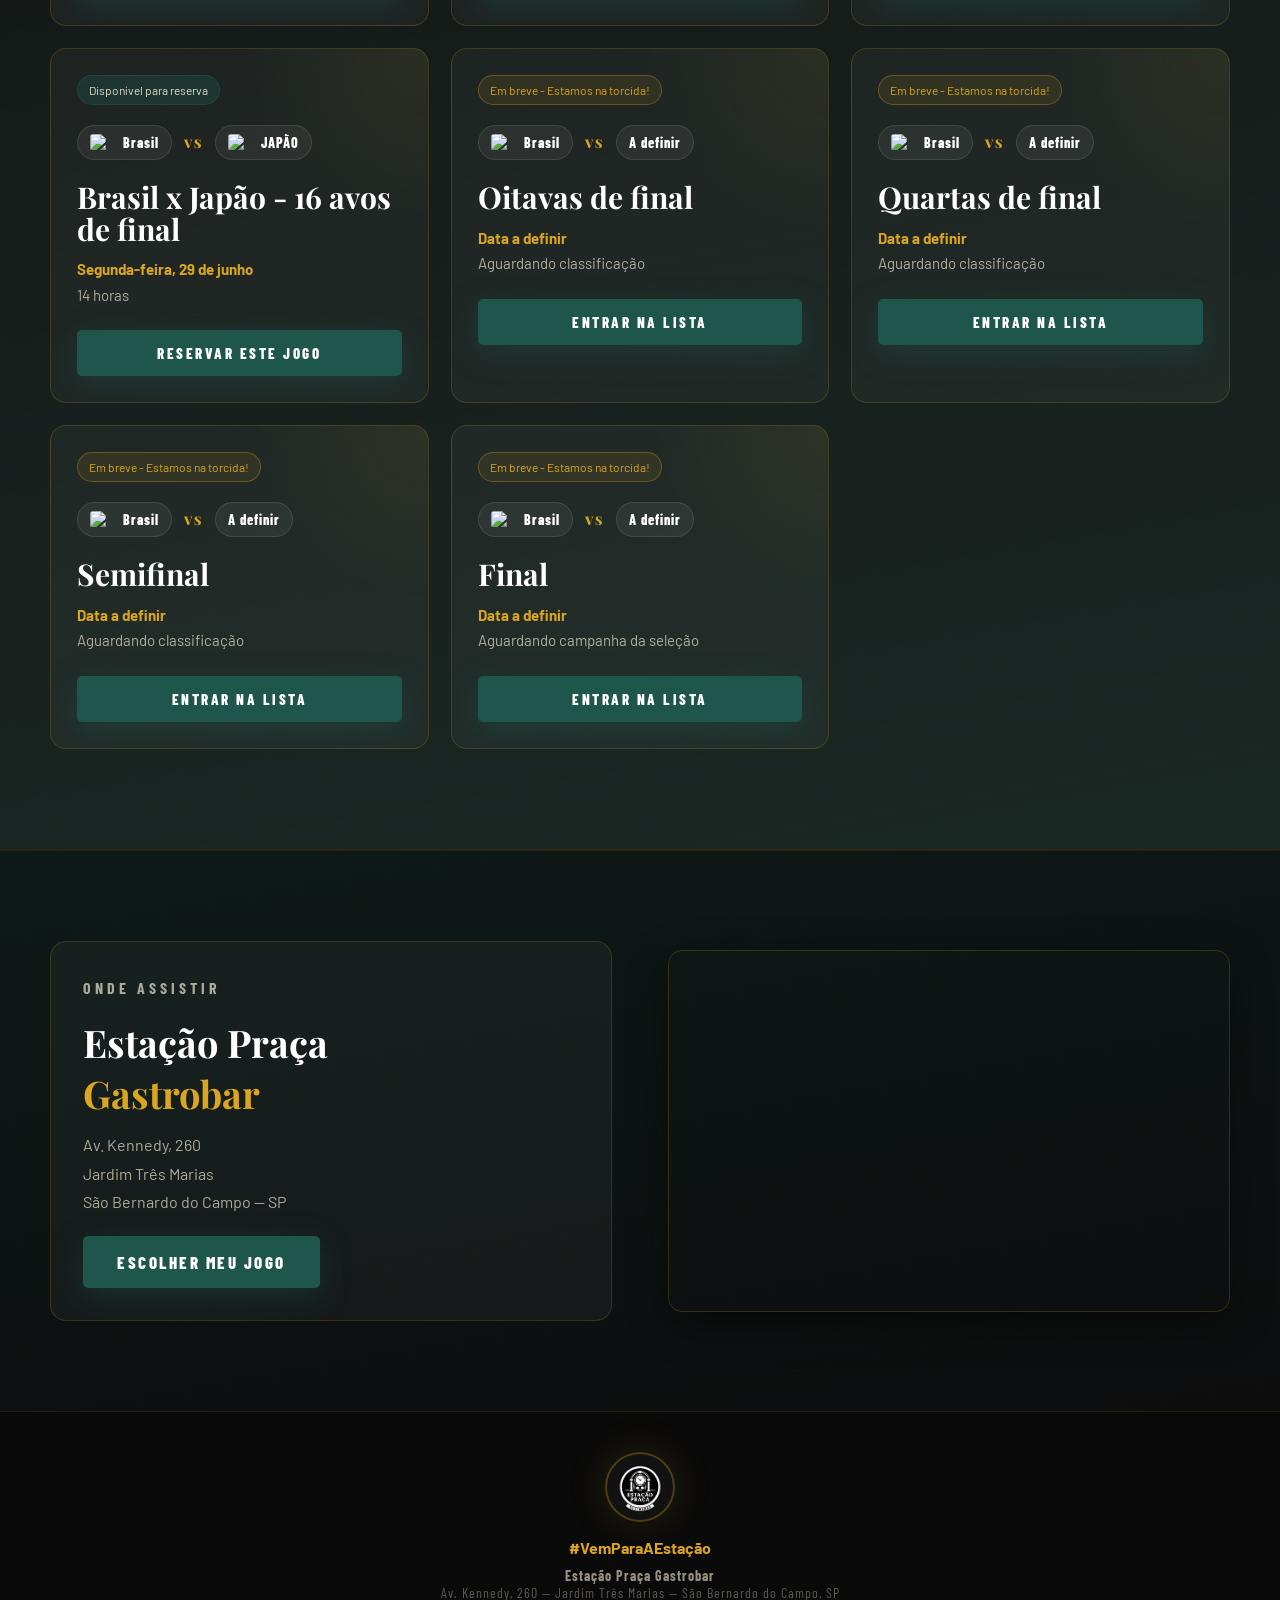
==== commit 05903584: "Add files via upload" ====
--- a/index.html
+++ b/index.html
@@ -751,19 +751,6 @@
         </p>
 
         <div class="hero-offer">
-        <div class="offer-price">
-          R$99,90
-        </div>
-
-        <div class="offer-info">
-          <strong>Ingresso com rodízio incluso</strong>
-          <span>
-            O ingresso dá direito ao rodízio de boteco,
-            participação nos sorteios e valores especiais nos drinks.
-          </span>
-        </div>
-      </div>
-
         <div class="panel-list">
           <div class="panel-item">
             <strong>Fase de grupos</strong>
@@ -772,7 +759,7 @@
 
           <div class="panel-item">
             <strong>Próximas fases</strong>
-            <span>Oitavas, quartas, semifinal e final serão liberadas conforme avanço da seleção.</span>
+            <span>16 avos de final, Oitavas, quartas, semifinal e final serão liberadas conforme avanço da seleção.</span>
           </div>
 
           <div class="panel-item">
@@ -913,7 +900,7 @@
           Aguardando classificação
         </p>
 
-        <a 
+       <a 
         href="oitavas.html?jogo=oitavas" 
         class="cta-btn"
         onclick="trackGameClick('Oitavas', 'oitavas')"
@@ -997,45 +984,6 @@
       </a>
       </article>
 
-    </div>
-  </div>
-</section>
-
-<section class="experience-section" id="experiencia">
-  <div class="container">
-    <p class="section-label">Muito além do jogo</p>
-
-    <h2 class="section-title">
-      A experiência completa<br>
-      <em>para torcer pelo Brasil</em>
-    </h2>
-
-    <div class="divider"></div>
-
-    <p class="section-description">
-      O Estação Praça preparou uma estrutura especial para transformar cada partida em um momento memorável.
-    </p>
-
-    <div class="experience-grid">
-      <div class="exp-card">
-        <strong>Transmissão ao vivo nos telões</strong>
-        <div class="exp-line"></div>
-      </div>
-
-      <div class="exp-card">
-        <strong>Rodízio de boteco nos jogos</strong>
-        <div class="exp-line"></div>
-      </div>
-
-      <div class="exp-card">
-        <strong>Drinks com valores especiais</strong>
-        <div class="exp-line"></div>
-      </div>
-
-      <div class="exp-card">
-        <strong>Sorteio de prêmios</strong>
-        <div class="exp-line"></div>
-      </div>
     </div>
   </div>
 </section>
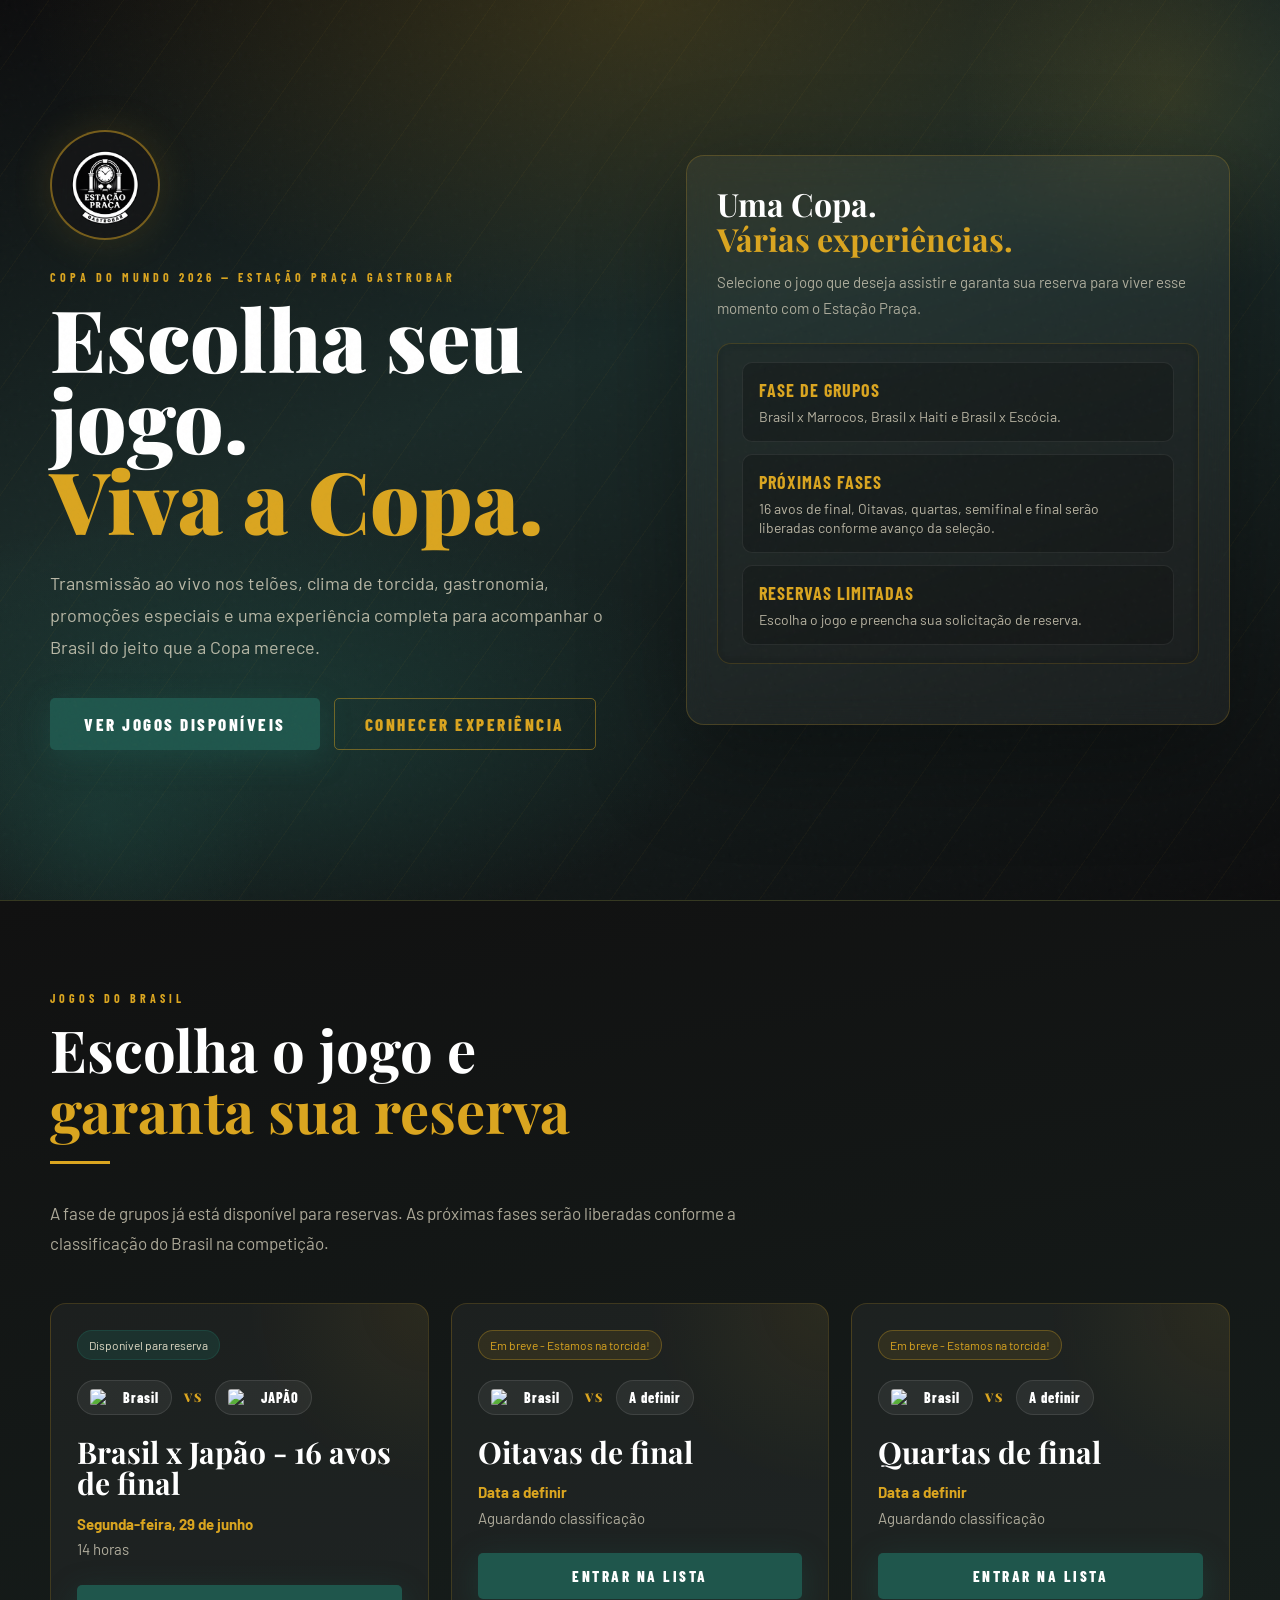
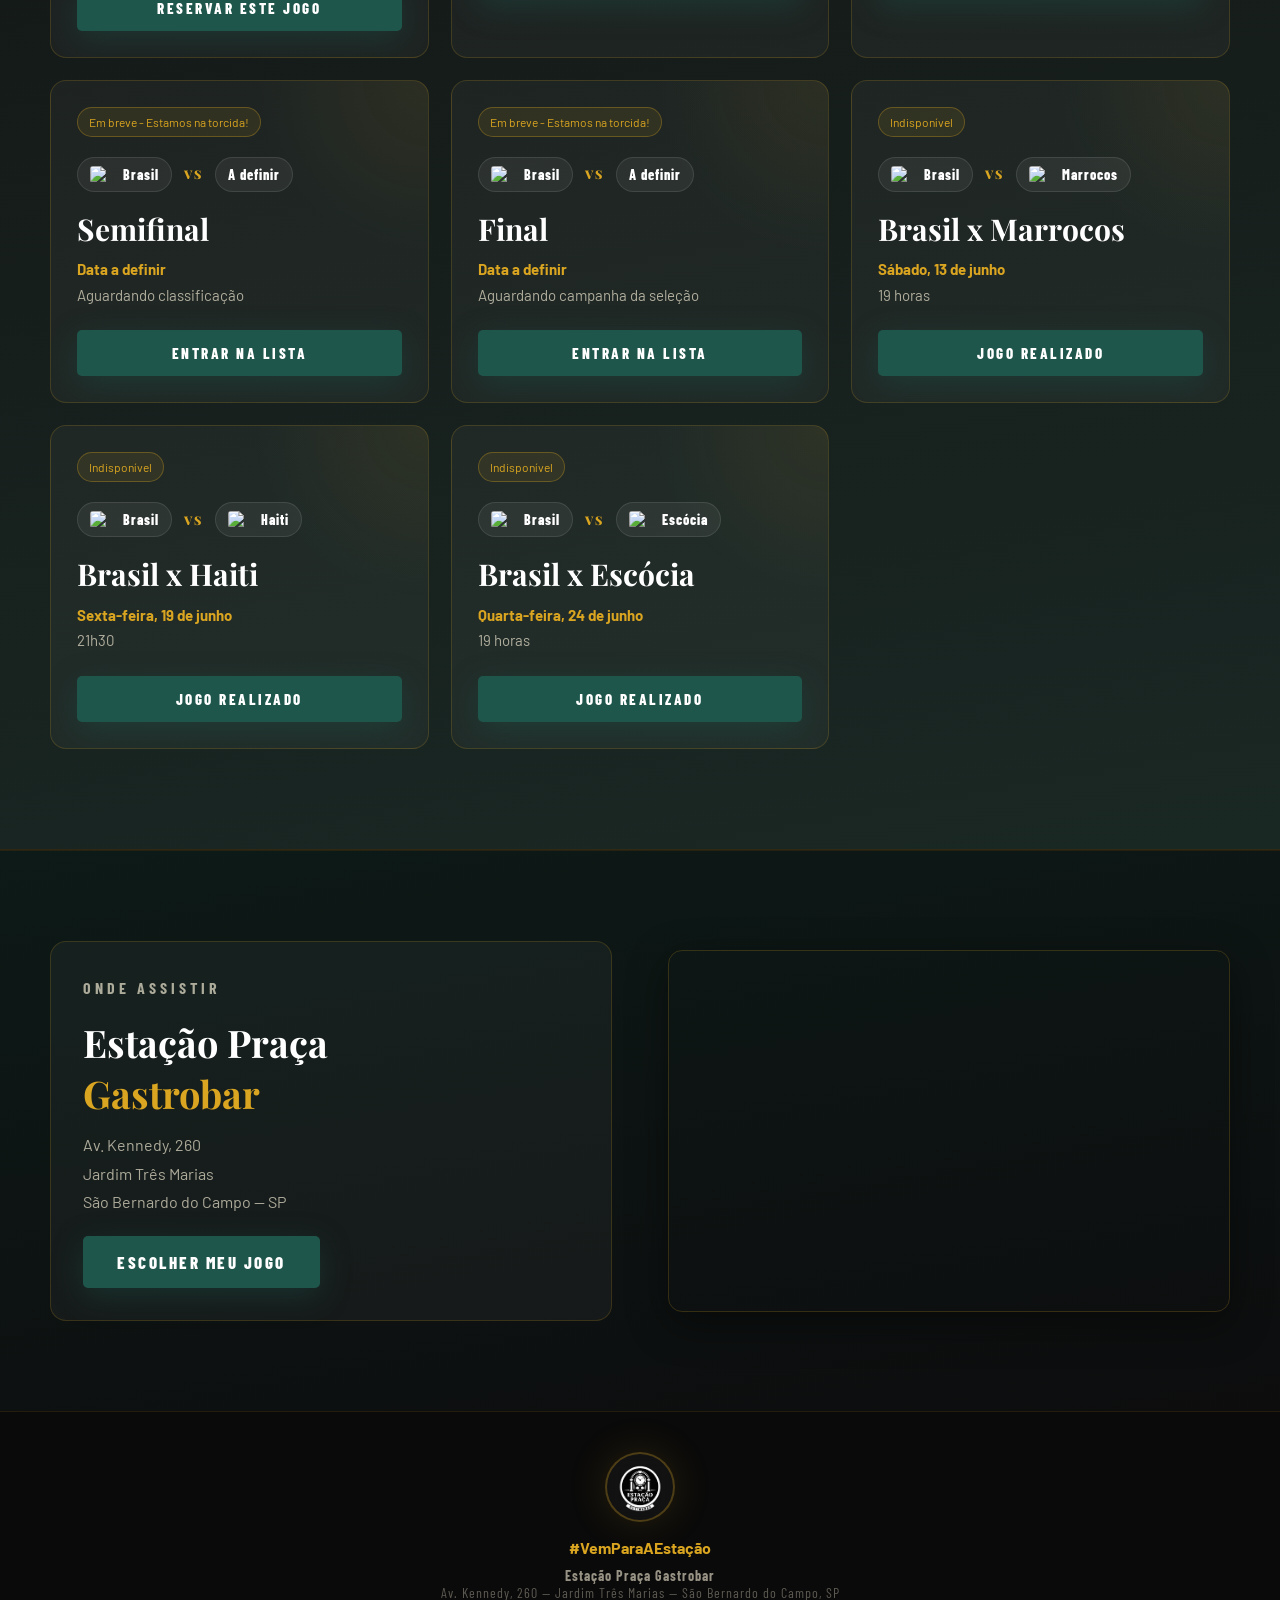
==== commit bb8cc093: "Add files via upload" ====
--- a/index.html
+++ b/index.html
@@ -790,76 +790,8 @@
 
     <div class="games-grid">
 
-      <article class="game-card">
-        <span class="game-status">Disponível para reserva</span>
-
-        <div class="flags-row">
-          <div class="flag-pill"><img src="https://flagcdn.com/br.svg" alt="Brasil" class="flag-img"> Brasil</div>
-          <span class="vs-badge">VS</span>
-          <div class="flag-pill"><img src="https://flagcdn.com/ma.svg" alt="Marrocos" class="flag-img"> Marrocos</div>
-        </div>
-
-        <h3>Brasil x Marrocos</h3>
-
-        <p class="game-info">
-          <strong>Sábado, 13 de junho</strong><br>
-          19 horas
-        </p>
-
-        <a href="brasil-marrocos.html" class="cta-btn">Reservar este jogo</a>
-      </article>
-
-      <article class="game-card">
-        <span class="game-status">Disponível para reserva</span>
-
-        <div class="flags-row">
-          <div class="flag-pill"><img src="https://flagcdn.com/br.svg" alt="Brasil" class="flag-img"> Brasil</div>
-          <span class="vs-badge">VS</span>
-          <div class="flag-pill"><img src="https://flagcdn.com/ht.svg" alt="Haiti" class="flag-img"> Haiti</div>
-        </div>
-
-        <h3>Brasil x Haiti</h3>
-
-        <p class="game-info">
-          <strong>Sexta-feira, 19 de junho</strong><br>
-          21h30
-        </p>
-
-        <a 
-        href="brasil-haiti.html?jogo=brasil-haiti" 
-        class="cta-btn"
-        onclick="trackGameClick('Brasil x Haiti', 'brasil-haiti')"
-      >
-        Reservar este jogo
-      </a>
-      </article>
-
-      <article class="game-card">
-        <span class="game-status">Disponível para reserva</span>
-
-        <div class="flags-row">
-          <div class="flag-pill"><img src="https://flagcdn.com/br.svg" alt="Brasil" class="flag-img"> Brasil</div>
-          <span class="vs-badge">VS</span>
-          <div class="flag-pill"><img src="https://flagcdn.com/gb-sct.svg" alt="Escócia" class="flag-img"> Escócia</div>
-        </div>
-
-        <h3>Brasil x Escócia</h3>
-
-        <p class="game-info">
-          <strong>Quarta-feira, 24 de junho</strong><br>
-          19 horas
-        </p>
-
-        <a 
-        href="brasil-escocia.html?jogo=brasil-escocia" 
-        class="cta-btn"
-        onclick="trackGameClick('Brasil x Escócia', 'brasil-escocia')"
-      >
-        Reservar este jogo
-      </a>
-      </article>
-
-            <article class="game-card">
+
+        <article class="game-card">
         <span class="game-status">Disponível para reserva</span>
 
         <div class="flags-row">
@@ -983,6 +915,76 @@
         Entrar na lista
       </a>
       </article>
+
+        <article class="game-card">
+        <span class="game-status future">Indisponível</span>
+
+        <div class="flags-row">
+          <div class="flag-pill"><img src="https://flagcdn.com/br.svg" alt="Brasil" class="flag-img"> Brasil</div>
+          <span class="vs-badge">VS</span>
+          <div class="flag-pill"><img src="https://flagcdn.com/ma.svg" alt="Marrocos" class="flag-img"> Marrocos</div>
+        </div>
+
+        <h3>Brasil x Marrocos</h3>
+
+        <p class="game-info">
+          <strong>Sábado, 13 de junho</strong><br>
+          19 horas
+        </p>
+
+      <a href="#" class="cta-btn">Jogo realizado</a>
+      </article>
+
+      <article class="game-card">
+      <span class="game-status future">Indisponível</span>
+
+        <div class="flags-row">
+          <div class="flag-pill"><img src="https://flagcdn.com/br.svg" alt="Brasil" class="flag-img"> Brasil</div>
+          <span class="vs-badge">VS</span>
+          <div class="flag-pill"><img src="https://flagcdn.com/ht.svg" alt="Haiti" class="flag-img"> Haiti</div>
+        </div>
+
+        <h3>Brasil x Haiti</h3>
+
+        <p class="game-info">
+          <strong>Sexta-feira, 19 de junho</strong><br>
+          21h30
+        </p>
+
+        <a 
+        href="#" 
+        class="cta-btn"
+        onclick="trackGameClick('Brasil x Haiti', 'brasil-haiti')"
+      >
+        Jogo realizado
+      </a>
+      </article>
+
+      <article class="game-card">
+        <span class="game-status future">Indisponível</span>
+
+        <div class="flags-row">
+          <div class="flag-pill"><img src="https://flagcdn.com/br.svg" alt="Brasil" class="flag-img"> Brasil</div>
+          <span class="vs-badge">VS</span>
+          <div class="flag-pill"><img src="https://flagcdn.com/gb-sct.svg" alt="Escócia" class="flag-img"> Escócia</div>
+        </div>
+
+        <h3>Brasil x Escócia</h3>
+
+        <p class="game-info">
+          <strong>Quarta-feira, 24 de junho</strong><br>
+          19 horas
+        </p>
+
+        <a 
+        href="#" 
+        class="cta-btn"
+        onclick="trackGameClick('Brasil x Escócia', 'brasil-escocia')"
+      >
+        Jogo realizado
+      </a>
+      </article>
+
 
     </div>
   </div>
